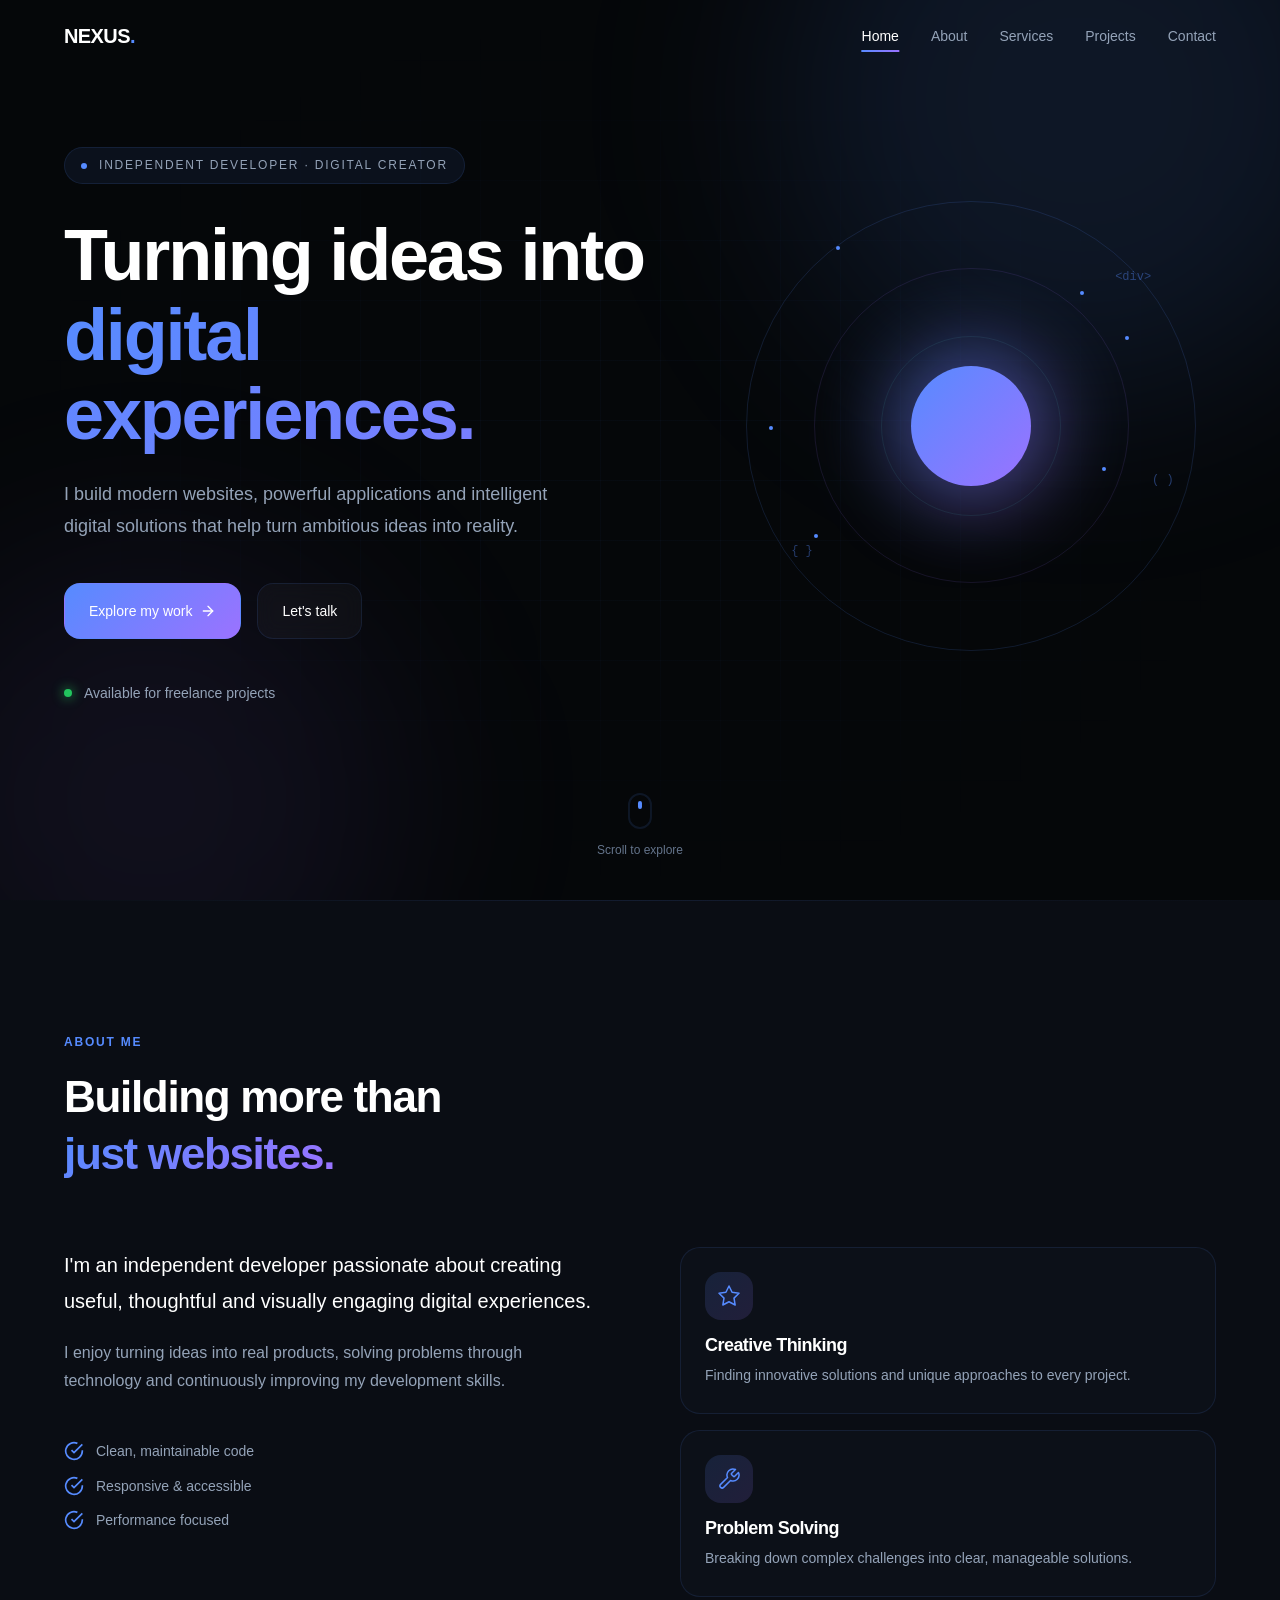
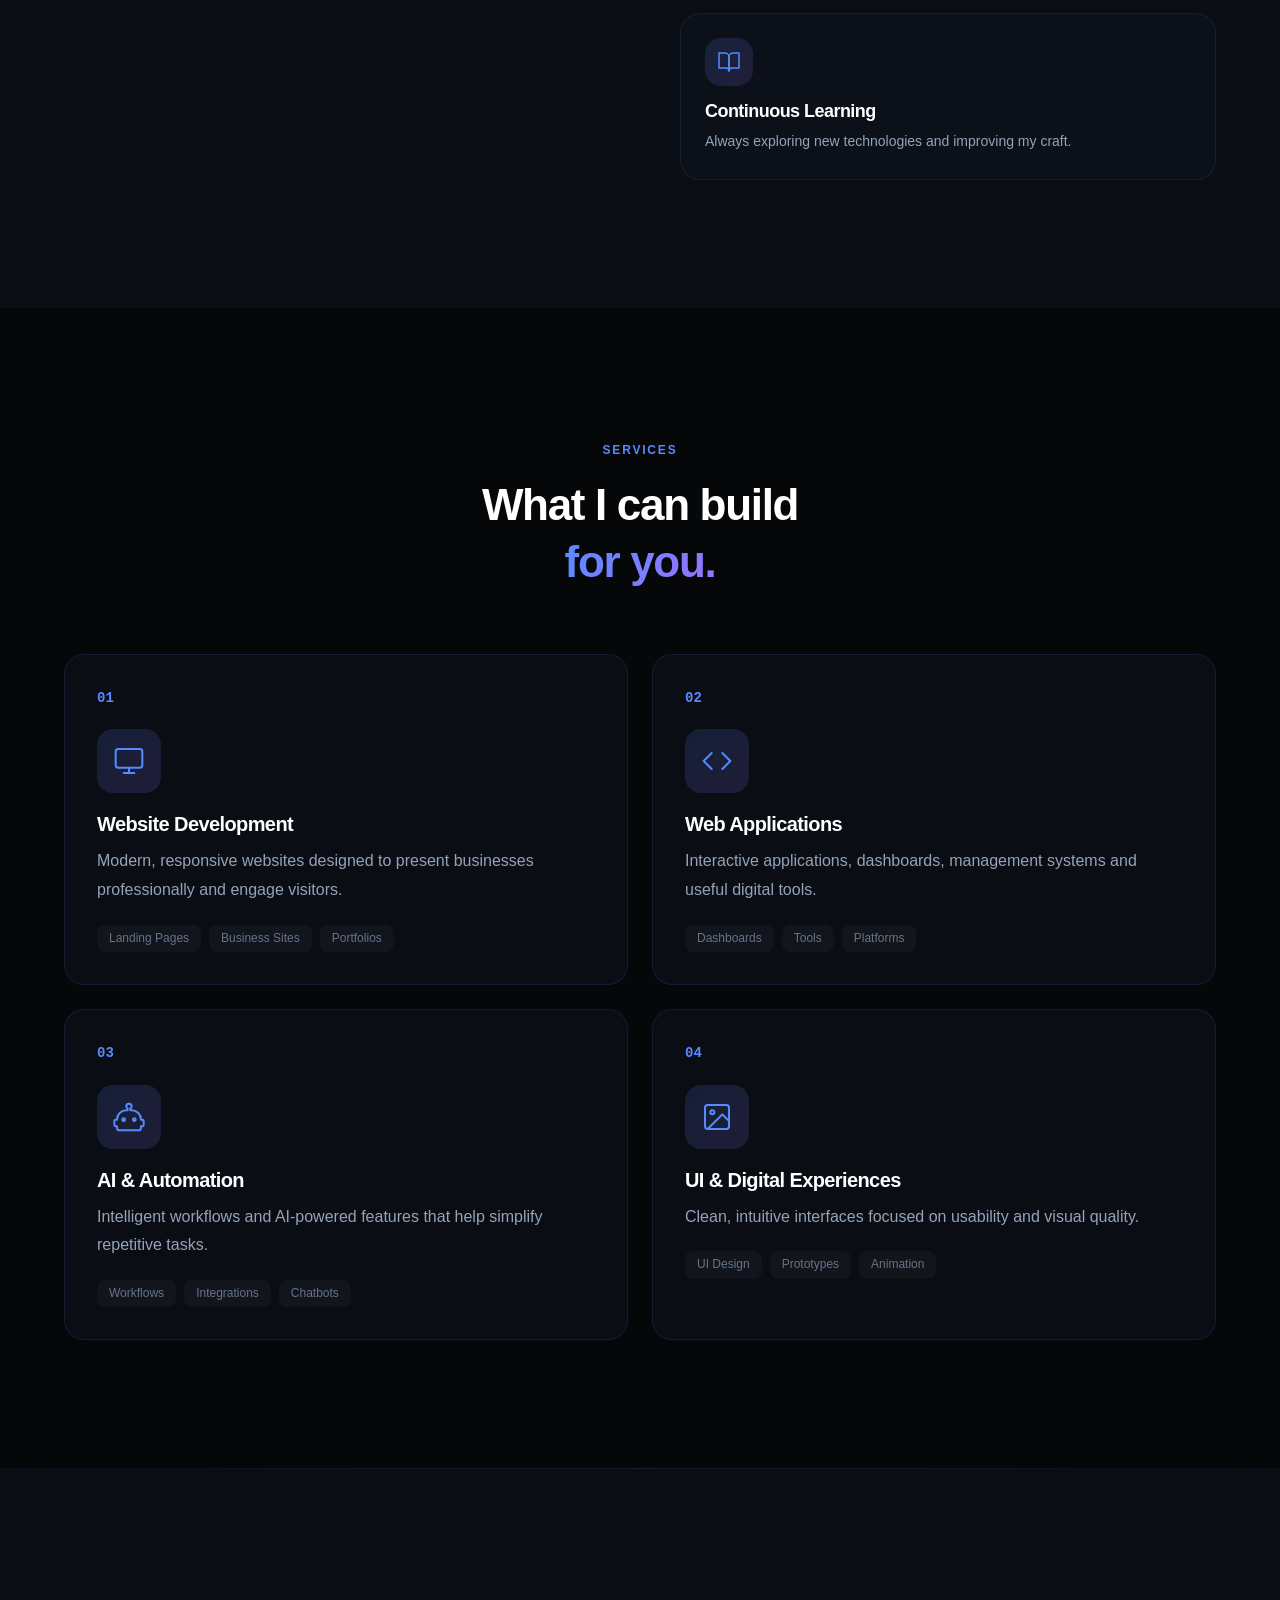
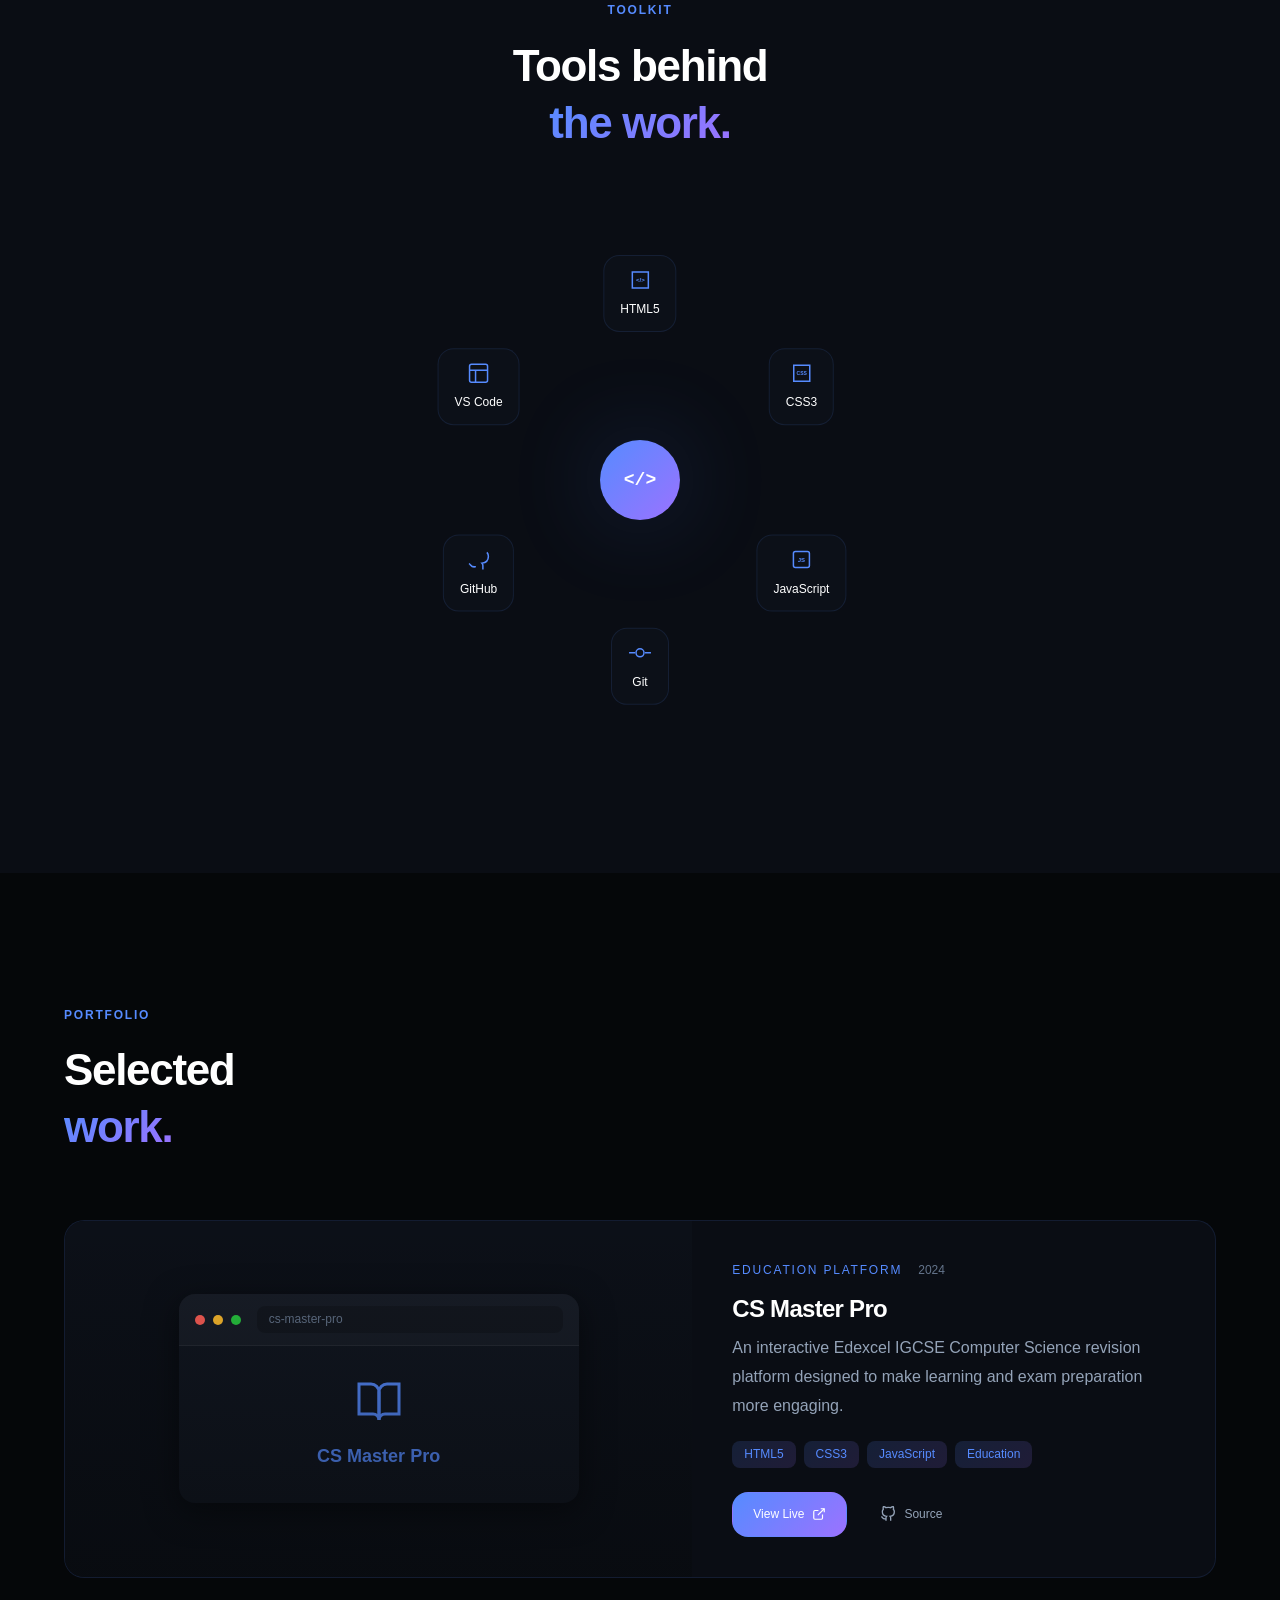
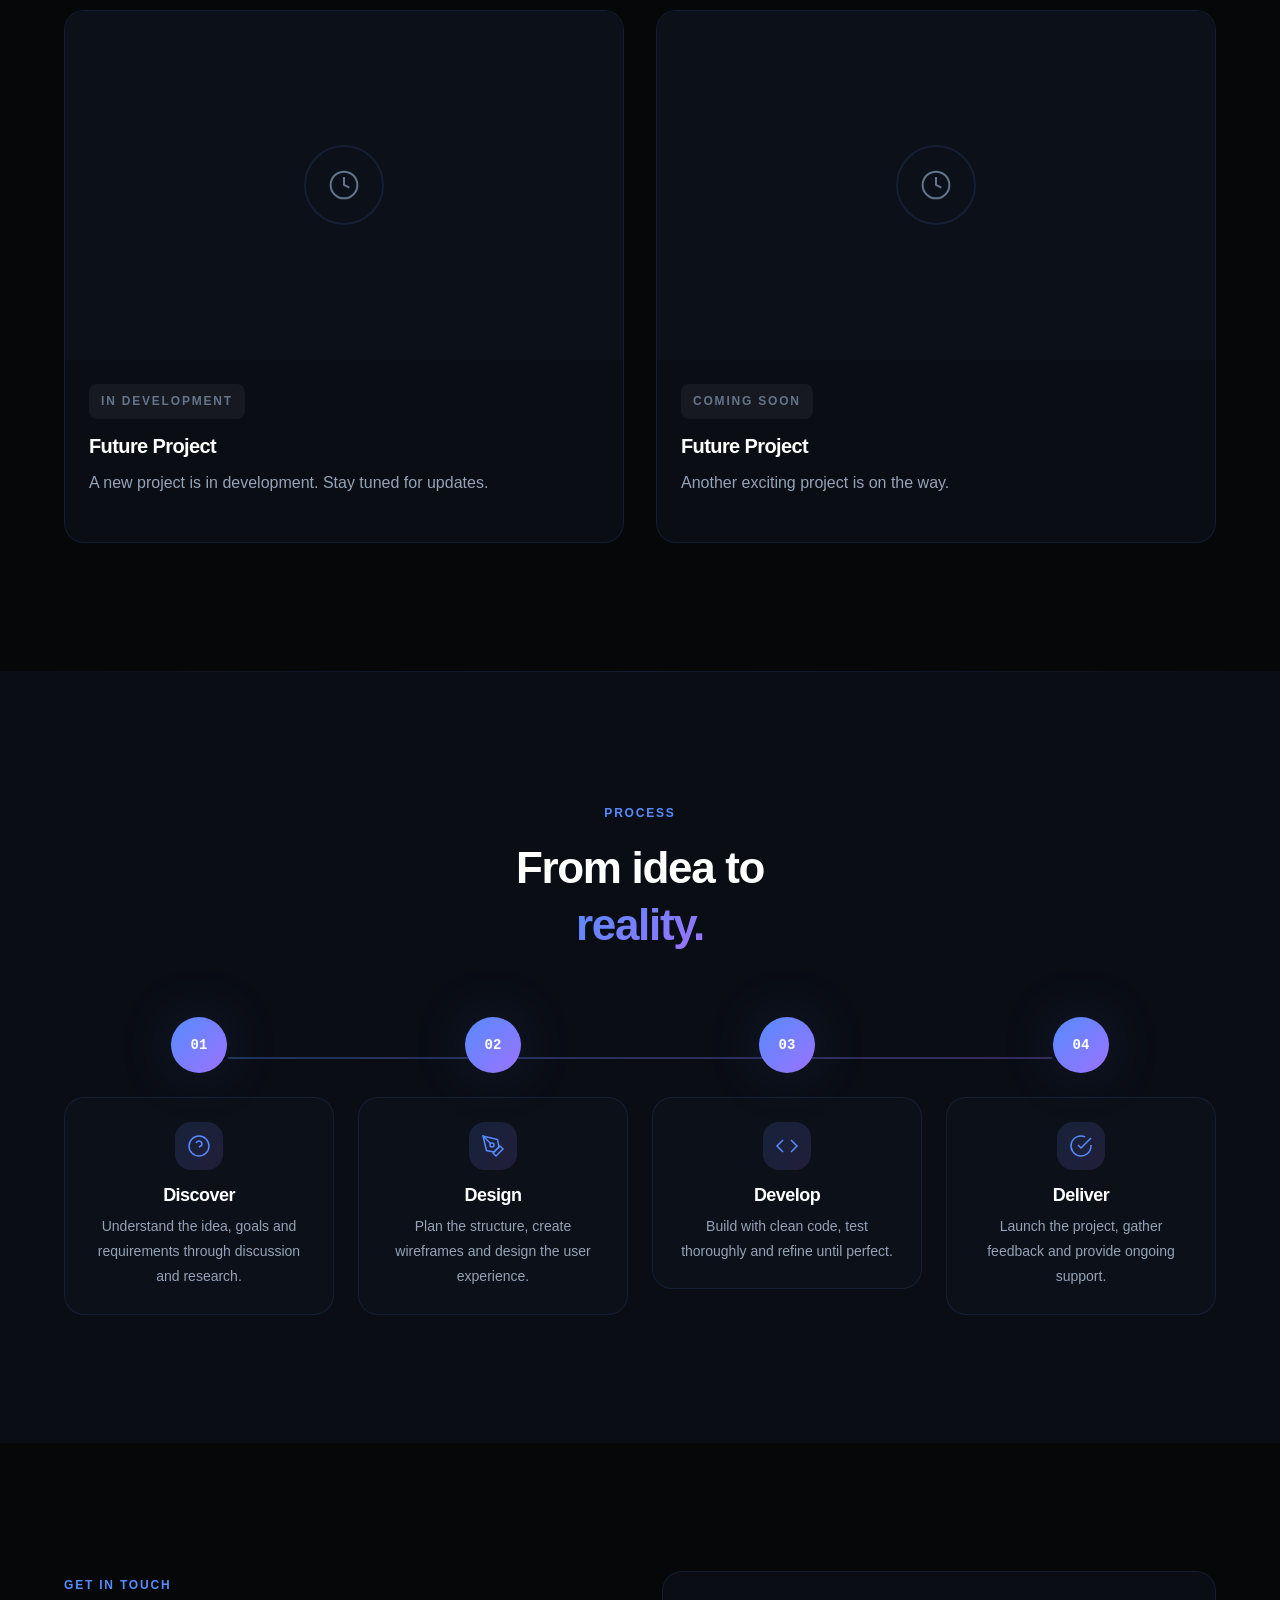
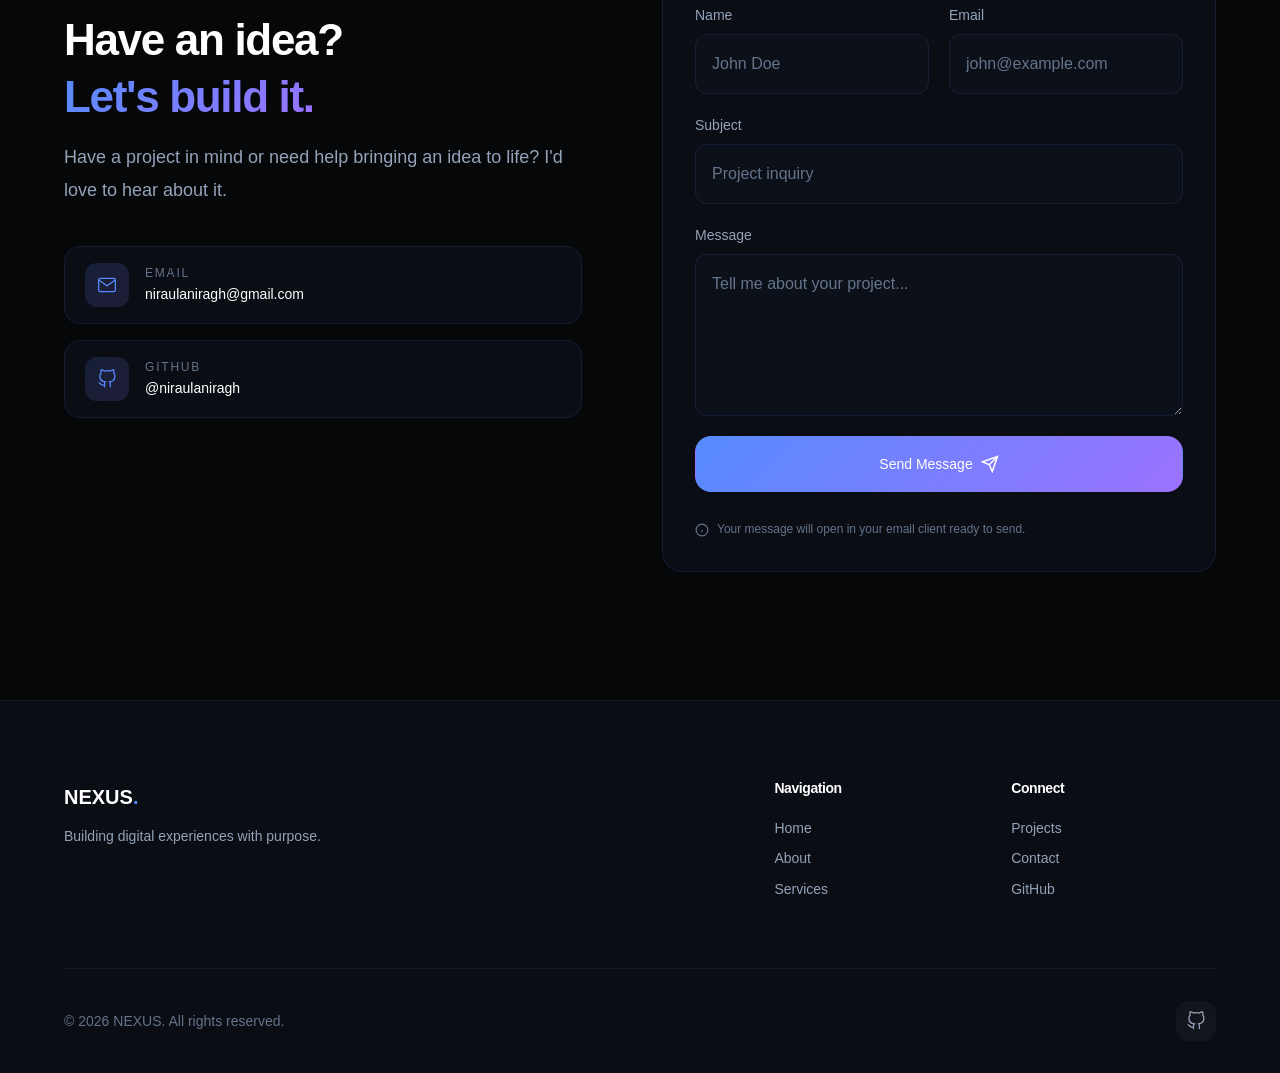
==== portfolio/index.html @ 1e2ca5a1 "Move files to portfolio subfolder for /nexusdev/portfolio/ URL" ====
<!DOCTYPE html>
<html lang="en">
<head>
    <meta charset="UTF-8">
    <meta name="viewport" content="width=device-width, initial-scale=1.0">
    <meta name="description" content="NEXUS — Independent developer creating modern websites, powerful applications, and intelligent digital solutions.">
    
    <!-- Open Graph -->
    <meta property="og:title" content="NEXUS — Digital Developer Portfolio">
    <meta property="og:description" content="Turning ideas into digital experiences. Modern websites, applications, and AI-powered solutions.">
    <meta property="og:type" content="website">
    <meta property="og:url" content="https://niraulaniragh.github.io/nexus-portfolio/">
    <meta property="og:image" content="https://niraulaniragh.github.io/nexus-portfolio/assets/og-image.png">
    
    <!-- Twitter Card -->
    <meta name="twitter:card" content="summary_large_image">
    <meta name="twitter:title" content="NEXUS — Digital Developer Portfolio">
    <meta name="twitter:description" content="Turning ideas into digital experiences.">
    
    <!-- Favicon -->
    <link rel="icon" type="image/svg+xml" href="assets/favicon.svg">
    
    <!-- Preload fonts for performance -->
    <link rel="preconnect" href="https://fonts.googleapis.com">
    <link rel="preconnect" href="https://fonts.gstatic.com" crossorigin>
    
    <!-- Styles -->
    <link rel="stylesheet" href="css/styles.css">
    
    <title>NEXUS — Digital Developer Portfolio</title>
</head>
<body>
    <!-- Cursor glow effect -->
    <div class="cursor-glow" id="cursor-glow"></div>
    
    <!-- Navigation -->
    <header class="nav-header" id="nav-header">
        <nav class="nav-container">
            <a href="#home" class="nav-logo">NEXUS<span class="logo-dot">.</span></a>
            
            <button class="nav-toggle" id="nav-toggle" aria-label="Toggle navigation" aria-expanded="false">
                <span class="hamburger-line"></span>
                <span class="hamburger-line"></span>
                <span class="hamburger-line"></span>
            </button>
            
            <ul class="nav-menu" id="nav-menu">
                <li><a href="#home" class="nav-link active">Home</a></li>
                <li><a href="#about" class="nav-link">About</a></li>
                <li><a href="#services" class="nav-link">Services</a></li>
                <li><a href="#projects" class="nav-link">Projects</a></li>
                <li><a href="#contact" class="nav-link">Contact</a></li>
            </ul>
        </nav>
    </header>

    <main>
        <!-- Hero Section -->
        <section class="hero" id="home">
            <div class="hero-bg-grid"></div>
            <div class="hero-glow hero-glow-1"></div>
            <div class="hero-glow hero-glow-2"></div>
            
            <div class="hero-container">
                <div class="hero-content">
                    <div class="hero-badge">
                        <span class="badge-dot"></span>
                        <span>INDEPENDENT DEVELOPER · DIGITAL CREATOR</span>
                    </div>
                    <h1 class="hero-title">
                        Turning ideas into<br>
                        <span class="gradient-text animated-gradient">digital experiences.</span>
                    </h1>
                    <p class="hero-description">
                        I build modern websites, powerful applications and intelligent digital solutions that help turn ambitious ideas into reality.
                    </p>
                    <div class="hero-buttons">
                        <a href="#projects" class="btn btn-primary">
                            <span>Explore my work</span>
                            <svg width="16" height="16" viewBox="0 0 24 24" fill="none" stroke="currentColor" stroke-width="2" stroke-linecap="round" stroke-linejoin="round">
                                <line x1="5" y1="12" x2="19" y2="12"></line>
                                <polyline points="12 5 19 12 12 19"></polyline>
                            </svg>
                        </a>
                        <a href="#contact" class="btn btn-secondary">Let's talk</a>
                    </div>
                    <div class="availability-indicator">
                        <span class="availability-dot"></span>
                        <span>Available for freelance projects</span>
                    </div>
                </div>
                
                <div class="hero-visual">
                    <div class="visual-container">
                        <!-- Premium 3D-like visual -->
                        <div class="visual-ring ring-outer"></div>
                        <div class="visual-ring ring-middle"></div>
                        <div class="visual-ring ring-inner"></div>
                        <div class="visual-core">
                            <div class="core-glow"></div>
                            <div class="core-center"></div>
                        </div>
                        <!-- Floating particles -->
                        <div class="particle particle-1"></div>
                        <div class="particle particle-2"></div>
                        <div class="particle particle-3"></div>
                        <div class="particle particle-4"></div>
                        <div class="particle particle-5"></div>
                        <div class="particle particle-6"></div>
                        <!-- Code snippets floating -->
                        <div class="code-float code-float-1">&lt;div&gt;</div>
                        <div class="code-float code-float-2">{ }</div>
                        <div class="code-float code-float-3">( )</div>
                    </div>
                </div>
            </div>
            
            <!-- Scroll indicator -->
            <div class="scroll-indicator">
                <div class="scroll-mouse">
                    <div class="scroll-wheel"></div>
                </div>
                <span>Scroll to explore</span>
            </div>
        </section>

        <!-- About Section -->
        <section class="about" id="about">
            <div class="container">
                <div class="section-header">
                    <span class="section-label">ABOUT ME</span>
                    <h2 class="section-title">Building more than<br><span class="gradient-text">just websites.</span></h2>
                </div>
                
                <div class="about-content">
                    <div class="about-text">
                        <p class="about-lead">I'm an independent developer passionate about creating useful, thoughtful and visually engaging digital experiences.</p>
                        <p>I enjoy turning ideas into real products, solving problems through technology and continuously improving my development skills.</p>
                        
                        <div class="about-stats">
                            <div class="stat-item">
                                <span class="stat-icon">
                                    <svg width="20" height="20" viewBox="0 0 24 24" fill="none" stroke="currentColor" stroke-width="2">
                                        <path d="M22 11.08V12a10 10 0 1 1-5.93-9.14"></path>
                                        <polyline points="22 4 12 14.01 9 11.01"></polyline>
                                    </svg>
                                </span>
                                <span>Clean, maintainable code</span>
                            </div>
                            <div class="stat-item">
                                <span class="stat-icon">
                                    <svg width="20" height="20" viewBox="0 0 24 24" fill="none" stroke="currentColor" stroke-width="2">
                                        <path d="M22 11.08V12a10 10 0 1 1-5.93-9.14"></path>
                                        <polyline points="22 4 12 14.01 9 11.01"></polyline>
                                    </svg>
                                </span>
                                <span>Responsive & accessible</span>
                            </div>
                            <div class="stat-item">
                                <span class="stat-icon">
                                    <svg width="20" height="20" viewBox="0 0 24 24" fill="none" stroke="currentColor" stroke-width="2">
                                        <path d="M22 11.08V12a10 10 0 1 1-5.93-9.14"></path>
                                        <polyline points="22 4 12 14.01 9 11.01"></polyline>
                                    </svg>
                                </span>
                                <span>Performance focused</span>
                            </div>
                        </div>
                    </div>
                    
                    <div class="value-cards">
                        <div class="value-card" data-tilt>
                            <div class="card-glow"></div>
                            <div class="value-icon">
                                <svg width="24" height="24" viewBox="0 0 24 24" fill="none" stroke="currentColor" stroke-width="1.5" stroke-linecap="round" stroke-linejoin="round">
                                    <polygon points="12 2 15.09 8.26 22 9.27 17 14.14 18.18 21.02 12 17.77 5.82 21.02 7 14.14 2 9.27 8.91 8.26 12 2"></polygon>
                                </svg>
                            </div>
                            <h3>Creative Thinking</h3>
                            <p>Finding innovative solutions and unique approaches to every project.</p>
                        </div>
                        
                        <div class="value-card" data-tilt>
                            <div class="card-glow"></div>
                            <div class="value-icon">
                                <svg width="24" height="24" viewBox="0 0 24 24" fill="none" stroke="currentColor" stroke-width="1.5" stroke-linecap="round" stroke-linejoin="round">
                                    <path d="M14.7 6.3a1 1 0 0 0 0 1.4l1.6 1.6a1 1 0 0 0 1.4 0l3.77-3.77a6 6 0 0 1-7.94 7.94l-6.91 6.91a2.12 2.12 0 0 1-3-3l6.91-6.91a6 6 0 0 1 7.94-7.94l-3.76 3.76z"></path>
                                </svg>
                            </div>
                            <h3>Problem Solving</h3>
                            <p>Breaking down complex challenges into clear, manageable solutions.</p>
                        </div>
                        
                        <div class="value-card" data-tilt>
                            <div class="card-glow"></div>
                            <div class="value-icon">
                                <svg width="24" height="24" viewBox="0 0 24 24" fill="none" stroke="currentColor" stroke-width="1.5" stroke-linecap="round" stroke-linejoin="round">
                                    <path d="M2 3h6a4 4 0 0 1 4 4v14a3 3 0 0 0-3-3H2z"></path>
                                    <path d="M22 3h-6a4 4 0 0 0-4 4v14a3 3 0 0 1 3-3h7z"></path>
                                </svg>
                            </div>
                            <h3>Continuous Learning</h3>
                            <p>Always exploring new technologies and improving my craft.</p>
                        </div>
                    </div>
                </div>
            </div>
        </section>

        <!-- Services Section -->
        <section class="services" id="services">
            <div class="container">
                <div class="section-header center">
                    <span class="section-label">SERVICES</span>
                    <h2 class="section-title">What I can build<br><span class="gradient-text">for you.</span></h2>
                </div>
                
                <div class="services-grid">
                    <article class="service-card" data-tilt>
                        <div class="service-glow"></div>
                        <span class="service-number">01</span>
                        <div class="service-icon">
                            <svg width="32" height="32" viewBox="0 0 24 24" fill="none" stroke="currentColor" stroke-width="1.5" stroke-linecap="round" stroke-linejoin="round">
                                <rect x="2" y="3" width="20" height="14" rx="2" ry="2"></rect>
                                <line x1="8" y1="21" x2="16" y2="21"></line>
                                <line x1="12" y1="17" x2="12" y2="21"></line>
                            </svg>
                        </div>
                        <h3>Website Development</h3>
                        <p>Modern, responsive websites designed to present businesses professionally and engage visitors.</p>
                        <div class="service-tags">
                            <span>Landing Pages</span>
                            <span>Business Sites</span>
                            <span>Portfolios</span>
                        </div>
                    </article>
                    
                    <article class="service-card" data-tilt>
                        <div class="service-glow"></div>
                        <span class="service-number">02</span>
                        <div class="service-icon">
                            <svg width="32" height="32" viewBox="0 0 24 24" fill="none" stroke="currentColor" stroke-width="1.5" stroke-linecap="round" stroke-linejoin="round">
                                <polyline points="16 18 22 12 16 6"></polyline>
                                <polyline points="8 6 2 12 8 18"></polyline>
                            </svg>
                        </div>
                        <h3>Web Applications</h3>
                        <p>Interactive applications, dashboards, management systems and useful digital tools.</p>
                        <div class="service-tags">
                            <span>Dashboards</span>
                            <span>Tools</span>
                            <span>Platforms</span>
                        </div>
                    </article>
                    
                    <article class="service-card" data-tilt>
                        <div class="service-glow"></div>
                        <span class="service-number">03</span>
                        <div class="service-icon">
                            <svg width="32" height="32" viewBox="0 0 24 24" fill="none" stroke="currentColor" stroke-width="1.5" stroke-linecap="round" stroke-linejoin="round">
                                <path d="M12 2a2 2 0 0 1 2 2c0 .74-.4 1.39-1 1.73V7h1a7 7 0 0 1 7 7h1a1 1 0 0 1 1 1v3a1 1 0 0 1-1 1h-1v1a2 2 0 0 1-2 2H5a2 2 0 0 1-2-2v-1H2a1 1 0 0 1-1-1v-3a1 1 0 0 1 1-1h1a7 7 0 0 1 7-7h1V5.73c-.6-.34-1-.99-1-1.73a2 2 0 0 1 2-2z"></path>
                                <circle cx="8" cy="14" r="1"></circle>
                                <circle cx="16" cy="14" r="1"></circle>
                            </svg>
                        </div>
                        <h3>AI & Automation</h3>
                        <p>Intelligent workflows and AI-powered features that help simplify repetitive tasks.</p>
                        <div class="service-tags">
                            <span>Workflows</span>
                            <span>Integrations</span>
                            <span>Chatbots</span>
                        </div>
                    </article>
                    
                    <article class="service-card" data-tilt>
                        <div class="service-glow"></div>
                        <span class="service-number">04</span>
                        <div class="service-icon">
                            <svg width="32" height="32" viewBox="0 0 24 24" fill="none" stroke="currentColor" stroke-width="1.5" stroke-linecap="round" stroke-linejoin="round">
                                <rect x="3" y="3" width="18" height="18" rx="2" ry="2"></rect>
                                <circle cx="8.5" cy="8.5" r="1.5"></circle>
                                <polyline points="21 15 16 10 5 21"></polyline>
                            </svg>
                        </div>
                        <h3>UI & Digital Experiences</h3>
                        <p>Clean, intuitive interfaces focused on usability and visual quality.</p>
                        <div class="service-tags">
                            <span>UI Design</span>
                            <span>Prototypes</span>
                            <span>Animation</span>
                        </div>
                    </article>
                </div>
            </div>
        </section>

        <!-- Tech Stack Section -->
        <section class="tech-stack" id="tech-stack">
            <div class="container">
                <div class="section-header center">
                    <span class="section-label">TOOLKIT</span>
                    <h2 class="section-title">Tools behind<br><span class="gradient-text">the work.</span></h2>
                </div>
                
                <div class="tech-showcase">
                    <div class="tech-orbit">
                        <div class="tech-center">
                            <span>&lt;/&gt;</span>
                        </div>
                        
                        <div class="tech-item-orbit" style="--angle: 0deg; --delay: 0s">
                            <div class="tech-badge">
                                <svg width="24" height="24" viewBox="0 0 24 24" fill="none">
                                    <path d="M4 4h16v16H4V4z" stroke="currentColor" stroke-width="1.5"/>
                                    <text x="12" y="14" text-anchor="middle" font-size="6" fill="currentColor" font-weight="600">&lt;/&gt;</text>
                                </svg>
                                <span>HTML5</span>
                            </div>
                        </div>
                        
                        <div class="tech-item-orbit" style="--angle: 60deg; --delay: 0.1s">
                            <div class="tech-badge">
                                <svg width="24" height="24" viewBox="0 0 24 24" fill="none">
                                    <path d="M4 4h16v16H4V4z" stroke="currentColor" stroke-width="1.5"/>
                                    <text x="12" y="14" text-anchor="middle" font-size="5" fill="currentColor" font-weight="600">CSS</text>
                                </svg>
                                <span>CSS3</span>
                            </div>
                        </div>
                        
                        <div class="tech-item-orbit" style="--angle: 120deg; --delay: 0.2s">
                            <div class="tech-badge">
                                <svg width="24" height="24" viewBox="0 0 24 24" fill="none">
                                    <rect x="4" y="4" width="16" height="16" rx="2" stroke="currentColor" stroke-width="1.5"/>
                                    <text x="12" y="14" text-anchor="middle" font-size="6" fill="currentColor" font-weight="700">JS</text>
                                </svg>
                                <span>JavaScript</span>
                            </div>
                        </div>
                        
                        <div class="tech-item-orbit" style="--angle: 180deg; --delay: 0.3s">
                            <div class="tech-badge">
                                <svg width="24" height="24" viewBox="0 0 24 24" fill="none" stroke="currentColor" stroke-width="1.5">
                                    <circle cx="12" cy="12" r="4"/>
                                    <line x1="1.05" y1="12" x2="7" y2="12"/>
                                    <line x1="17.01" y1="12" x2="22.96" y2="12"/>
                                </svg>
                                <span>Git</span>
                            </div>
                        </div>
                        
                        <div class="tech-item-orbit" style="--angle: 240deg; --delay: 0.4s">
                            <div class="tech-badge">
                                <svg width="24" height="24" viewBox="0 0 24 24" fill="none" stroke="currentColor" stroke-width="1.5">
                                    <path d="M9 19c-5 1.5-5-2.5-7-3m14 6v-3.87a3.37 3.37 0 0 0-.94-2.61c3.14-.35 6.44-1.54 6.44-7A5.44 5.44 0 0 0 20 4.77"/>
                                </svg>
                                <span>GitHub</span>
                            </div>
                        </div>
                        
                        <div class="tech-item-orbit" style="--angle: 300deg; --delay: 0.5s">
                            <div class="tech-badge">
                                <svg width="24" height="24" viewBox="0 0 24 24" fill="none" stroke="currentColor" stroke-width="1.5">
                                    <rect x="3" y="3" width="18" height="18" rx="2" ry="2"/>
                                    <line x1="3" y1="9" x2="21" y2="9"/>
                                    <line x1="9" y1="21" x2="9" y2="9"/>
                                </svg>
                                <span>VS Code</span>
                            </div>
                        </div>
                    </div>
                </div>
            </div>
        </section>

        <!-- Projects Section -->
        <section class="projects" id="projects">
            <div class="container">
                <div class="section-header">
                    <span class="section-label">PORTFOLIO</span>
                    <h2 class="section-title">Selected<br><span class="gradient-text">work.</span></h2>
                </div>
                
                <div class="projects-grid">
                    <!-- Featured Project: CS Master Pro -->
                    <article class="project-card featured">
                        <div class="project-image">
                            <div class="project-preview">
                                <div class="browser-mockup">
                                    <div class="browser-header">
                                        <div class="browser-dots">
                                            <span></span><span></span><span></span>
                                        </div>
                                        <div class="browser-url">cs-master-pro</div>
                                    </div>
                                    <div class="browser-content">
                                        <div class="preview-placeholder">
                                            <svg width="48" height="48" viewBox="0 0 24 24" fill="none" stroke="currentColor" stroke-width="1.5">
                                                <path d="M2 3h6a4 4 0 0 1 4 4v14a3 3 0 0 0-3-3H2z"></path>
                                                <path d="M22 3h-6a4 4 0 0 0-4 4v14a3 3 0 0 1 3-3h7z"></path>
                                            </svg>
                                            <span>CS Master Pro</span>
                                        </div>
                                    </div>
                                </div>
                            </div>
                            <div class="project-overlay"></div>
                        </div>
                        <div class="project-content">
                            <div class="project-meta">
                                <span class="project-type">Education Platform</span>
                                <span class="project-year">2024</span>
                            </div>
                            <h3 class="project-title">CS Master Pro</h3>
                            <p class="project-description">An interactive Edexcel IGCSE Computer Science revision platform designed to make learning and exam preparation more engaging.</p>
                            <div class="project-tags">
                                <span class="tag">HTML5</span>
                                <span class="tag">CSS3</span>
                                <span class="tag">JavaScript</span>
                                <span class="tag">Education</span>
                            </div>
                            <div class="project-links">
                                <a href="https://niraulaniragh.github.io/cs-master-pro/" target="_blank" rel="noopener noreferrer" class="btn btn-primary btn-small">
                                    <span>View Live</span>
                                    <svg width="14" height="14" viewBox="0 0 24 24" fill="none" stroke="currentColor" stroke-width="2">
                                        <path d="M18 13v6a2 2 0 0 1-2 2H5a2 2 0 0 1-2-2V8a2 2 0 0 1 2-2h6"></path>
                                        <polyline points="15 3 21 3 21 9"></polyline>
                                        <line x1="10" y1="14" x2="21" y2="3"></line>
                                    </svg>
                                </a>
                                <a href="https://github.com/niraulaniragh/cs-master-pro" target="_blank" rel="noopener noreferrer" class="btn btn-ghost btn-small">
                                    <svg width="16" height="16" viewBox="0 0 24 24" fill="none" stroke="currentColor" stroke-width="2">
                                        <path d="M9 19c-5 1.5-5-2.5-7-3m14 6v-3.87a3.37 3.37 0 0 0-.94-2.61c3.14-.35 6.44-1.54 6.44-7A5.44 5.44 0 0 0 20 4.77 5.07 5.07 0 0 0 19.91 1S18.73.65 16 2.48a13.38 13.38 0 0 0-7 0C6.27.65 5.09 1 5.09 1A5.07 5.07 0 0 0 5 4.77a5.44 5.44 0 0 0-1.5 3.78c0 5.42 3.3 6.61 6.44 7A3.37 3.37 0 0 0 9 18.13V22"/>
                                    </svg>
                                    <span>Source</span>
                                </a>
                            </div>
                        </div>
                    </article>
                    
                    <!-- Future Projects -->
                    <article class="project-card coming-soon">
                        <div class="project-image">
                            <div class="coming-soon-content">
                                <div class="pulse-ring"></div>
                                <svg width="32" height="32" viewBox="0 0 24 24" fill="none" stroke="currentColor" stroke-width="1.5">
                                    <circle cx="12" cy="12" r="10"></circle>
                                    <polyline points="12 6 12 12 16 14"></polyline>
                                </svg>
                            </div>
                        </div>
                        <div class="project-content">
                            <span class="coming-soon-badge">In Development</span>
                            <h3 class="project-title">Future Project</h3>
                            <p class="project-description">A new project is in development. Stay tuned for updates.</p>
                        </div>
                    </article>
                    
                    <article class="project-card coming-soon">
                        <div class="project-image">
                            <div class="coming-soon-content">
                                <div class="pulse-ring"></div>
                                <svg width="32" height="32" viewBox="0 0 24 24" fill="none" stroke="currentColor" stroke-width="1.5">
                                    <circle cx="12" cy="12" r="10"></circle>
                                    <polyline points="12 6 12 12 16 14"></polyline>
                                </svg>
                            </div>
                        </div>
                        <div class="project-content">
                            <span class="coming-soon-badge">Coming Soon</span>
                            <h3 class="project-title">Future Project</h3>
                            <p class="project-description">Another exciting project is on the way.</p>
                        </div>
                    </article>
                </div>
            </div>
        </section>

        <!-- Process Section -->
        <section class="process" id="process">
            <div class="container">
                <div class="section-header center">
                    <span class="section-label">PROCESS</span>
                    <h2 class="section-title">From idea to<br><span class="gradient-text">reality.</span></h2>
                </div>
                
                <div class="process-timeline">
                    <div class="timeline-line"></div>
                    
                    <div class="process-step">
                        <div class="step-marker">
                            <span class="step-number">01</span>
                        </div>
                        <div class="step-card">
                            <div class="step-icon">
                                <svg width="24" height="24" viewBox="0 0 24 24" fill="none" stroke="currentColor" stroke-width="1.5">
                                    <circle cx="12" cy="12" r="10"></circle>
                                    <path d="M9.09 9a3 3 0 0 1 5.83 1c0 2-3 3-3 3"></path>
                                    <line x1="12" y1="17" x2="12.01" y2="17"></line>
                                </svg>
                            </div>
                            <h3>Discover</h3>
                            <p>Understand the idea, goals and requirements through discussion and research.</p>
                        </div>
                    </div>
                    
                    <div class="process-step">
                        <div class="step-marker">
                            <span class="step-number">02</span>
                        </div>
                        <div class="step-card">
                            <div class="step-icon">
                                <svg width="24" height="24" viewBox="0 0 24 24" fill="none" stroke="currentColor" stroke-width="1.5">
                                    <path d="M12 19l7-7 3 3-7 7-3-3z"></path>
                                    <path d="M18 13l-1.5-7.5L2 2l3.5 14.5L13 18l5-5z"></path>
                                    <path d="M2 2l7.586 7.586"></path>
                                    <circle cx="11" cy="11" r="2"></circle>
                                </svg>
                            </div>
                            <h3>Design</h3>
                            <p>Plan the structure, create wireframes and design the user experience.</p>
                        </div>
                    </div>
                    
                    <div class="process-step">
                        <div class="step-marker">
                            <span class="step-number">03</span>
                        </div>
                        <div class="step-card">
                            <div class="step-icon">
                                <svg width="24" height="24" viewBox="0 0 24 24" fill="none" stroke="currentColor" stroke-width="1.5">
                                    <polyline points="16 18 22 12 16 6"></polyline>
                                    <polyline points="8 6 2 12 8 18"></polyline>
                                </svg>
                            </div>
                            <h3>Develop</h3>
                            <p>Build with clean code, test thoroughly and refine until perfect.</p>
                        </div>
                    </div>
                    
                    <div class="process-step">
                        <div class="step-marker">
                            <span class="step-number">04</span>
                        </div>
                        <div class="step-card">
                            <div class="step-icon">
                                <svg width="24" height="24" viewBox="0 0 24 24" fill="none" stroke="currentColor" stroke-width="1.5">
                                    <path d="M22 11.08V12a10 10 0 1 1-5.93-9.14"></path>
                                    <polyline points="22 4 12 14.01 9 11.01"></polyline>
                                </svg>
                            </div>
                            <h3>Deliver</h3>
                            <p>Launch the project, gather feedback and provide ongoing support.</p>
                        </div>
                    </div>
                </div>
            </div>
        </section>

        <!-- Contact Section -->
        <section class="contact" id="contact">
            <div class="container">
                <div class="contact-wrapper">
                    <div class="contact-header">
                        <span class="section-label">GET IN TOUCH</span>
                        <h2 class="section-title">
                            Have an idea?<br>
                            <span class="gradient-text">Let's build it.</span>
                        </h2>
                        <p class="contact-description">Have a project in mind or need help bringing an idea to life? I'd love to hear about it.</p>
                        
                        <div class="contact-links">
                            <a href="mailto:niraulaniragh@gmail.com" class="contact-link">
                                <div class="link-icon">
                                    <svg width="20" height="20" viewBox="0 0 24 24" fill="none" stroke="currentColor" stroke-width="1.5">
                                        <path d="M4 4h16c1.1 0 2 .9 2 2v12c0 1.1-.9 2-2 2H4c-1.1 0-2-.9-2-2V6c0-1.1.9-2 2-2z"></path>
                                        <polyline points="22,6 12,13 2,6"></polyline>
                                    </svg>
                                </div>
                                <div class="link-content">
                                    <span class="link-label">Email</span>
                                    <span class="link-value">niraulaniragh@gmail.com</span>
                                </div>
                            </a>
                            <a href="https://github.com/niraulaniragh" target="_blank" rel="noopener noreferrer" class="contact-link">
                                <div class="link-icon">
                                    <svg width="20" height="20" viewBox="0 0 24 24" fill="none" stroke="currentColor" stroke-width="1.5">
                                        <path d="M9 19c-5 1.5-5-2.5-7-3m14 6v-3.87a3.37 3.37 0 0 0-.94-2.61c3.14-.35 6.44-1.54 6.44-7A5.44 5.44 0 0 0 20 4.77 5.07 5.07 0 0 0 19.91 1S18.73.65 16 2.48a13.38 13.38 0 0 0-7 0C6.27.65 5.09 1 5.09 1A5.07 5.07 0 0 0 5 4.77a5.44 5.44 0 0 0-1.5 3.78c0 5.42 3.3 6.61 6.44 7A3.37 3.37 0 0 0 9 18.13V22"/>
                                    </svg>
                                </div>
                                <div class="link-content">
                                    <span class="link-label">GitHub</span>
                                    <span class="link-value">@niraulaniragh</span>
                                </div>
                            </a>
                        </div>
                    </div>
                    
                    <form class="contact-form" id="contact-form" action="https://formspree.io/f/YOUR_FORM_ID" method="POST" data-email="niraulaniragh@gmail.com">
                        <div class="form-row">
                            <div class="form-group">
                                <label for="name">Name</label>
                                <input type="text" id="name" name="name" required placeholder="John Doe">
                            </div>
                            <div class="form-group">
                                <label for="email">Email</label>
                                <input type="email" id="email" name="email" required placeholder="john@example.com">
                            </div>
                        </div>
                        <div class="form-group">
                            <label for="subject">Subject</label>
                            <input type="text" id="subject" name="subject" required placeholder="Project inquiry">
                        </div>
                        <div class="form-group">
                            <label for="message">Message</label>
                            <textarea id="message" name="message" required placeholder="Tell me about your project..." rows="5"></textarea>
                        </div>
                        <button type="submit" class="btn btn-primary btn-full">
                            <span>Send Message</span>
                            <svg width="18" height="18" viewBox="0 0 24 24" fill="none" stroke="currentColor" stroke-width="2">
                                <line x1="22" y1="2" x2="11" y2="13"></line>
                                <polygon points="22 2 15 22 11 13 2 9 22 2"></polygon>
                            </svg>
                        </button>
                        <p class="form-note">
                            <svg width="14" height="14" viewBox="0 0 24 24" fill="none" stroke="currentColor" stroke-width="2">
                                <circle cx="12" cy="12" r="10"></circle>
                                <line x1="12" y1="16" x2="12" y2="12"></line>
                                <line x1="12" y1="8" x2="12.01" y2="8"></line>
                            </svg>
                            <span>Your message will open in your email client ready to send.</span>
                        </p>
                    </form>
                </div>
            </div>
        </section>
    </main>

    <!-- Footer -->
    <footer class="footer">
        <div class="container">
            <div class="footer-content">
                <div class="footer-brand">
                    <a href="#home" class="footer-logo">NEXUS<span class="logo-dot">.</span></a>
                    <p>Building digital experiences with purpose.</p>
                </div>
                
                <nav class="footer-nav">
                    <div class="footer-col">
                        <h4>Navigation</h4>
                        <a href="#home">Home</a>
                        <a href="#about">About</a>
                        <a href="#services">Services</a>
                    </div>
                    <div class="footer-col">
                        <h4>Connect</h4>
                        <a href="#projects">Projects</a>
                        <a href="#contact">Contact</a>
                        <a href="https://github.com/niraulaniragh" target="_blank" rel="noopener noreferrer">GitHub</a>
                    </div>
                </nav>
            </div>
            
            <div class="footer-bottom">
                <p>&copy; <span id="current-year">2026</span> NEXUS. All rights reserved.</p>
                <div class="footer-social">
                    <a href="https://github.com/niraulaniragh" target="_blank" rel="noopener noreferrer" aria-label="GitHub">
                        <svg width="20" height="20" viewBox="0 0 24 24" fill="none" stroke="currentColor" stroke-width="1.5">
                            <path d="M9 19c-5 1.5-5-2.5-7-3m14 6v-3.87a3.37 3.37 0 0 0-.94-2.61c3.14-.35 6.44-1.54 6.44-7A5.44 5.44 0 0 0 20 4.77 5.07 5.07 0 0 0 19.91 1S18.73.65 16 2.48a13.38 13.38 0 0 0-7 0C6.27.65 5.09 1 5.09 1A5.07 5.07 0 0 0 5 4.77a5.44 5.44 0 0 0-1.5 3.78c0 5.42 3.3 6.61 6.44 7A3.37 3.37 0 0 0 9 18.13V22"/>
                        </svg>
                    </a>
                </div>
            </div>
        </div>
    </footer>

    <!-- Scripts -->
    <script src="js/main.js"></script>
</body>
</html>
---- portfolio/css/styles.css ----
/* ============================================
   NEXUS Portfolio — Premium Design System
   ============================================ */

/* ----------------------
   CSS Variables
---------------------- */
:root {
    /* Colors */
    --color-bg-primary: #050709;
    --color-bg-secondary: #0a0d14;
    --color-bg-tertiary: #0f131c;
    --color-bg-card: #0c1018;
    --color-bg-elevated: #111620;
    
    --color-electric-blue: #568BFF;
    --color-purple: #9B72FF;
    --color-cyan: #4ECDC4;
    --color-pink: #FF6B9D;
    
    --color-text-primary: #FFFFFF;
    --color-text-secondary: #94A3B8;
    --color-text-muted: #64748B;
    
    --color-border: rgba(86, 139, 255, 0.12);
    --color-border-light: rgba(255, 255, 255, 0.06);
    --color-border-hover: rgba(86, 139, 255, 0.3);
    
    /* Gradients */
    --gradient-primary: linear-gradient(135deg, var(--color-electric-blue) 0%, var(--color-purple) 100%);
    --gradient-secondary: linear-gradient(135deg, var(--color-purple) 0%, var(--color-pink) 100%);
    --gradient-glow: linear-gradient(135deg, rgba(86, 139, 255, 0.15) 0%, rgba(155, 114, 255, 0.15) 100%);
    --gradient-radial: radial-gradient(ellipse at center, rgba(86, 139, 255, 0.08) 0%, transparent 70%);
    --gradient-mesh: radial-gradient(at 40% 20%, rgba(86, 139, 255, 0.1) 0px, transparent 50%),
                     radial-gradient(at 80% 0%, rgba(155, 114, 255, 0.08) 0px, transparent 50%),
                     radial-gradient(at 0% 50%, rgba(78, 205, 196, 0.05) 0px, transparent 50%);
    
    /* Typography */
    --font-family: 'Inter', -apple-system, BlinkMacSystemFont, 'Segoe UI', Roboto, sans-serif;
    --font-mono: 'JetBrains Mono', 'Fira Code', 'SF Mono', monospace;
    
    --font-size-xs: 0.75rem;
    --font-size-sm: 0.875rem;
    --font-size-base: 1rem;
    --font-size-lg: 1.125rem;
    --font-size-xl: 1.25rem;
    --font-size-2xl: 1.5rem;
    --font-size-3xl: 2rem;
    --font-size-4xl: 2.75rem;
    --font-size-5xl: 3.5rem;
    --font-size-6xl: 4.5rem;
    
    --font-weight-normal: 400;
    --font-weight-medium: 500;
    --font-weight-semibold: 600;
    --font-weight-bold: 700;
    
    --line-height-tight: 1.1;
    --line-height-snug: 1.3;
    --line-height-normal: 1.6;
    --line-height-relaxed: 1.8;
    
    --letter-spacing-tight: -0.03em;
    --letter-spacing-normal: 0;
    --letter-spacing-wide: 0.15em;
    
    /* Spacing */
    --space-1: 0.25rem;
    --space-2: 0.5rem;
    --space-3: 0.75rem;
    --space-4: 1rem;
    --space-5: 1.25rem;
    --space-6: 1.5rem;
    --space-8: 2rem;
    --space-10: 2.5rem;
    --space-12: 3rem;
    --space-16: 4rem;
    --space-20: 5rem;
    --space-24: 6rem;
    --space-32: 8rem;
    
    /* Layout */
    --container-max: 1200px;
    --container-padding: var(--space-6);
    --section-padding: var(--space-32);
    
    /* Borders & Shadows */
    --border-radius-sm: 0.5rem;
    --border-radius-md: 0.75rem;
    --border-radius-lg: 1rem;
    --border-radius-xl: 1.25rem;
    --border-radius-2xl: 1.5rem;
    --border-radius-full: 9999px;
    
    --shadow-sm: 0 2px 8px rgba(0, 0, 0, 0.3);
    --shadow-md: 0 4px 16px rgba(0, 0, 0, 0.4);
    --shadow-lg: 0 8px 32px rgba(0, 0, 0, 0.5);
    --shadow-glow: 0 0 60px rgba(86, 139, 255, 0.15);
    --shadow-glow-lg: 0 0 100px rgba(86, 139, 255, 0.2);
    
    /* Transitions */
    --transition-fast: 150ms ease;
    --transition-base: 300ms cubic-bezier(0.4, 0, 0.2, 1);
    --transition-slow: 500ms cubic-bezier(0.4, 0, 0.2, 1);
    --transition-bounce: 500ms cubic-bezier(0.34, 1.56, 0.64, 1);
    
    /* Z-index */
    --z-dropdown: 100;
    --z-sticky: 200;
    --z-fixed: 300;
    --z-modal: 400;
    --z-tooltip: 500;
}

/* ----------------------
   Reset & Base
---------------------- */
*,
*::before,
*::after {
    box-sizing: border-box;
    margin: 0;
    padding: 0;
}

html {
    scroll-behavior: smooth;
    -webkit-text-size-adjust: 100%;
}

@media (prefers-reduced-motion: reduce) {
    html { scroll-behavior: auto; }
    *, *::before, *::after {
        animation-duration: 0.01ms !important;
        animation-iteration-count: 1 !important;
        transition-duration: 0.01ms !important;
    }
}

body {
    font-family: var(--font-family);
    font-size: var(--font-size-base);
    font-weight: var(--font-weight-normal);
    line-height: var(--line-height-normal);
    color: var(--color-text-primary);
    background-color: var(--color-bg-primary);
    -webkit-font-smoothing: antialiased;
    -moz-osx-font-smoothing: grayscale;
    overflow-x: hidden;
}

img, picture, video, canvas, svg {
    display: block;
    max-width: 100%;
}

input, button, textarea, select {
    font: inherit;
    color: inherit;
}

a {
    color: inherit;
    text-decoration: none;
}

ul, ol {
    list-style: none;
}

/* ----------------------
   Cursor Glow
---------------------- */
.cursor-glow {
    position: fixed;
    width: 500px;
    height: 500px;
    background: radial-gradient(circle, rgba(86, 139, 255, 0.06) 0%, transparent 70%);
    pointer-events: none;
    transform: translate(-50%, -50%);
    z-index: 0;
    opacity: 0;
    transition: opacity 0.5s ease;
}

.cursor-glow.active {
    opacity: 1;
}

@media (max-width: 768px) {
    .cursor-glow { display: none; }
}

/* ----------------------
   Typography
---------------------- */
h1, h2, h3, h4, h5, h6 {
    font-weight: var(--font-weight-bold);
    line-height: var(--line-height-tight);
    letter-spacing: var(--letter-spacing-tight);
}

.gradient-text {
    background: var(--gradient-primary);
    -webkit-background-clip: text;
    background-clip: text;
    -webkit-text-fill-color: transparent;
}

.animated-gradient {
    background-size: 200% 200%;
    animation: gradient-shift 8s ease infinite;
}

@keyframes gradient-shift {
    0%, 100% { background-position: 0% 50%; }
    50% { background-position: 100% 50%; }
}

.section-label {
    display: inline-flex;
    align-items: center;
    gap: var(--space-2);
    font-size: var(--font-size-xs);
    font-weight: var(--font-weight-semibold);
    letter-spacing: var(--letter-spacing-wide);
    color: var(--color-electric-blue);
    text-transform: uppercase;
    margin-bottom: var(--space-4);
}

.section-title {
    font-size: var(--font-size-3xl);
    line-height: var(--line-height-snug);
    margin-bottom: var(--space-6);
}

.section-header {
    margin-bottom: var(--space-16);
}

.section-header.center {
    text-align: center;
}

@media (min-width: 768px) {
    .section-title {
        font-size: var(--font-size-4xl);
    }
}

/* ----------------------
   Layout
---------------------- */
.container {
    width: 100%;
    max-width: var(--container-max);
    margin: 0 auto;
    padding: 0 var(--container-padding);
}

section {
    padding: var(--section-padding) 0;
    position: relative;
}

/* ----------------------
   Buttons
---------------------- */
.btn {
    display: inline-flex;
    align-items: center;
    justify-content: center;
    gap: var(--space-2);
    padding: var(--space-4) var(--space-6);
    font-size: var(--font-size-sm);
    font-weight: var(--font-weight-medium);
    border-radius: var(--border-radius-lg);
    border: 1px solid transparent;
    cursor: pointer;
    transition: all var(--transition-base);
    white-space: nowrap;
    position: relative;
    overflow: hidden;
}

.btn:focus-visible {
    outline: 2px solid var(--color-electric-blue);
    outline-offset: 2px;
}

.btn-primary {
    background: var(--gradient-primary);
    color: var(--color-text-primary);
}

.btn-primary::before {
    content: '';
    position: absolute;
    inset: 0;
    background: linear-gradient(135deg, rgba(255,255,255,0.2) 0%, transparent 50%);
    opacity: 0;
    transition: opacity var(--transition-base);
}

.btn-primary:hover {
    transform: translateY(-2px);
    box-shadow: 0 8px 30px rgba(86, 139, 255, 0.4);
}

.btn-primary:hover::before {
    opacity: 1;
}

.btn-secondary {
    background: rgba(255, 255, 255, 0.03);
    color: var(--color-text-primary);
    border-color: var(--color-border);
    backdrop-filter: blur(10px);
}

.btn-secondary:hover {
    background: rgba(255, 255, 255, 0.06);
    border-color: var(--color-border-hover);
    transform: translateY(-2px);
}

.btn-ghost {
    background: transparent;
    color: var(--color-text-secondary);
    padding: var(--space-3) var(--space-4);
}

.btn-ghost:hover {
    color: var(--color-text-primary);
    background: rgba(255, 255, 255, 0.05);
}

.btn-small {
    padding: var(--space-3) var(--space-5);
    font-size: var(--font-size-xs);
}

.btn-full {
    width: 100%;
}

/* ----------------------
   Navigation
---------------------- */
.nav-header {
    position: fixed;
    top: 0;
    left: 0;
    right: 0;
    z-index: var(--z-fixed);
    padding: var(--space-5) 0;
    background: transparent;
    transition: all var(--transition-base);
}

.nav-header.scrolled {
    padding: var(--space-4) 0;
    background: rgba(5, 7, 9, 0.85);
    backdrop-filter: blur(20px);
    -webkit-backdrop-filter: blur(20px);
    border-bottom: 1px solid var(--color-border-light);
}

.nav-container {
    display: flex;
    align-items: center;
    justify-content: space-between;
    max-width: var(--container-max);
    margin: 0 auto;
    padding: 0 var(--container-padding);
}

.nav-logo {
    font-size: var(--font-size-xl);
    font-weight: var(--font-weight-bold);
    letter-spacing: var(--letter-spacing-tight);
    transition: opacity var(--transition-fast);
}

.nav-logo:hover {
    opacity: 0.8;
}

.logo-dot {
    color: var(--color-electric-blue);
}

.nav-toggle {
    display: flex;
    flex-direction: column;
    gap: 6px;
    padding: var(--space-2);
    background: transparent;
    border: none;
    cursor: pointer;
    z-index: var(--z-modal);
}

.hamburger-line {
    width: 24px;
    height: 2px;
    background: var(--color-text-primary);
    border-radius: var(--border-radius-full);
    transition: all var(--transition-base);
    transform-origin: center;
}

.nav-toggle[aria-expanded="true"] .hamburger-line:nth-child(1) {
    transform: translateY(8px) rotate(45deg);
}

.nav-toggle[aria-expanded="true"] .hamburger-line:nth-child(2) {
    opacity: 0;
    transform: scaleX(0);
}

.nav-toggle[aria-expanded="true"] .hamburger-line:nth-child(3) {
    transform: translateY(-8px) rotate(-45deg);
}

.nav-menu {
    position: fixed;
    top: 0;
    left: 0;
    right: 0;
    bottom: 0;
    display: flex;
    flex-direction: column;
    align-items: center;
    justify-content: center;
    gap: var(--space-8);
    background: var(--color-bg-primary);
    opacity: 0;
    visibility: hidden;
    transition: all var(--transition-base);
}

.nav-menu.active {
    opacity: 1;
    visibility: visible;
}

.nav-link {
    font-size: var(--font-size-2xl);
    font-weight: var(--font-weight-medium);
    color: var(--color-text-secondary);
    transition: all var(--transition-fast);
}

.nav-link:hover,
.nav-link.active {
    color: var(--color-text-primary);
}

@media (min-width: 768px) {
    .nav-toggle { display: none; }
    
    .nav-menu {
        position: static;
        flex-direction: row;
        gap: var(--space-8);
        background: transparent;
        opacity: 1;
        visibility: visible;
    }
    
    .nav-link {
        font-size: var(--font-size-sm);
        position: relative;
        padding: var(--space-2) 0;
    }
    
    .nav-link::after {
        content: '';
        position: absolute;
        bottom: 0;
        left: 50%;
        width: 0;
        height: 2px;
        background: var(--gradient-primary);
        transition: all var(--transition-base);
        transform: translateX(-50%);
    }
    
    .nav-link:hover::after,
    .nav-link.active::after {
        width: 100%;
    }
}

/* ----------------------
   Hero Section
---------------------- */
.hero {
    min-height: 100vh;
    display: flex;
    align-items: center;
    padding-top: 80px;
    position: relative;
    overflow: hidden;
}

.hero-bg-grid {
    position: absolute;
    inset: 0;
    background-image: 
        linear-gradient(rgba(86, 139, 255, 0.03) 1px, transparent 1px),
        linear-gradient(90deg, rgba(86, 139, 255, 0.03) 1px, transparent 1px);
    background-size: 60px 60px;
    mask-image: radial-gradient(ellipse at center, black 20%, transparent 70%);
    -webkit-mask-image: radial-gradient(ellipse at center, black 20%, transparent 70%);
}

.hero-glow {
    position: absolute;
    border-radius: 50%;
    filter: blur(100px);
    pointer-events: none;
}

.hero-glow-1 {
    width: 600px;
    height: 600px;
    background: rgba(86, 139, 255, 0.12);
    top: -200px;
    right: -100px;
}

.hero-glow-2 {
    width: 500px;
    height: 500px;
    background: rgba(155, 114, 255, 0.08);
    bottom: -150px;
    left: -100px;
}

.hero-container {
    display: grid;
    gap: var(--space-16);
    align-items: center;
    max-width: var(--container-max);
    margin: 0 auto;
    padding: 0 var(--container-padding);
    position: relative;
    z-index: 1;
}

@media (min-width: 1024px) {
    .hero-container {
        grid-template-columns: 1.1fr 0.9fr;
    }
}

.hero-content {
    position: relative;
}

.hero-badge {
    display: inline-flex;
    align-items: center;
    gap: var(--space-3);
    padding: var(--space-2) var(--space-4);
    background: rgba(86, 139, 255, 0.08);
    border: 1px solid var(--color-border);
    border-radius: var(--border-radius-full);
    font-size: var(--font-size-xs);
    font-weight: var(--font-weight-medium);
    letter-spacing: var(--letter-spacing-wide);
    color: var(--color-text-secondary);
    margin-bottom: var(--space-8);
}

.badge-dot {
    width: 6px;
    height: 6px;
    background: var(--color-electric-blue);
    border-radius: 50%;
}

.hero-title {
    font-size: var(--font-size-4xl);
    margin-bottom: var(--space-6);
    line-height: var(--line-height-tight);
}

@media (min-width: 768px) {
    .hero-title { font-size: var(--font-size-5xl); }
}

@media (min-width: 1024px) {
    .hero-title { font-size: var(--font-size-6xl); }
}

.hero-description {
    font-size: var(--font-size-lg);
    color: var(--color-text-secondary);
    line-height: var(--line-height-relaxed);
    max-width: 520px;
    margin-bottom: var(--space-10);
}

.hero-buttons {
    display: flex;
    flex-wrap: wrap;
    gap: var(--space-4);
    margin-bottom: var(--space-10);
}

.availability-indicator {
    display: inline-flex;
    align-items: center;
    gap: var(--space-3);
    font-size: var(--font-size-sm);
    color: var(--color-text-secondary);
}

.availability-dot {
    width: 8px;
    height: 8px;
    background: #22C55E;
    border-radius: 50%;
    box-shadow: 0 0 12px #22C55E;
    animation: pulse 2s ease-in-out infinite;
}

@keyframes pulse {
    0%, 100% { opacity: 1; transform: scale(1); }
    50% { opacity: 0.6; transform: scale(0.9); }
}

/* Hero Visual */
.hero-visual {
    display: flex;
    align-items: center;
    justify-content: center;
    min-height: 400px;
    position: relative;
}

@media (max-width: 1023px) {
    .hero-visual { min-height: 320px; }
}

.visual-container {
    position: relative;
    width: 100%;
    max-width: 450px;
    aspect-ratio: 1;
}

/* Visual Rings */
.visual-ring {
    position: absolute;
    border-radius: 50%;
    border: 1px solid;
    animation: ring-rotate 30s linear infinite;
}

.ring-outer {
    inset: 0;
    border-color: rgba(86, 139, 255, 0.15);
}

.ring-middle {
    inset: 15%;
    border-color: rgba(155, 114, 255, 0.12);
    animation-direction: reverse;
    animation-duration: 25s;
}

.ring-inner {
    inset: 30%;
    border-color: rgba(78, 205, 196, 0.1);
    animation-duration: 20s;
}

@keyframes ring-rotate {
    from { transform: rotate(0deg); }
    to { transform: rotate(360deg); }
}

/* Visual Core */
.visual-core {
    position: absolute;
    top: 50%;
    left: 50%;
    transform: translate(-50%, -50%);
    width: 120px;
    height: 120px;
}

.core-glow {
    position: absolute;
    inset: -20px;
    background: var(--gradient-primary);
    border-radius: 50%;
    filter: blur(40px);
    opacity: 0.5;
    animation: core-pulse 4s ease-in-out infinite;
}

.core-center {
    position: absolute;
    inset: 0;
    background: var(--gradient-primary);
    border-radius: 50%;
    display: flex;
    align-items: center;
    justify-content: center;
}

@keyframes core-pulse {
    0%, 100% { transform: scale(1); opacity: 0.5; }
    50% { transform: scale(1.15); opacity: 0.7; }
}

/* Particles */
.particle {
    position: absolute;
    width: 4px;
    height: 4px;
    background: var(--color-electric-blue);
    border-radius: 50%;
    animation: particle-float 8s ease-in-out infinite;
}

.particle-1 { top: 10%; left: 20%; animation-delay: 0s; }
.particle-2 { top: 30%; right: 15%; animation-delay: -1s; }
.particle-3 { bottom: 25%; left: 15%; animation-delay: -2s; }
.particle-4 { bottom: 40%; right: 20%; animation-delay: -3s; }
.particle-5 { top: 50%; left: 5%; animation-delay: -4s; }
.particle-6 { top: 20%; right: 25%; animation-delay: -5s; }

@keyframes particle-float {
    0%, 100% { transform: translateY(0) scale(1); opacity: 0.6; }
    50% { transform: translateY(-20px) scale(1.2); opacity: 1; }
}

/* Code Floats */
.code-float {
    position: absolute;
    font-family: var(--font-mono);
    font-size: var(--font-size-xs);
    color: var(--color-electric-blue);
    opacity: 0.4;
    animation: code-drift 10s ease-in-out infinite;
}

.code-float-1 { top: 15%; right: 10%; animation-delay: 0s; }
.code-float-2 { bottom: 20%; left: 10%; animation-delay: -3s; }
.code-float-3 { top: 60%; right: 5%; animation-delay: -6s; }

@keyframes code-drift {
    0%, 100% { transform: translateY(0); opacity: 0.4; }
    50% { transform: translateY(-15px); opacity: 0.7; }
}

/* Scroll Indicator */
.scroll-indicator {
    position: absolute;
    bottom: var(--space-10);
    left: 50%;
    transform: translateX(-50%);
    display: flex;
    flex-direction: column;
    align-items: center;
    gap: var(--space-3);
    color: var(--color-text-muted);
    font-size: var(--font-size-xs);
    animation: scroll-bounce 2s ease-in-out infinite;
}

.scroll-mouse {
    width: 24px;
    height: 36px;
    border: 2px solid var(--color-border);
    border-radius: 12px;
    position: relative;
}

.scroll-wheel {
    width: 4px;
    height: 8px;
    background: var(--color-electric-blue);
    border-radius: 2px;
    position: absolute;
    top: 6px;
    left: 50%;
    transform: translateX(-50%);
    animation: scroll-wheel 2s ease-in-out infinite;
}

@keyframes scroll-bounce {
    0%, 100% { transform: translateX(-50%) translateY(0); }
    50% { transform: translateX(-50%) translateY(5px); }
}

@keyframes scroll-wheel {
    0%, 100% { opacity: 1; transform: translateX(-50%) translateY(0); }
    50% { opacity: 0.3; transform: translateX(-50%) translateY(6px); }
}

@media (max-width: 768px) {
    .scroll-indicator { display: none; }
}

/* ----------------------
   About Section
---------------------- */
.about {
    background: var(--color-bg-secondary);
    position: relative;
}

.about::before {
    content: '';
    position: absolute;
    top: 0;
    left: 0;
    right: 0;
    height: 1px;
    background: linear-gradient(90deg, transparent, var(--color-border), transparent);
}

.about-content {
    display: grid;
    gap: var(--space-16);
}

@media (min-width: 1024px) {
    .about-content {
        grid-template-columns: 1fr 1fr;
        gap: var(--space-20);
    }
}

.about-text {
    display: flex;
    flex-direction: column;
    gap: var(--space-5);
}

.about-lead {
    font-size: var(--font-size-xl);
    color: var(--color-text-primary);
    line-height: var(--line-height-relaxed);
}

.about-text p:not(.about-lead) {
    color: var(--color-text-secondary);
    line-height: var(--line-height-relaxed);
}

.about-stats {
    display: flex;
    flex-direction: column;
    gap: var(--space-3);
    margin-top: var(--space-6);
}

.stat-item {
    display: flex;
    align-items: center;
    gap: var(--space-3);
    font-size: var(--font-size-sm);
    color: var(--color-text-secondary);
}

.stat-icon {
    color: var(--color-electric-blue);
}

.value-cards {
    display: flex;
    flex-direction: column;
    gap: var(--space-4);
}

.value-card {
    position: relative;
    padding: var(--space-6);
    background: var(--color-bg-card);
    border: 1px solid var(--color-border);
    border-radius: var(--border-radius-xl);
    transition: all var(--transition-base);
    overflow: hidden;
}

.card-glow {
    position: absolute;
    top: 0;
    left: 0;
    width: 100%;
    height: 100%;
    background: radial-gradient(circle at top left, rgba(86, 139, 255, 0.1), transparent 50%);
    opacity: 0;
    transition: opacity var(--transition-base);
}

.value-card:hover {
    border-color: var(--color-border-hover);
    transform: translateY(-4px);
}

.value-card:hover .card-glow {
    opacity: 1;
}

.value-icon {
    display: flex;
    align-items: center;
    justify-content: center;
    width: 48px;
    height: 48px;
    background: var(--gradient-glow);
    border-radius: var(--border-radius-lg);
    color: var(--color-electric-blue);
    margin-bottom: var(--space-4);
}

.value-card h3 {
    font-size: var(--font-size-lg);
    margin-bottom: var(--space-2);
}

.value-card p {
    font-size: var(--font-size-sm);
    color: var(--color-text-secondary);
    line-height: var(--line-height-relaxed);
}

/* ----------------------
   Services Section
---------------------- */
.services {
    position: relative;
}

.services-grid {
    display: grid;
    gap: var(--space-6);
}

@media (min-width: 768px) {
    .services-grid {
        grid-template-columns: repeat(2, 1fr);
    }
}

.service-card {
    position: relative;
    padding: var(--space-8);
    background: var(--color-bg-secondary);
    border: 1px solid var(--color-border);
    border-radius: var(--border-radius-xl);
    overflow: hidden;
    transition: all var(--transition-base);
}

.service-glow {
    position: absolute;
    top: 0;
    right: 0;
    width: 200px;
    height: 200px;
    background: radial-gradient(circle, rgba(86, 139, 255, 0.1), transparent 70%);
    opacity: 0;
    transition: opacity var(--transition-base);
}

.service-card:hover {
    border-color: var(--color-border-hover);
    transform: translateY(-6px);
}

.service-card:hover .service-glow {
    opacity: 1;
}

.service-number {
    display: block;
    font-family: var(--font-mono);
    font-size: var(--font-size-sm);
    font-weight: var(--font-weight-semibold);
    background: var(--gradient-primary);
    -webkit-background-clip: text;
    background-clip: text;
    -webkit-text-fill-color: transparent;
    margin-bottom: var(--space-5);
}

.service-icon {
    display: flex;
    align-items: center;
    justify-content: center;
    width: 64px;
    height: 64px;
    background: var(--gradient-glow);
    border-radius: var(--border-radius-lg);
    color: var(--color-electric-blue);
    margin-bottom: var(--space-5);
}

.service-card h3 {
    font-size: var(--font-size-xl);
    margin-bottom: var(--space-3);
}

.service-card > p {
    color: var(--color-text-secondary);
    line-height: var(--line-height-relaxed);
    margin-bottom: var(--space-5);
}

.service-tags {
    display: flex;
    flex-wrap: wrap;
    gap: var(--space-2);
}

.service-tags span {
    font-size: var(--font-size-xs);
    color: var(--color-text-muted);
    padding: var(--space-1) var(--space-3);
    background: rgba(255, 255, 255, 0.03);
    border-radius: var(--border-radius-sm);
}

/* ----------------------
   Tech Stack Section
---------------------- */
.tech-stack {
    background: var(--color-bg-secondary);
    position: relative;
    overflow: hidden;
}

.tech-stack::before {
    content: '';
    position: absolute;
    top: 0;
    left: 0;
    right: 0;
    height: 1px;
    background: linear-gradient(90deg, transparent, var(--color-border), transparent);
}

.tech-showcase {
    display: flex;
    justify-content: center;
    padding: var(--space-10) 0;
}

.tech-orbit {
    position: relative;
    width: 350px;
    height: 350px;
}

@media (min-width: 768px) {
    .tech-orbit {
        width: 450px;
        height: 450px;
    }
}

.tech-center {
    position: absolute;
    top: 50%;
    left: 50%;
    transform: translate(-50%, -50%);
    width: 80px;
    height: 80px;
    background: var(--gradient-primary);
    border-radius: 50%;
    display: flex;
    align-items: center;
    justify-content: center;
    font-family: var(--font-mono);
    font-size: var(--font-size-lg);
    font-weight: var(--font-weight-bold);
    box-shadow: var(--shadow-glow-lg);
}

.tech-item-orbit {
    position: absolute;
    top: 50%;
    left: 50%;
    width: 100%;
    height: 100%;
    transform: translate(-50%, -50%) rotate(var(--angle));
    animation: tech-orbit-rotate 40s linear infinite;
    animation-delay: var(--delay);
}

@keyframes tech-orbit-rotate {
    from { transform: translate(-50%, -50%) rotate(var(--angle)); }
    to { transform: translate(-50%, -50%) rotate(calc(var(--angle) + 360deg)); }
}

.tech-badge {
    position: absolute;
    top: 0;
    left: 50%;
    transform: translateX(-50%) rotate(calc(-1 * var(--angle)));
    display: flex;
    flex-direction: column;
    align-items: center;
    gap: var(--space-2);
    padding: var(--space-3) var(--space-4);
    background: var(--color-bg-card);
    border: 1px solid var(--color-border);
    border-radius: var(--border-radius-lg);
    animation: tech-badge-counter 40s linear infinite;
    animation-delay: var(--delay);
    transition: all var(--transition-base);
}

.tech-badge:hover {
    border-color: var(--color-border-hover);
    transform: translateX(-50%) rotate(calc(-1 * var(--angle))) scale(1.1);
}

@keyframes tech-badge-counter {
    from { transform: translateX(-50%) rotate(calc(-1 * var(--angle))); }
    to { transform: translateX(-50%) rotate(calc(-1 * var(--angle) - 360deg)); }
}

.tech-badge svg {
    color: var(--color-electric-blue);
}

.tech-badge span {
    font-size: var(--font-size-xs);
    font-weight: var(--font-weight-medium);
    white-space: nowrap;
}

/* ----------------------
   Projects Section
---------------------- */
.projects {
    position: relative;
}

.projects-grid {
    display: grid;
    gap: var(--space-8);
}

@media (min-width: 768px) {
    .projects-grid {
        grid-template-columns: repeat(2, 1fr);
    }
}

.project-card {
    background: var(--color-bg-secondary);
    border: 1px solid var(--color-border);
    border-radius: var(--border-radius-xl);
    overflow: hidden;
    transition: all var(--transition-base);
}

.project-card:hover {
    border-color: var(--color-border-hover);
    transform: translateY(-6px);
}

.project-card.featured {
    grid-column: 1 / -1;
}

@media (min-width: 768px) {
    .project-card.featured {
        display: grid;
        grid-template-columns: 1.2fr 1fr;
    }
}

.project-image {
    position: relative;
    aspect-ratio: 16 / 10;
    background: var(--color-bg-card);
    overflow: hidden;
}

@media (min-width: 768px) {
    .project-card.featured .project-image {
        aspect-ratio: auto;
        min-height: 350px;
    }
}

.project-preview {
    width: 100%;
    height: 100%;
    padding: var(--space-6);
    display: flex;
    align-items: center;
    justify-content: center;
}

.browser-mockup {
    width: 100%;
    max-width: 400px;
    background: var(--color-bg-elevated);
    border-radius: var(--border-radius-lg);
    overflow: hidden;
    box-shadow: var(--shadow-lg);
}

.browser-header {
    display: flex;
    align-items: center;
    gap: var(--space-4);
    padding: var(--space-3) var(--space-4);
    background: rgba(255, 255, 255, 0.03);
    border-bottom: 1px solid var(--color-border-light);
}

.browser-dots {
    display: flex;
    gap: var(--space-2);
}

.browser-dots span {
    width: 10px;
    height: 10px;
    border-radius: 50%;
    background: var(--color-text-muted);
    opacity: 0.5;
}

.browser-dots span:first-child { background: #FF5F57; opacity: 1; }
.browser-dots span:nth-child(2) { background: #FFBD2E; opacity: 1; }
.browser-dots span:nth-child(3) { background: #28C840; opacity: 1; }

.browser-url {
    flex: 1;
    font-size: var(--font-size-xs);
    color: var(--color-text-muted);
    background: rgba(0, 0, 0, 0.2);
    padding: var(--space-1) var(--space-3);
    border-radius: var(--border-radius-sm);
}

.browser-content {
    padding: var(--space-8);
}

.preview-placeholder {
    display: flex;
    flex-direction: column;
    align-items: center;
    gap: var(--space-4);
    color: var(--color-electric-blue);
}

.preview-placeholder span {
    font-size: var(--font-size-lg);
    font-weight: var(--font-weight-semibold);
}

.project-overlay {
    position: absolute;
    inset: 0;
    background: linear-gradient(to top, rgba(5, 7, 9, 0.5), transparent);
    pointer-events: none;
}

.project-content {
    padding: var(--space-6);
}

@media (min-width: 768px) {
    .project-card.featured .project-content {
        padding: var(--space-10);
        display: flex;
        flex-direction: column;
        justify-content: center;
    }
}

.project-meta {
    display: flex;
    align-items: center;
    gap: var(--space-4);
    margin-bottom: var(--space-4);
}

.project-type {
    font-size: var(--font-size-xs);
    font-weight: var(--font-weight-medium);
    color: var(--color-electric-blue);
    text-transform: uppercase;
    letter-spacing: var(--letter-spacing-wide);
}

.project-year {
    font-size: var(--font-size-xs);
    color: var(--color-text-muted);
}

.coming-soon-badge {
    display: inline-block;
    font-size: var(--font-size-xs);
    font-weight: var(--font-weight-semibold);
    letter-spacing: var(--letter-spacing-wide);
    text-transform: uppercase;
    color: var(--color-text-muted);
    background: rgba(255, 255, 255, 0.05);
    padding: var(--space-2) var(--space-3);
    border-radius: var(--border-radius-sm);
    margin-bottom: var(--space-4);
}

.project-title {
    font-size: var(--font-size-xl);
    margin-bottom: var(--space-3);
}

@media (min-width: 768px) {
    .project-card.featured .project-title {
        font-size: var(--font-size-2xl);
    }
}

.project-description {
    color: var(--color-text-secondary);
    line-height: var(--line-height-relaxed);
    margin-bottom: var(--space-5);
}

.project-tags {
    display: flex;
    flex-wrap: wrap;
    gap: var(--space-2);
    margin-bottom: var(--space-6);
}

.tag {
    font-size: var(--font-size-xs);
    font-weight: var(--font-weight-medium);
    padding: var(--space-1) var(--space-3);
    background: var(--gradient-glow);
    color: var(--color-electric-blue);
    border-radius: var(--border-radius-sm);
}

.project-links {
    display: flex;
    flex-wrap: wrap;
    gap: var(--space-3);
}

/* Coming Soon Cards */
.project-card.coming-soon {
    opacity: 0.7;
}

.project-card.coming-soon:hover {
    transform: none;
    border-color: var(--color-border);
}

.coming-soon-content {
    display: flex;
    flex-direction: column;
    align-items: center;
    justify-content: center;
    height: 100%;
    min-height: 200px;
    position: relative;
    color: var(--color-text-muted);
}

.pulse-ring {
    position: absolute;
    width: 80px;
    height: 80px;
    border: 2px solid var(--color-border);
    border-radius: 50%;
    animation: pulse-ring 2s ease-out infinite;
}

@keyframes pulse-ring {
    0% { transform: scale(0.8); opacity: 1; }
    100% { transform: scale(1.5); opacity: 0; }
}

/* ----------------------
   Process Section
---------------------- */
.process {
    background: var(--color-bg-secondary);
    position: relative;
}

.process::before {
    content: '';
    position: absolute;
    top: 0;
    left: 0;
    right: 0;
    height: 1px;
    background: linear-gradient(90deg, transparent, var(--color-border), transparent);
}

.process-timeline {
    display: grid;
    gap: var(--space-8);
    position: relative;
}

@media (min-width: 768px) {
    .process-timeline {
        grid-template-columns: repeat(4, 1fr);
        gap: var(--space-6);
    }
}

.timeline-line {
    display: none;
}

@media (min-width: 768px) {
    .timeline-line {
        display: block;
        position: absolute;
        top: 40px;
        left: calc(12.5% + 20px);
        right: calc(12.5% + 20px);
        height: 2px;
        background: linear-gradient(90deg, var(--color-electric-blue), var(--color-purple));
        opacity: 0.3;
    }
}

.process-step {
    text-align: center;
}

.step-marker {
    position: relative;
    z-index: 1;
    margin-bottom: var(--space-6);
}

.step-number {
    display: inline-flex;
    align-items: center;
    justify-content: center;
    width: 56px;
    height: 56px;
    background: var(--gradient-primary);
    border-radius: 50%;
    font-family: var(--font-mono);
    font-size: var(--font-size-sm);
    font-weight: var(--font-weight-bold);
    box-shadow: var(--shadow-glow);
}

.step-card {
    padding: var(--space-6);
    background: var(--color-bg-card);
    border: 1px solid var(--color-border);
    border-radius: var(--border-radius-xl);
    transition: all var(--transition-base);
}

.step-card:hover {
    border-color: var(--color-border-hover);
    transform: translateY(-4px);
}

.step-icon {
    display: flex;
    align-items: center;
    justify-content: center;
    width: 48px;
    height: 48px;
    background: var(--gradient-glow);
    border-radius: var(--border-radius-lg);
    color: var(--color-electric-blue);
    margin: 0 auto var(--space-4);
}

.step-card h3 {
    font-size: var(--font-size-lg);
    margin-bottom: var(--space-2);
}

.step-card p {
    font-size: var(--font-size-sm);
    color: var(--color-text-secondary);
    line-height: var(--line-height-relaxed);
}

/* ----------------------
   Contact Section
---------------------- */
.contact {
    position: relative;
}

.contact-wrapper {
    display: grid;
    gap: var(--space-16);
}

@media (min-width: 1024px) {
    .contact-wrapper {
        grid-template-columns: 1fr 1fr;
        gap: var(--space-20);
        align-items: start;
    }
}

.contact-header .section-title {
    margin-bottom: var(--space-4);
}

.contact-description {
    font-size: var(--font-size-lg);
    color: var(--color-text-secondary);
    line-height: var(--line-height-relaxed);
    margin-bottom: var(--space-10);
}

.contact-links {
    display: flex;
    flex-direction: column;
    gap: var(--space-4);
}

.contact-link {
    display: flex;
    align-items: center;
    gap: var(--space-4);
    padding: var(--space-4) var(--space-5);
    background: var(--color-bg-secondary);
    border: 1px solid var(--color-border);
    border-radius: var(--border-radius-lg);
    transition: all var(--transition-base);
}

.contact-link:hover {
    border-color: var(--color-border-hover);
    transform: translateX(4px);
}

.link-icon {
    display: flex;
    align-items: center;
    justify-content: center;
    width: 44px;
    height: 44px;
    background: var(--gradient-glow);
    border-radius: var(--border-radius-md);
    color: var(--color-electric-blue);
}

.link-content {
    display: flex;
    flex-direction: column;
}

.link-label {
    font-size: var(--font-size-xs);
    color: var(--color-text-muted);
    text-transform: uppercase;
    letter-spacing: var(--letter-spacing-wide);
}

.link-value {
    font-size: var(--font-size-sm);
    color: var(--color-text-primary);
    font-weight: var(--font-weight-medium);
}

/* Contact Form */
.contact-form {
    display: flex;
    flex-direction: column;
    gap: var(--space-5);
    padding: var(--space-8);
    background: var(--color-bg-secondary);
    border: 1px solid var(--color-border);
    border-radius: var(--border-radius-xl);
}

.form-row {
    display: grid;
    gap: var(--space-5);
}

@media (min-width: 480px) {
    .form-row {
        grid-template-columns: 1fr 1fr;
    }
}

.form-group {
    display: flex;
    flex-direction: column;
    gap: var(--space-2);
}

.form-group label {
    font-size: var(--font-size-sm);
    font-weight: var(--font-weight-medium);
    color: var(--color-text-secondary);
}

.form-group input,
.form-group textarea {
    padding: var(--space-4);
    background: var(--color-bg-card);
    border: 1px solid var(--color-border);
    border-radius: var(--border-radius-md);
    color: var(--color-text-primary);
    transition: all var(--transition-base);
}

.form-group input::placeholder,
.form-group textarea::placeholder {
    color: var(--color-text-muted);
}

.form-group input:focus,
.form-group textarea:focus {
    outline: none;
    border-color: var(--color-electric-blue);
    box-shadow: 0 0 0 3px rgba(86, 139, 255, 0.1);
}

.form-group textarea {
    resize: vertical;
    min-height: 140px;
}

.form-note {
    display: flex;
    align-items: center;
    gap: var(--space-2);
    font-size: var(--font-size-xs);
    color: var(--color-text-muted);
    margin-top: var(--space-2);
}

/* ----------------------
   Footer
---------------------- */
.footer {
    background: var(--color-bg-secondary);
    padding: var(--space-20) 0 var(--space-8);
    border-top: 1px solid var(--color-border-light);
}

.footer-content {
    display: grid;
    gap: var(--space-12);
    margin-bottom: var(--space-16);
}

@media (min-width: 768px) {
    .footer-content {
        grid-template-columns: 1.5fr 1fr;
    }
}

.footer-logo {
    font-size: var(--font-size-xl);
    font-weight: var(--font-weight-bold);
    margin-bottom: var(--space-3);
    display: inline-block;
}

.footer-brand p {
    font-size: var(--font-size-sm);
    color: var(--color-text-secondary);
    max-width: 300px;
}

.footer-nav {
    display: grid;
    grid-template-columns: repeat(2, 1fr);
    gap: var(--space-8);
}

.footer-col h4 {
    font-size: var(--font-size-sm);
    font-weight: var(--font-weight-semibold);
    color: var(--color-text-primary);
    margin-bottom: var(--space-4);
}

.footer-col a {
    display: block;
    font-size: var(--font-size-sm);
    color: var(--color-text-secondary);
    padding: var(--space-1) 0;
    transition: color var(--transition-fast);
}

.footer-col a:hover {
    color: var(--color-electric-blue);
}

.footer-bottom {
    display: flex;
    flex-direction: column;
    align-items: center;
    gap: var(--space-4);
    padding-top: var(--space-8);
    border-top: 1px solid var(--color-border-light);
}

@media (min-width: 768px) {
    .footer-bottom {
        flex-direction: row;
        justify-content: space-between;
    }
}

.footer-bottom p {
    font-size: var(--font-size-sm);
    color: var(--color-text-muted);
}

.footer-social {
    display: flex;
    gap: var(--space-4);
}

.footer-social a {
    display: flex;
    align-items: center;
    justify-content: center;
    width: 40px;
    height: 40px;
    color: var(--color-text-secondary);
    background: rgba(255, 255, 255, 0.03);
    border-radius: var(--border-radius-md);
    transition: all var(--transition-base);
}

.footer-social a:hover {
    color: var(--color-electric-blue);
    background: var(--gradient-glow);
    transform: translateY(-2px);
}

/* ----------------------
   Scroll Animations
---------------------- */
.animate-on-scroll {
    opacity: 0;
    transform: translateY(30px);
    transition: opacity 0.6s ease, transform 0.6s ease;
}

.animate-on-scroll.visible {
    opacity: 1;
    transform: translateY(0);
}

/* ----------------------
   Utility Classes
---------------------- */
.visually-hidden {
    position: absolute;
    width: 1px;
    height: 1px;
    padding: 0;
    margin: -1px;
    overflow: hidden;
    clip: rect(0, 0, 0, 0);
    white-space: nowrap;
    border: 0;
}

/* ----------------------
   Font Loading
---------------------- */
@import url('https://fonts.googleapis.com/css2?family=Inter:wght@400;500;600;700&family=JetBrains+Mono:wght@500&display=swap');
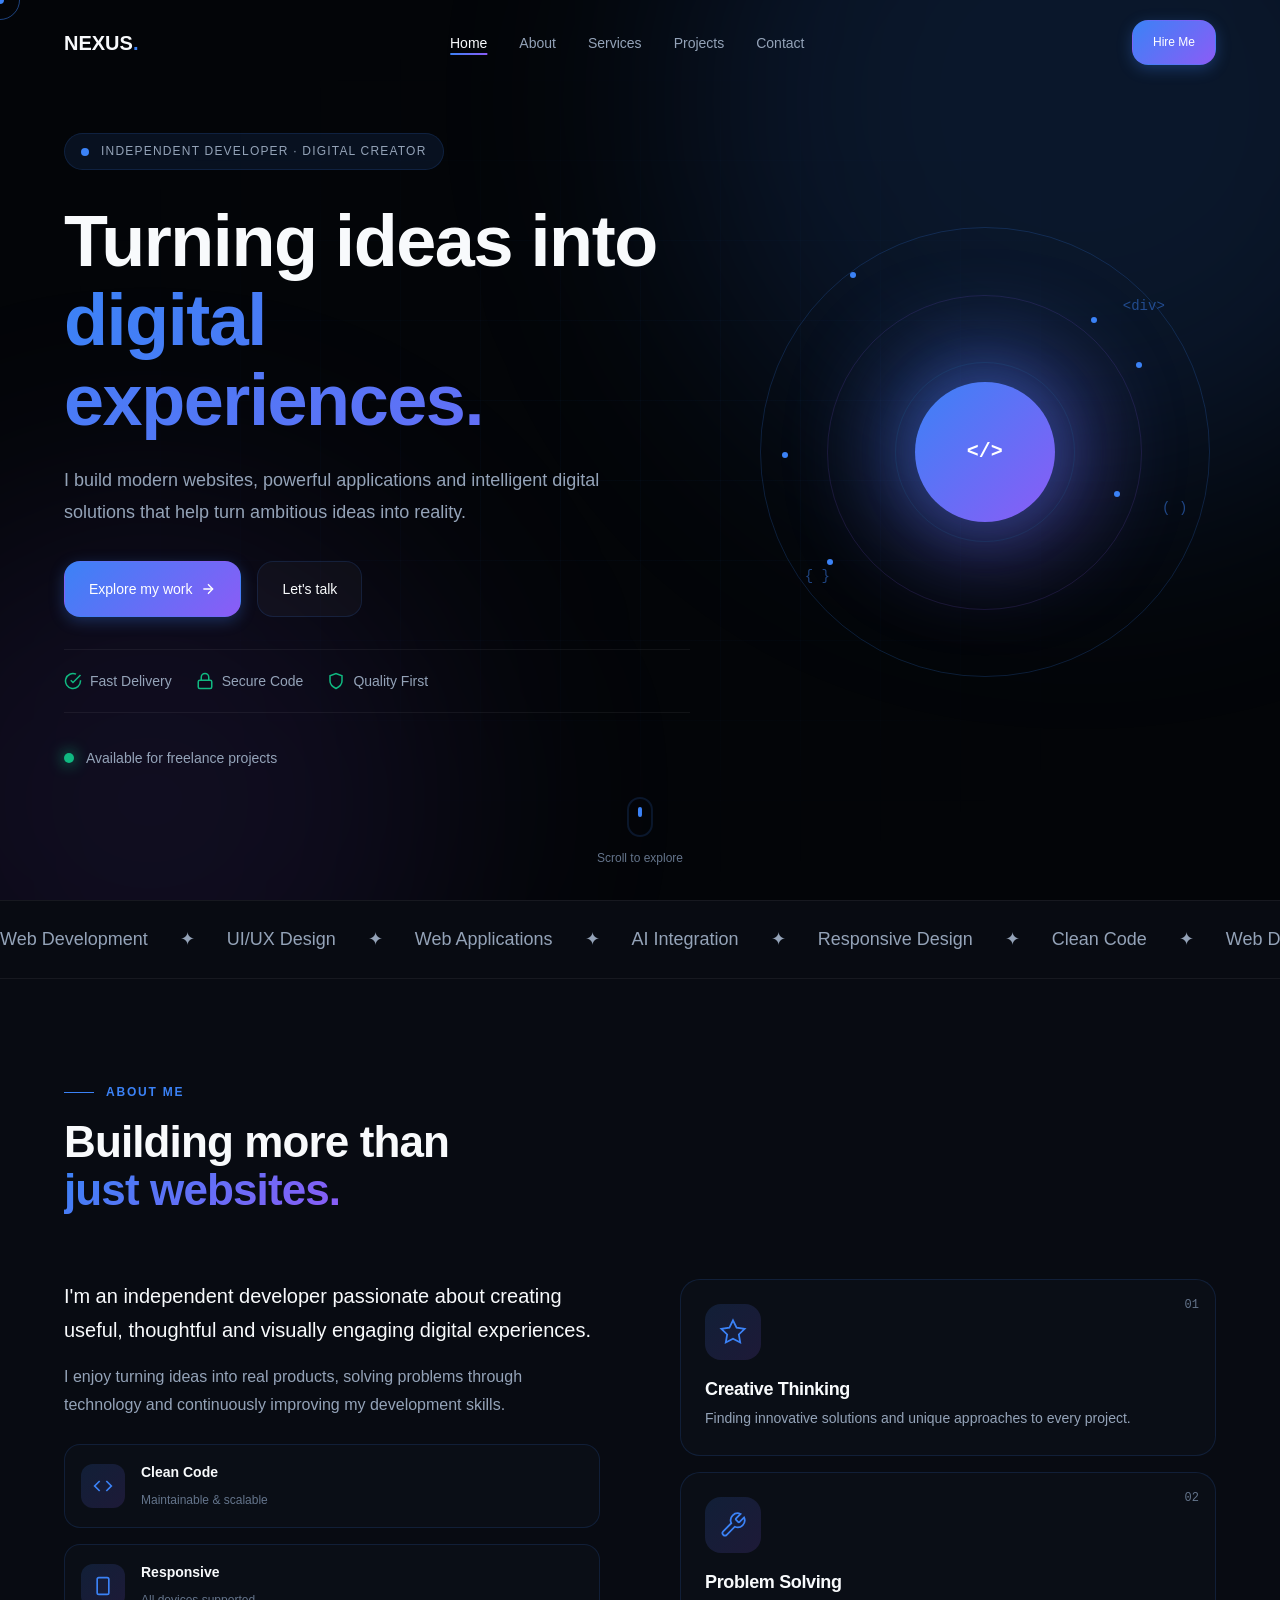
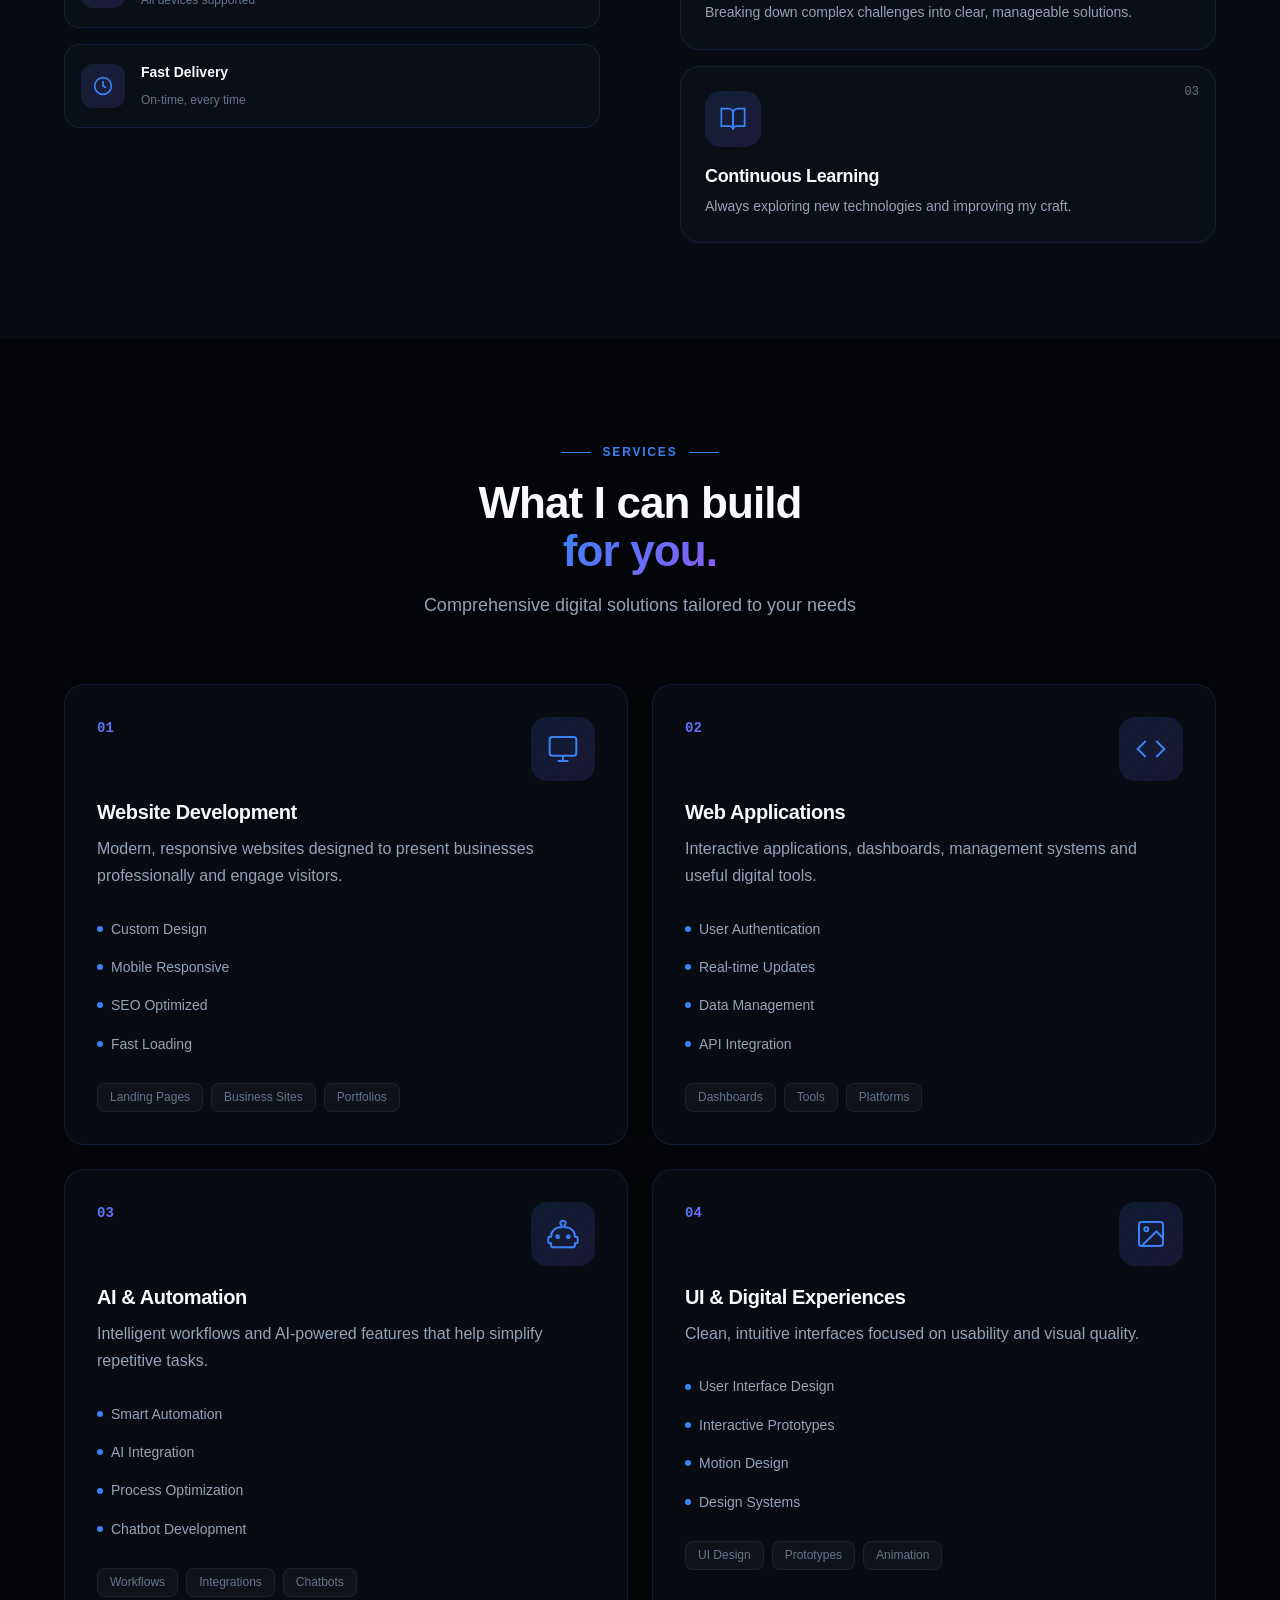
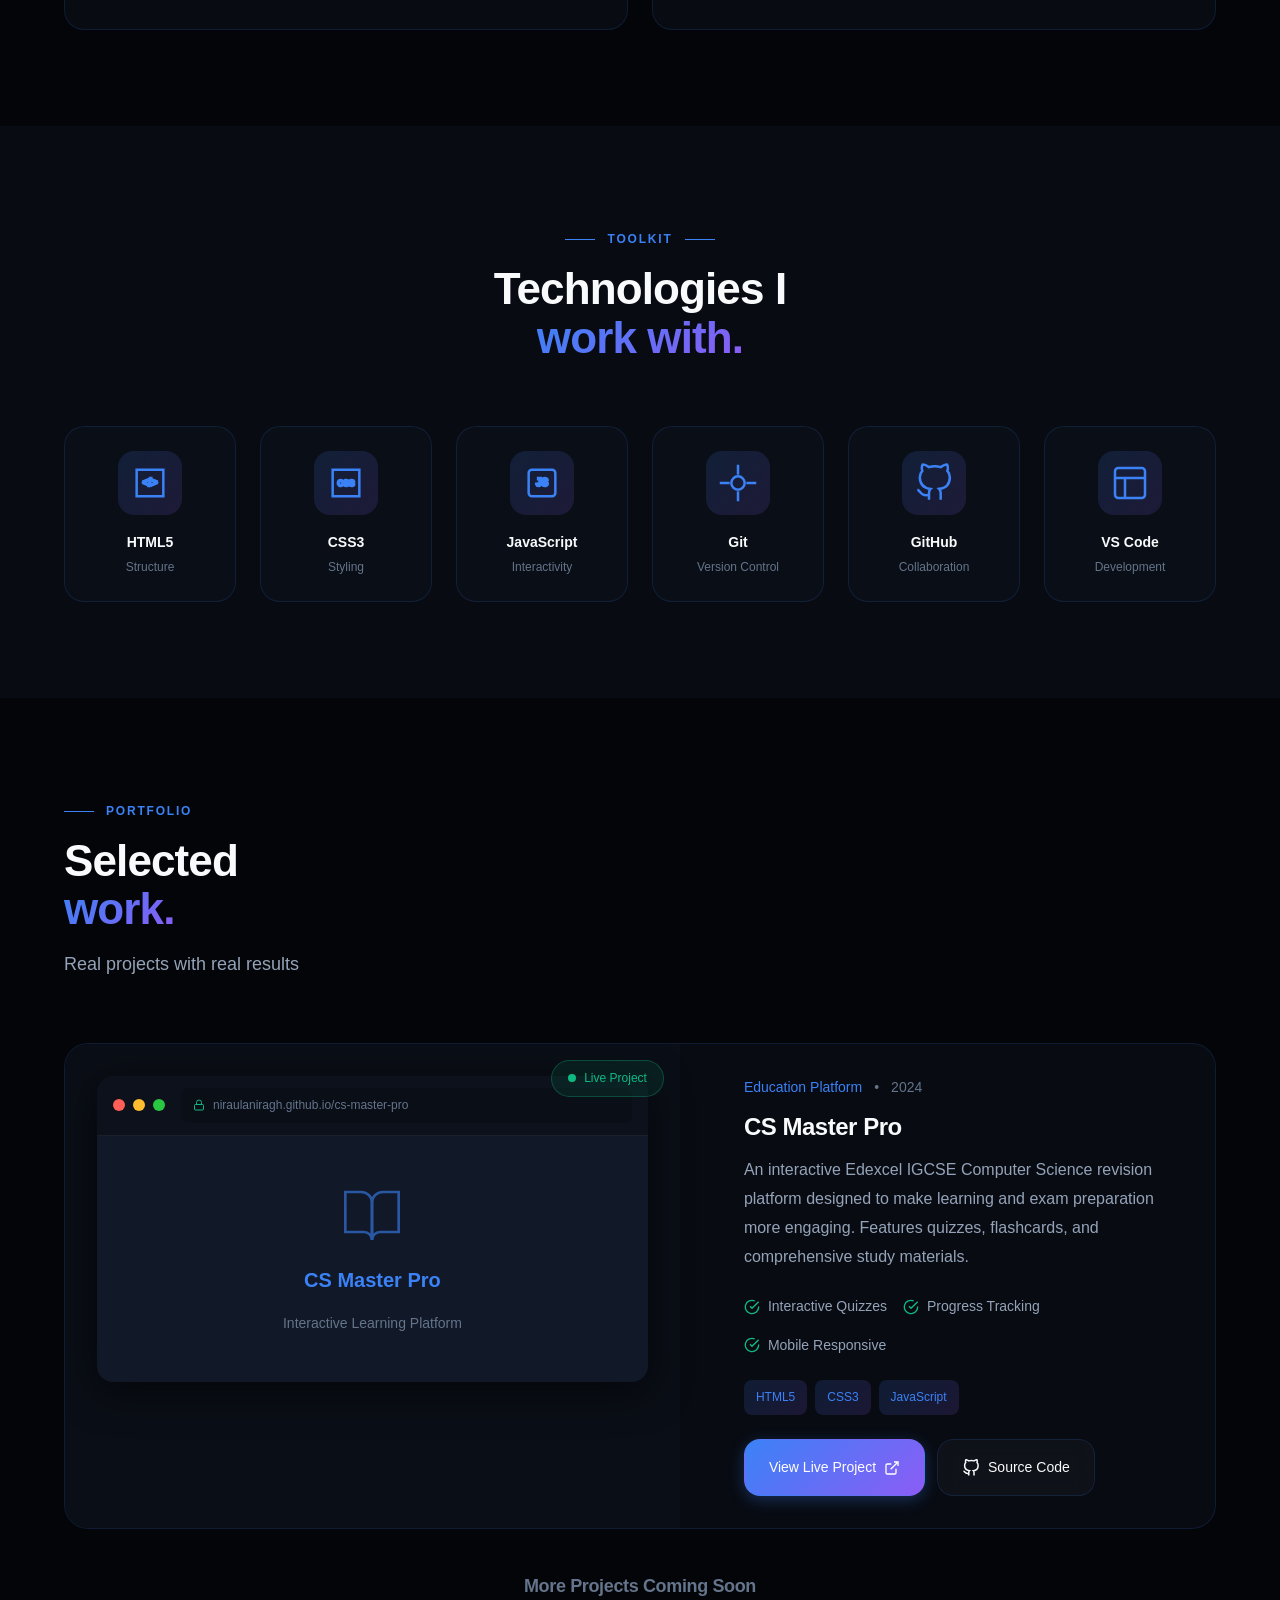
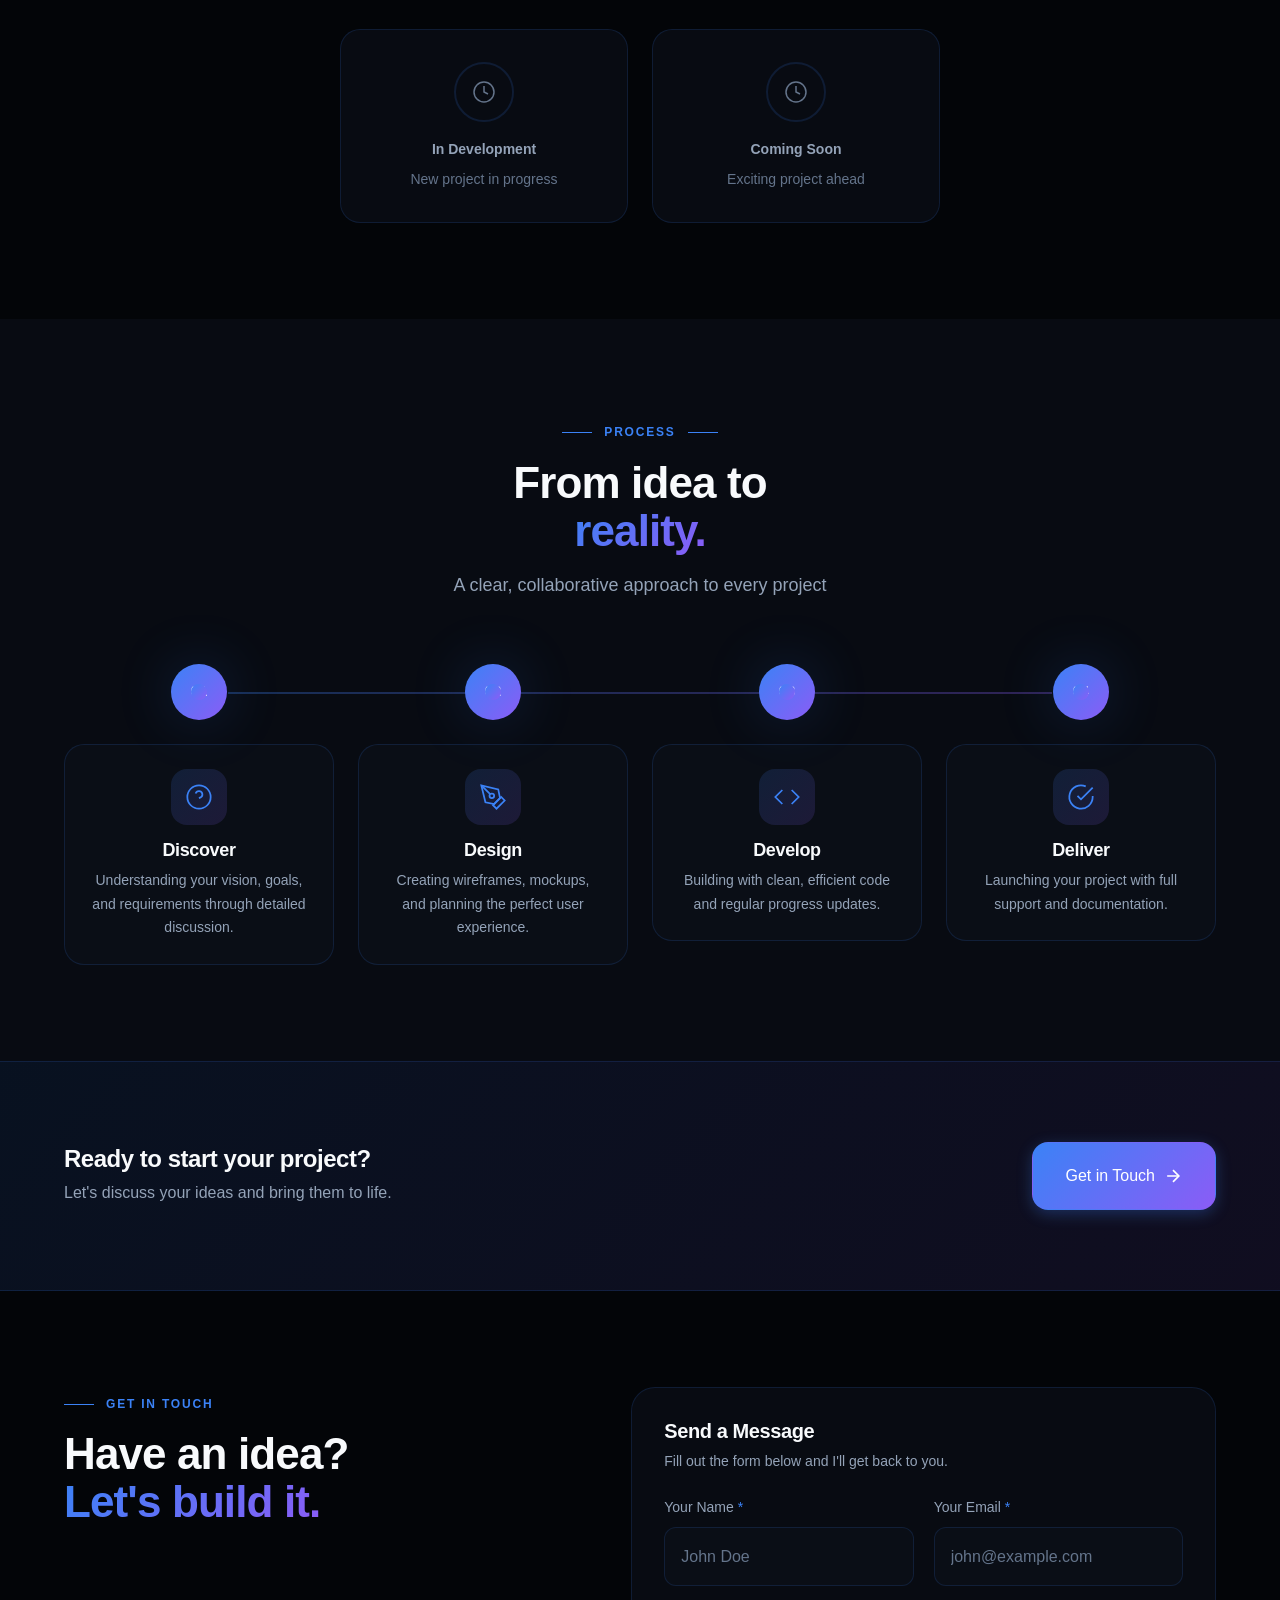
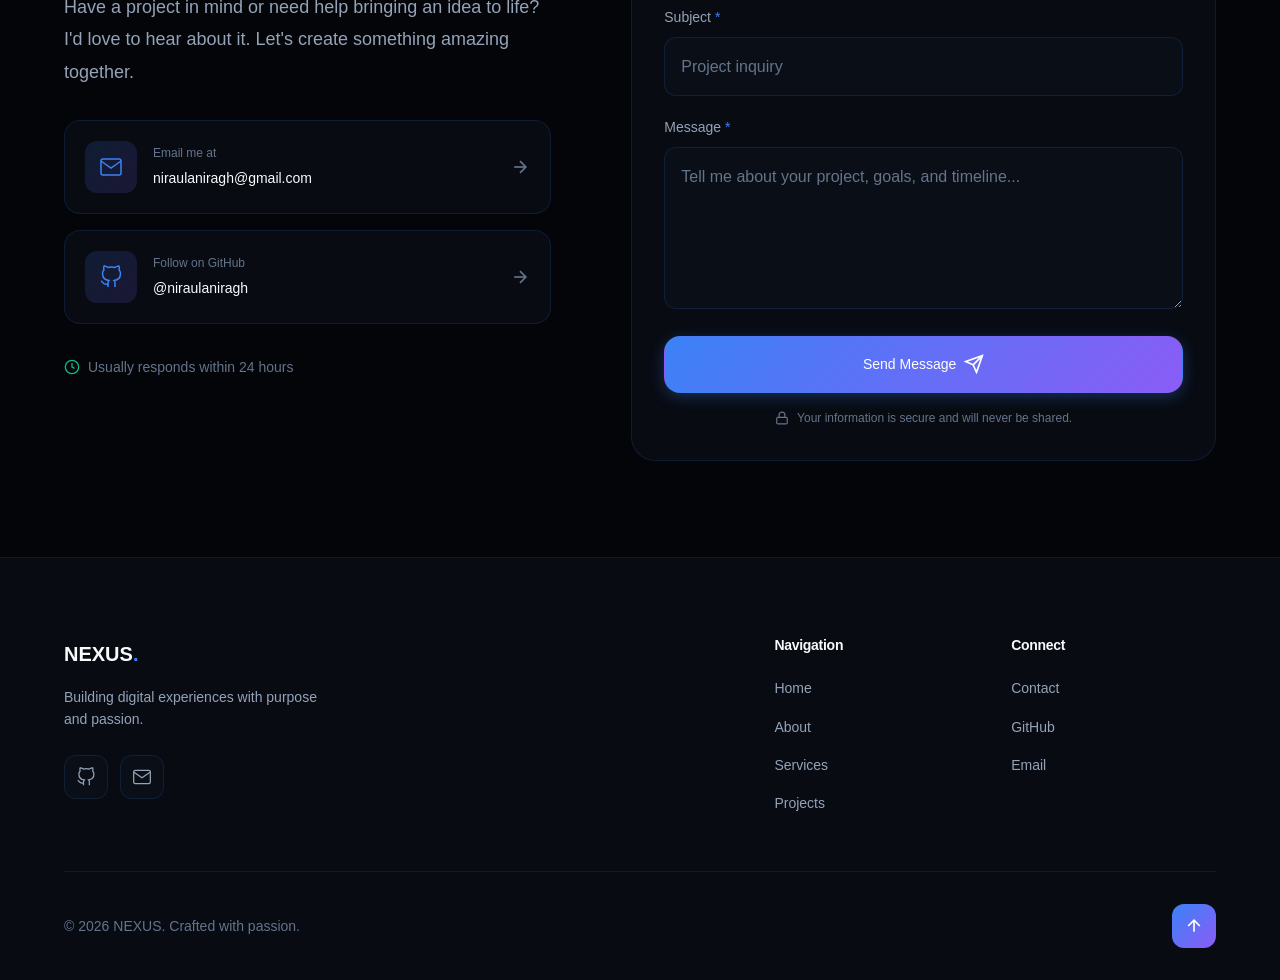
==== commit f0256b78: "Major upgrade: more interactive, professional & trustworthy design - Added loading screen with anima" ====
--- a/portfolio/index.html
+++ b/portfolio/index.html
@@ -9,8 +9,8 @@
     <meta property="og:title" content="NEXUS — Digital Developer Portfolio">
     <meta property="og:description" content="Turning ideas into digital experiences. Modern websites, applications, and AI-powered solutions.">
     <meta property="og:type" content="website">
-    <meta property="og:url" content="https://niraulaniragh.github.io/nexus-portfolio/">
-    <meta property="og:image" content="https://niraulaniragh.github.io/nexus-portfolio/assets/og-image.png">
+    <meta property="og:url" content="https://niraulaniragh.github.io/nexusdev-portfolio/">
+    <meta property="og:image" content="https://niraulaniragh.github.io/nexusdev-portfolio/assets/og-image.png">
     
     <!-- Twitter Card -->
     <meta name="twitter:card" content="summary_large_image">
@@ -20,7 +20,7 @@
     <!-- Favicon -->
     <link rel="icon" type="image/svg+xml" href="assets/favicon.svg">
     
-    <!-- Preload fonts for performance -->
+    <!-- Preload fonts -->
     <link rel="preconnect" href="https://fonts.googleapis.com">
     <link rel="preconnect" href="https://fonts.gstatic.com" crossorigin>
     
@@ -30,7 +30,17 @@
     <title>NEXUS — Digital Developer Portfolio</title>
 </head>
 <body>
-    <!-- Cursor glow effect -->
+    <!-- Loading screen -->
+    <div class="loader" id="loader">
+        <div class="loader-content">
+            <div class="loader-logo">NEXUS<span>.</span></div>
+            <div class="loader-bar"><div class="loader-progress"></div></div>
+        </div>
+    </div>
+
+    <!-- Cursor effects -->
+    <div class="cursor-dot" id="cursor-dot"></div>
+    <div class="cursor-outline" id="cursor-outline"></div>
     <div class="cursor-glow" id="cursor-glow"></div>
     
     <!-- Navigation -->
@@ -51,6 +61,8 @@
                 <li><a href="#projects" class="nav-link">Projects</a></li>
                 <li><a href="#contact" class="nav-link">Contact</a></li>
             </ul>
+            
+            <a href="#contact" class="nav-cta btn btn-primary btn-small">Hire Me</a>
         </nav>
     </header>
 
@@ -60,31 +72,63 @@
             <div class="hero-bg-grid"></div>
             <div class="hero-glow hero-glow-1"></div>
             <div class="hero-glow hero-glow-2"></div>
+            <div class="hero-particles" id="hero-particles"></div>
             
             <div class="hero-container">
                 <div class="hero-content">
-                    <div class="hero-badge">
+                    <div class="hero-badge animate-in">
                         <span class="badge-dot"></span>
                         <span>INDEPENDENT DEVELOPER · DIGITAL CREATOR</span>
                     </div>
-                    <h1 class="hero-title">
+                    <h1 class="hero-title animate-in delay-1">
                         Turning ideas into<br>
                         <span class="gradient-text animated-gradient">digital experiences.</span>
                     </h1>
-                    <p class="hero-description">
+                    <p class="hero-description animate-in delay-2">
                         I build modern websites, powerful applications and intelligent digital solutions that help turn ambitious ideas into reality.
                     </p>
-                    <div class="hero-buttons">
-                        <a href="#projects" class="btn btn-primary">
+                    <div class="hero-buttons animate-in delay-3">
+                        <a href="#projects" class="btn btn-primary magnetic">
                             <span>Explore my work</span>
-                            <svg width="16" height="16" viewBox="0 0 24 24" fill="none" stroke="currentColor" stroke-width="2" stroke-linecap="round" stroke-linejoin="round">
+                            <svg width="16" height="16" viewBox="0 0 24 24" fill="none" stroke="currentColor" stroke-width="2">
                                 <line x1="5" y1="12" x2="19" y2="12"></line>
                                 <polyline points="12 5 19 12 12 19"></polyline>
                             </svg>
                         </a>
-                        <a href="#contact" class="btn btn-secondary">Let's talk</a>
-                    </div>
-                    <div class="availability-indicator">
+                        <a href="#contact" class="btn btn-secondary magnetic">Let's talk</a>
+                    </div>
+                    
+                    <!-- Trust indicators -->
+                    <div class="hero-trust animate-in delay-4">
+                        <div class="trust-item">
+                            <div class="trust-icon">
+                                <svg width="18" height="18" viewBox="0 0 24 24" fill="none" stroke="currentColor" stroke-width="2">
+                                    <path d="M22 11.08V12a10 10 0 1 1-5.93-9.14"></path>
+                                    <polyline points="22 4 12 14.01 9 11.01"></polyline>
+                                </svg>
+                            </div>
+                            <span>Fast Delivery</span>
+                        </div>
+                        <div class="trust-item">
+                            <div class="trust-icon">
+                                <svg width="18" height="18" viewBox="0 0 24 24" fill="none" stroke="currentColor" stroke-width="2">
+                                    <rect x="3" y="11" width="18" height="11" rx="2" ry="2"></rect>
+                                    <path d="M7 11V7a5 5 0 0 1 10 0v4"></path>
+                                </svg>
+                            </div>
+                            <span>Secure Code</span>
+                        </div>
+                        <div class="trust-item">
+                            <div class="trust-icon">
+                                <svg width="18" height="18" viewBox="0 0 24 24" fill="none" stroke="currentColor" stroke-width="2">
+                                    <path d="M12 22s8-4 8-10V5l-8-3-8 3v7c0 6 8 10 8 10z"></path>
+                                </svg>
+                            </div>
+                            <span>Quality First</span>
+                        </div>
+                    </div>
+                    
+                    <div class="availability-indicator animate-in delay-5">
                         <span class="availability-dot"></span>
                         <span>Available for freelance projects</span>
                     </div>
@@ -92,22 +136,21 @@
                 
                 <div class="hero-visual">
                     <div class="visual-container">
-                        <!-- Premium 3D-like visual -->
                         <div class="visual-ring ring-outer"></div>
                         <div class="visual-ring ring-middle"></div>
                         <div class="visual-ring ring-inner"></div>
                         <div class="visual-core">
                             <div class="core-glow"></div>
-                            <div class="core-center"></div>
-                        </div>
-                        <!-- Floating particles -->
+                            <div class="core-center">
+                                <span class="core-text">&lt;/&gt;</span>
+                            </div>
+                        </div>
                         <div class="particle particle-1"></div>
                         <div class="particle particle-2"></div>
                         <div class="particle particle-3"></div>
                         <div class="particle particle-4"></div>
                         <div class="particle particle-5"></div>
                         <div class="particle particle-6"></div>
-                        <!-- Code snippets floating -->
                         <div class="code-float code-float-1">&lt;div&gt;</div>
                         <div class="code-float code-float-2">{ }</div>
                         <div class="code-float code-float-3">( )</div>
@@ -115,7 +158,6 @@
                 </div>
             </div>
             
-            <!-- Scroll indicator -->
             <div class="scroll-indicator">
                 <div class="scroll-mouse">
                     <div class="scroll-wheel"></div>
@@ -123,12 +165,47 @@
                 <span>Scroll to explore</span>
             </div>
         </section>
+
+        <!-- Marquee Section -->
+        <div class="marquee-section">
+            <div class="marquee-track">
+                <div class="marquee-content">
+                    <span>Web Development</span>
+                    <span class="marquee-dot">✦</span>
+                    <span>UI/UX Design</span>
+                    <span class="marquee-dot">✦</span>
+                    <span>Web Applications</span>
+                    <span class="marquee-dot">✦</span>
+                    <span>AI Integration</span>
+                    <span class="marquee-dot">✦</span>
+                    <span>Responsive Design</span>
+                    <span class="marquee-dot">✦</span>
+                    <span>Clean Code</span>
+                    <span class="marquee-dot">✦</span>
+                    <span>Web Development</span>
+                    <span class="marquee-dot">✦</span>
+                    <span>UI/UX Design</span>
+                    <span class="marquee-dot">✦</span>
+                    <span>Web Applications</span>
+                    <span class="marquee-dot">✦</span>
+                    <span>AI Integration</span>
+                    <span class="marquee-dot">✦</span>
+                    <span>Responsive Design</span>
+                    <span class="marquee-dot">✦</span>
+                    <span>Clean Code</span>
+                    <span class="marquee-dot">✦</span>
+                </div>
+            </div>
+        </div>
 
         <!-- About Section -->
         <section class="about" id="about">
             <div class="container">
                 <div class="section-header">
-                    <span class="section-label">ABOUT ME</span>
+                    <span class="section-label">
+                        <span class="label-line"></span>
+                        ABOUT ME
+                    </span>
                     <h2 class="section-title">Building more than<br><span class="gradient-text">just websites.</span></h2>
                 </div>
                 
@@ -137,33 +214,42 @@
                         <p class="about-lead">I'm an independent developer passionate about creating useful, thoughtful and visually engaging digital experiences.</p>
                         <p>I enjoy turning ideas into real products, solving problems through technology and continuously improving my development skills.</p>
                         
-                        <div class="about-stats">
-                            <div class="stat-item">
-                                <span class="stat-icon">
+                        <div class="about-highlights">
+                            <div class="highlight-item">
+                                <div class="highlight-icon">
                                     <svg width="20" height="20" viewBox="0 0 24 24" fill="none" stroke="currentColor" stroke-width="2">
-                                        <path d="M22 11.08V12a10 10 0 1 1-5.93-9.14"></path>
-                                        <polyline points="22 4 12 14.01 9 11.01"></polyline>
-                                    </svg>
-                                </span>
-                                <span>Clean, maintainable code</span>
-                            </div>
-                            <div class="stat-item">
-                                <span class="stat-icon">
+                                        <polyline points="16 18 22 12 16 6"></polyline>
+                                        <polyline points="8 6 2 12 8 18"></polyline>
+                                    </svg>
+                                </div>
+                                <div class="highlight-text">
+                                    <strong>Clean Code</strong>
+                                    <span>Maintainable & scalable</span>
+                                </div>
+                            </div>
+                            <div class="highlight-item">
+                                <div class="highlight-icon">
                                     <svg width="20" height="20" viewBox="0 0 24 24" fill="none" stroke="currentColor" stroke-width="2">
-                                        <path d="M22 11.08V12a10 10 0 1 1-5.93-9.14"></path>
-                                        <polyline points="22 4 12 14.01 9 11.01"></polyline>
-                                    </svg>
-                                </span>
-                                <span>Responsive & accessible</span>
-                            </div>
-                            <div class="stat-item">
-                                <span class="stat-icon">
+                                        <rect x="5" y="2" width="14" height="20" rx="2" ry="2"></rect>
+                                        <line x1="12" y1="18" x2="12.01" y2="18"></line>
+                                    </svg>
+                                </div>
+                                <div class="highlight-text">
+                                    <strong>Responsive</strong>
+                                    <span>All devices supported</span>
+                                </div>
+                            </div>
+                            <div class="highlight-item">
+                                <div class="highlight-icon">
                                     <svg width="20" height="20" viewBox="0 0 24 24" fill="none" stroke="currentColor" stroke-width="2">
-                                        <path d="M22 11.08V12a10 10 0 1 1-5.93-9.14"></path>
-                                        <polyline points="22 4 12 14.01 9 11.01"></polyline>
-                                    </svg>
-                                </span>
-                                <span>Performance focused</span>
+                                        <circle cx="12" cy="12" r="10"></circle>
+                                        <polyline points="12 6 12 12 16 14"></polyline>
+                                    </svg>
+                                </div>
+                                <div class="highlight-text">
+                                    <strong>Fast Delivery</strong>
+                                    <span>On-time, every time</span>
+                                </div>
                             </div>
                         </div>
                     </div>
@@ -171,8 +257,9 @@
                     <div class="value-cards">
                         <div class="value-card" data-tilt>
                             <div class="card-glow"></div>
+                            <div class="card-number">01</div>
                             <div class="value-icon">
-                                <svg width="24" height="24" viewBox="0 0 24 24" fill="none" stroke="currentColor" stroke-width="1.5" stroke-linecap="round" stroke-linejoin="round">
+                                <svg width="28" height="28" viewBox="0 0 24 24" fill="none" stroke="currentColor" stroke-width="1.5">
                                     <polygon points="12 2 15.09 8.26 22 9.27 17 14.14 18.18 21.02 12 17.77 5.82 21.02 7 14.14 2 9.27 8.91 8.26 12 2"></polygon>
                                 </svg>
                             </div>
@@ -182,8 +269,9 @@
                         
                         <div class="value-card" data-tilt>
                             <div class="card-glow"></div>
+                            <div class="card-number">02</div>
                             <div class="value-icon">
-                                <svg width="24" height="24" viewBox="0 0 24 24" fill="none" stroke="currentColor" stroke-width="1.5" stroke-linecap="round" stroke-linejoin="round">
+                                <svg width="28" height="28" viewBox="0 0 24 24" fill="none" stroke="currentColor" stroke-width="1.5">
                                     <path d="M14.7 6.3a1 1 0 0 0 0 1.4l1.6 1.6a1 1 0 0 0 1.4 0l3.77-3.77a6 6 0 0 1-7.94 7.94l-6.91 6.91a2.12 2.12 0 0 1-3-3l6.91-6.91a6 6 0 0 1 7.94-7.94l-3.76 3.76z"></path>
                                 </svg>
                             </div>
@@ -193,8 +281,9 @@
                         
                         <div class="value-card" data-tilt>
                             <div class="card-glow"></div>
+                            <div class="card-number">03</div>
                             <div class="value-icon">
-                                <svg width="24" height="24" viewBox="0 0 24 24" fill="none" stroke="currentColor" stroke-width="1.5" stroke-linecap="round" stroke-linejoin="round">
+                                <svg width="28" height="28" viewBox="0 0 24 24" fill="none" stroke="currentColor" stroke-width="1.5">
                                     <path d="M2 3h6a4 4 0 0 1 4 4v14a3 3 0 0 0-3-3H2z"></path>
                                     <path d="M22 3h-6a4 4 0 0 0-4 4v14a3 3 0 0 1 3-3h7z"></path>
                                 </svg>
@@ -211,23 +300,36 @@
         <section class="services" id="services">
             <div class="container">
                 <div class="section-header center">
-                    <span class="section-label">SERVICES</span>
+                    <span class="section-label">
+                        <span class="label-line"></span>
+                        SERVICES
+                        <span class="label-line"></span>
+                    </span>
                     <h2 class="section-title">What I can build<br><span class="gradient-text">for you.</span></h2>
+                    <p class="section-subtitle">Comprehensive digital solutions tailored to your needs</p>
                 </div>
                 
                 <div class="services-grid">
-                    <article class="service-card" data-tilt>
+                    <article class="service-card" data-tilt data-service="web">
                         <div class="service-glow"></div>
-                        <span class="service-number">01</span>
-                        <div class="service-icon">
-                            <svg width="32" height="32" viewBox="0 0 24 24" fill="none" stroke="currentColor" stroke-width="1.5" stroke-linecap="round" stroke-linejoin="round">
-                                <rect x="2" y="3" width="20" height="14" rx="2" ry="2"></rect>
-                                <line x1="8" y1="21" x2="16" y2="21"></line>
-                                <line x1="12" y1="17" x2="12" y2="21"></line>
-                            </svg>
+                        <div class="service-header">
+                            <span class="service-number">01</span>
+                            <div class="service-icon">
+                                <svg width="32" height="32" viewBox="0 0 24 24" fill="none" stroke="currentColor" stroke-width="1.5">
+                                    <rect x="2" y="3" width="20" height="14" rx="2" ry="2"></rect>
+                                    <line x1="8" y1="21" x2="16" y2="21"></line>
+                                    <line x1="12" y1="17" x2="12" y2="21"></line>
+                                </svg>
+                            </div>
                         </div>
                         <h3>Website Development</h3>
                         <p>Modern, responsive websites designed to present businesses professionally and engage visitors.</p>
+                        <ul class="service-features">
+                            <li>Custom Design</li>
+                            <li>Mobile Responsive</li>
+                            <li>SEO Optimized</li>
+                            <li>Fast Loading</li>
+                        </ul>
                         <div class="service-tags">
                             <span>Landing Pages</span>
                             <span>Business Sites</span>
@@ -235,17 +337,25 @@
                         </div>
                     </article>
                     
-                    <article class="service-card" data-tilt>
+                    <article class="service-card" data-tilt data-service="app">
                         <div class="service-glow"></div>
-                        <span class="service-number">02</span>
-                        <div class="service-icon">
-                            <svg width="32" height="32" viewBox="0 0 24 24" fill="none" stroke="currentColor" stroke-width="1.5" stroke-linecap="round" stroke-linejoin="round">
-                                <polyline points="16 18 22 12 16 6"></polyline>
-                                <polyline points="8 6 2 12 8 18"></polyline>
-                            </svg>
+                        <div class="service-header">
+                            <span class="service-number">02</span>
+                            <div class="service-icon">
+                                <svg width="32" height="32" viewBox="0 0 24 24" fill="none" stroke="currentColor" stroke-width="1.5">
+                                    <polyline points="16 18 22 12 16 6"></polyline>
+                                    <polyline points="8 6 2 12 8 18"></polyline>
+                                </svg>
+                            </div>
                         </div>
                         <h3>Web Applications</h3>
                         <p>Interactive applications, dashboards, management systems and useful digital tools.</p>
+                        <ul class="service-features">
+                            <li>User Authentication</li>
+                            <li>Real-time Updates</li>
+                            <li>Data Management</li>
+                            <li>API Integration</li>
+                        </ul>
                         <div class="service-tags">
                             <span>Dashboards</span>
                             <span>Tools</span>
@@ -253,18 +363,26 @@
                         </div>
                     </article>
                     
-                    <article class="service-card" data-tilt>
+                    <article class="service-card" data-tilt data-service="ai">
                         <div class="service-glow"></div>
-                        <span class="service-number">03</span>
-                        <div class="service-icon">
-                            <svg width="32" height="32" viewBox="0 0 24 24" fill="none" stroke="currentColor" stroke-width="1.5" stroke-linecap="round" stroke-linejoin="round">
-                                <path d="M12 2a2 2 0 0 1 2 2c0 .74-.4 1.39-1 1.73V7h1a7 7 0 0 1 7 7h1a1 1 0 0 1 1 1v3a1 1 0 0 1-1 1h-1v1a2 2 0 0 1-2 2H5a2 2 0 0 1-2-2v-1H2a1 1 0 0 1-1-1v-3a1 1 0 0 1 1-1h1a7 7 0 0 1 7-7h1V5.73c-.6-.34-1-.99-1-1.73a2 2 0 0 1 2-2z"></path>
-                                <circle cx="8" cy="14" r="1"></circle>
-                                <circle cx="16" cy="14" r="1"></circle>
-                            </svg>
+                        <div class="service-header">
+                            <span class="service-number">03</span>
+                            <div class="service-icon">
+                                <svg width="32" height="32" viewBox="0 0 24 24" fill="none" stroke="currentColor" stroke-width="1.5">
+                                    <path d="M12 2a2 2 0 0 1 2 2c0 .74-.4 1.39-1 1.73V7h1a7 7 0 0 1 7 7h1a1 1 0 0 1 1 1v3a1 1 0 0 1-1 1h-1v1a2 2 0 0 1-2 2H5a2 2 0 0 1-2-2v-1H2a1 1 0 0 1-1-1v-3a1 1 0 0 1 1-1h1a7 7 0 0 1 7-7h1V5.73c-.6-.34-1-.99-1-1.73a2 2 0 0 1 2-2z"></path>
+                                    <circle cx="8" cy="14" r="1"></circle>
+                                    <circle cx="16" cy="14" r="1"></circle>
+                                </svg>
+                            </div>
                         </div>
                         <h3>AI & Automation</h3>
                         <p>Intelligent workflows and AI-powered features that help simplify repetitive tasks.</p>
+                        <ul class="service-features">
+                            <li>Smart Automation</li>
+                            <li>AI Integration</li>
+                            <li>Process Optimization</li>
+                            <li>Chatbot Development</li>
+                        </ul>
                         <div class="service-tags">
                             <span>Workflows</span>
                             <span>Integrations</span>
@@ -272,18 +390,26 @@
                         </div>
                     </article>
                     
-                    <article class="service-card" data-tilt>
+                    <article class="service-card" data-tilt data-service="ui">
                         <div class="service-glow"></div>
-                        <span class="service-number">04</span>
-                        <div class="service-icon">
-                            <svg width="32" height="32" viewBox="0 0 24 24" fill="none" stroke="currentColor" stroke-width="1.5" stroke-linecap="round" stroke-linejoin="round">
-                                <rect x="3" y="3" width="18" height="18" rx="2" ry="2"></rect>
-                                <circle cx="8.5" cy="8.5" r="1.5"></circle>
-                                <polyline points="21 15 16 10 5 21"></polyline>
-                            </svg>
+                        <div class="service-header">
+                            <span class="service-number">04</span>
+                            <div class="service-icon">
+                                <svg width="32" height="32" viewBox="0 0 24 24" fill="none" stroke="currentColor" stroke-width="1.5">
+                                    <rect x="3" y="3" width="18" height="18" rx="2" ry="2"></rect>
+                                    <circle cx="8.5" cy="8.5" r="1.5"></circle>
+                                    <polyline points="21 15 16 10 5 21"></polyline>
+                                </svg>
+                            </div>
                         </div>
                         <h3>UI & Digital Experiences</h3>
                         <p>Clean, intuitive interfaces focused on usability and visual quality.</p>
+                        <ul class="service-features">
+                            <li>User Interface Design</li>
+                            <li>Interactive Prototypes</li>
+                            <li>Motion Design</li>
+                            <li>Design Systems</li>
+                        </ul>
                         <div class="service-tags">
                             <span>UI Design</span>
                             <span>Prototypes</span>
@@ -298,76 +424,82 @@
         <section class="tech-stack" id="tech-stack">
             <div class="container">
                 <div class="section-header center">
-                    <span class="section-label">TOOLKIT</span>
-                    <h2 class="section-title">Tools behind<br><span class="gradient-text">the work.</span></h2>
+                    <span class="section-label">
+                        <span class="label-line"></span>
+                        TOOLKIT
+                        <span class="label-line"></span>
+                    </span>
+                    <h2 class="section-title">Technologies I<br><span class="gradient-text">work with.</span></h2>
                 </div>
                 
-                <div class="tech-showcase">
-                    <div class="tech-orbit">
-                        <div class="tech-center">
-                            <span>&lt;/&gt;</span>
-                        </div>
-                        
-                        <div class="tech-item-orbit" style="--angle: 0deg; --delay: 0s">
-                            <div class="tech-badge">
-                                <svg width="24" height="24" viewBox="0 0 24 24" fill="none">
-                                    <path d="M4 4h16v16H4V4z" stroke="currentColor" stroke-width="1.5"/>
-                                    <text x="12" y="14" text-anchor="middle" font-size="6" fill="currentColor" font-weight="600">&lt;/&gt;</text>
-                                </svg>
-                                <span>HTML5</span>
-                            </div>
-                        </div>
-                        
-                        <div class="tech-item-orbit" style="--angle: 60deg; --delay: 0.1s">
-                            <div class="tech-badge">
-                                <svg width="24" height="24" viewBox="0 0 24 24" fill="none">
-                                    <path d="M4 4h16v16H4V4z" stroke="currentColor" stroke-width="1.5"/>
-                                    <text x="12" y="14" text-anchor="middle" font-size="5" fill="currentColor" font-weight="600">CSS</text>
-                                </svg>
-                                <span>CSS3</span>
-                            </div>
-                        </div>
-                        
-                        <div class="tech-item-orbit" style="--angle: 120deg; --delay: 0.2s">
-                            <div class="tech-badge">
-                                <svg width="24" height="24" viewBox="0 0 24 24" fill="none">
-                                    <rect x="4" y="4" width="16" height="16" rx="2" stroke="currentColor" stroke-width="1.5"/>
-                                    <text x="12" y="14" text-anchor="middle" font-size="6" fill="currentColor" font-weight="700">JS</text>
-                                </svg>
-                                <span>JavaScript</span>
-                            </div>
-                        </div>
-                        
-                        <div class="tech-item-orbit" style="--angle: 180deg; --delay: 0.3s">
-                            <div class="tech-badge">
-                                <svg width="24" height="24" viewBox="0 0 24 24" fill="none" stroke="currentColor" stroke-width="1.5">
-                                    <circle cx="12" cy="12" r="4"/>
-                                    <line x1="1.05" y1="12" x2="7" y2="12"/>
-                                    <line x1="17.01" y1="12" x2="22.96" y2="12"/>
-                                </svg>
-                                <span>Git</span>
-                            </div>
-                        </div>
-                        
-                        <div class="tech-item-orbit" style="--angle: 240deg; --delay: 0.4s">
-                            <div class="tech-badge">
-                                <svg width="24" height="24" viewBox="0 0 24 24" fill="none" stroke="currentColor" stroke-width="1.5">
-                                    <path d="M9 19c-5 1.5-5-2.5-7-3m14 6v-3.87a3.37 3.37 0 0 0-.94-2.61c3.14-.35 6.44-1.54 6.44-7A5.44 5.44 0 0 0 20 4.77"/>
-                                </svg>
-                                <span>GitHub</span>
-                            </div>
-                        </div>
-                        
-                        <div class="tech-item-orbit" style="--angle: 300deg; --delay: 0.5s">
-                            <div class="tech-badge">
-                                <svg width="24" height="24" viewBox="0 0 24 24" fill="none" stroke="currentColor" stroke-width="1.5">
-                                    <rect x="3" y="3" width="18" height="18" rx="2" ry="2"/>
-                                    <line x1="3" y1="9" x2="21" y2="9"/>
-                                    <line x1="9" y1="21" x2="9" y2="9"/>
-                                </svg>
-                                <span>VS Code</span>
-                            </div>
-                        </div>
+                <div class="tech-grid">
+                    <div class="tech-card" data-tech="html">
+                        <div class="tech-icon-large">
+                            <svg width="40" height="40" viewBox="0 0 24 24" fill="none" stroke="currentColor" stroke-width="1.5">
+                                <path d="M4 4h16v16H4V4z"/>
+                                <text x="12" y="14" text-anchor="middle" font-size="6" fill="currentColor" font-weight="600">&lt;/&gt;</text>
+                            </svg>
+                        </div>
+                        <span class="tech-name">HTML5</span>
+                        <span class="tech-desc">Structure</span>
+                    </div>
+                    
+                    <div class="tech-card" data-tech="css">
+                        <div class="tech-icon-large">
+                            <svg width="40" height="40" viewBox="0 0 24 24" fill="none" stroke="currentColor" stroke-width="1.5">
+                                <path d="M4 4h16v16H4V4z"/>
+                                <text x="12" y="14" text-anchor="middle" font-size="5" fill="currentColor" font-weight="600">CSS</text>
+                            </svg>
+                        </div>
+                        <span class="tech-name">CSS3</span>
+                        <span class="tech-desc">Styling</span>
+                    </div>
+                    
+                    <div class="tech-card" data-tech="js">
+                        <div class="tech-icon-large">
+                            <svg width="40" height="40" viewBox="0 0 24 24" fill="none" stroke="currentColor" stroke-width="1.5">
+                                <rect x="4" y="4" width="16" height="16" rx="2"/>
+                                <text x="12" y="14" text-anchor="middle" font-size="6" fill="currentColor" font-weight="700">JS</text>
+                            </svg>
+                        </div>
+                        <span class="tech-name">JavaScript</span>
+                        <span class="tech-desc">Interactivity</span>
+                    </div>
+                    
+                    <div class="tech-card" data-tech="git">
+                        <div class="tech-icon-large">
+                            <svg width="40" height="40" viewBox="0 0 24 24" fill="none" stroke="currentColor" stroke-width="1.5">
+                                <circle cx="12" cy="12" r="4"/>
+                                <line x1="1.05" y1="12" x2="7" y2="12"/>
+                                <line x1="17.01" y1="12" x2="22.96" y2="12"/>
+                                <line x1="12" y1="1.05" x2="12" y2="7"/>
+                                <line x1="12" y1="17.01" x2="12" y2="22.96"/>
+                            </svg>
+                        </div>
+                        <span class="tech-name">Git</span>
+                        <span class="tech-desc">Version Control</span>
+                    </div>
+                    
+                    <div class="tech-card" data-tech="github">
+                        <div class="tech-icon-large">
+                            <svg width="40" height="40" viewBox="0 0 24 24" fill="none" stroke="currentColor" stroke-width="1.5">
+                                <path d="M9 19c-5 1.5-5-2.5-7-3m14 6v-3.87a3.37 3.37 0 0 0-.94-2.61c3.14-.35 6.44-1.54 6.44-7A5.44 5.44 0 0 0 20 4.77 5.07 5.07 0 0 0 19.91 1S18.73.65 16 2.48a13.38 13.38 0 0 0-7 0C6.27.65 5.09 1 5.09 1A5.07 5.07 0 0 0 5 4.77a5.44 5.44 0 0 0-1.5 3.78c0 5.42 3.3 6.61 6.44 7A3.37 3.37 0 0 0 9 18.13V22"/>
+                            </svg>
+                        </div>
+                        <span class="tech-name">GitHub</span>
+                        <span class="tech-desc">Collaboration</span>
+                    </div>
+                    
+                    <div class="tech-card" data-tech="vscode">
+                        <div class="tech-icon-large">
+                            <svg width="40" height="40" viewBox="0 0 24 24" fill="none" stroke="currentColor" stroke-width="1.5">
+                                <rect x="3" y="3" width="18" height="18" rx="2" ry="2"/>
+                                <line x1="3" y1="9" x2="21" y2="9"/>
+                                <line x1="9" y1="21" x2="9" y2="9"/>
+                            </svg>
+                        </div>
+                        <span class="tech-name">VS Code</span>
+                        <span class="tech-desc">Development</span>
                     </div>
                 </div>
             </div>
@@ -377,101 +509,138 @@
         <section class="projects" id="projects">
             <div class="container">
                 <div class="section-header">
-                    <span class="section-label">PORTFOLIO</span>
+                    <span class="section-label">
+                        <span class="label-line"></span>
+                        PORTFOLIO
+                    </span>
                     <h2 class="section-title">Selected<br><span class="gradient-text">work.</span></h2>
+                    <p class="section-subtitle">Real projects with real results</p>
                 </div>
                 
-                <div class="projects-grid">
-                    <!-- Featured Project: CS Master Pro -->
-                    <article class="project-card featured">
-                        <div class="project-image">
-                            <div class="project-preview">
-                                <div class="browser-mockup">
-                                    <div class="browser-header">
-                                        <div class="browser-dots">
-                                            <span></span><span></span><span></span>
-                                        </div>
-                                        <div class="browser-url">cs-master-pro</div>
+                <div class="projects-showcase">
+                    <!-- Featured Project -->
+                    <article class="project-featured">
+                        <div class="project-image-wrapper">
+                            <div class="project-browser">
+                                <div class="browser-bar">
+                                    <div class="browser-dots">
+                                        <span></span><span></span><span></span>
                                     </div>
-                                    <div class="browser-content">
-                                        <div class="preview-placeholder">
-                                            <svg width="48" height="48" viewBox="0 0 24 24" fill="none" stroke="currentColor" stroke-width="1.5">
+                                    <div class="browser-url">
+                                        <svg width="12" height="12" viewBox="0 0 24 24" fill="none" stroke="currentColor" stroke-width="2">
+                                            <rect x="3" y="11" width="18" height="11" rx="2" ry="2"></rect>
+                                            <path d="M7 11V7a5 5 0 0 1 10 0v4"></path>
+                                        </svg>
+                                        <span>niraulaniragh.github.io/cs-master-pro</span>
+                                    </div>
+                                </div>
+                                <div class="browser-screen">
+                                    <div class="project-placeholder-content">
+                                        <div class="placeholder-icon">
+                                            <svg width="64" height="64" viewBox="0 0 24 24" fill="none" stroke="currentColor" stroke-width="1">
                                                 <path d="M2 3h6a4 4 0 0 1 4 4v14a3 3 0 0 0-3-3H2z"></path>
                                                 <path d="M22 3h-6a4 4 0 0 0-4 4v14a3 3 0 0 1 3-3h7z"></path>
                                             </svg>
-                                            <span>CS Master Pro</span>
                                         </div>
+                                        <span class="placeholder-title">CS Master Pro</span>
+                                        <span class="placeholder-subtitle">Interactive Learning Platform</span>
                                     </div>
                                 </div>
                             </div>
-                            <div class="project-overlay"></div>
-                        </div>
-                        <div class="project-content">
+                            <div class="project-float-badge">
+                                <span class="badge-live"></span>
+                                Live Project
+                            </div>
+                        </div>
+                        
+                        <div class="project-info">
                             <div class="project-meta">
-                                <span class="project-type">Education Platform</span>
-                                <span class="project-year">2024</span>
-                            </div>
+                                <span class="meta-category">Education Platform</span>
+                                <span class="meta-divider">•</span>
+                                <span class="meta-year">2024</span>
+                            </div>
+                            
                             <h3 class="project-title">CS Master Pro</h3>
-                            <p class="project-description">An interactive Edexcel IGCSE Computer Science revision platform designed to make learning and exam preparation more engaging.</p>
-                            <div class="project-tags">
-                                <span class="tag">HTML5</span>
-                                <span class="tag">CSS3</span>
-                                <span class="tag">JavaScript</span>
-                                <span class="tag">Education</span>
-                            </div>
-                            <div class="project-links">
-                                <a href="https://niraulaniragh.github.io/cs-master-pro/" target="_blank" rel="noopener noreferrer" class="btn btn-primary btn-small">
-                                    <span>View Live</span>
-                                    <svg width="14" height="14" viewBox="0 0 24 24" fill="none" stroke="currentColor" stroke-width="2">
+                            
+                            <p class="project-description">An interactive Edexcel IGCSE Computer Science revision platform designed to make learning and exam preparation more engaging. Features quizzes, flashcards, and comprehensive study materials.</p>
+                            
+                            <div class="project-features">
+                                <div class="feature">
+                                    <svg width="16" height="16" viewBox="0 0 24 24" fill="none" stroke="currentColor" stroke-width="2">
+                                        <path d="M22 11.08V12a10 10 0 1 1-5.93-9.14"></path>
+                                        <polyline points="22 4 12 14.01 9 11.01"></polyline>
+                                    </svg>
+                                    <span>Interactive Quizzes</span>
+                                </div>
+                                <div class="feature">
+                                    <svg width="16" height="16" viewBox="0 0 24 24" fill="none" stroke="currentColor" stroke-width="2">
+                                        <path d="M22 11.08V12a10 10 0 1 1-5.93-9.14"></path>
+                                        <polyline points="22 4 12 14.01 9 11.01"></polyline>
+                                    </svg>
+                                    <span>Progress Tracking</span>
+                                </div>
+                                <div class="feature">
+                                    <svg width="16" height="16" viewBox="0 0 24 24" fill="none" stroke="currentColor" stroke-width="2">
+                                        <path d="M22 11.08V12a10 10 0 1 1-5.93-9.14"></path>
+                                        <polyline points="22 4 12 14.01 9 11.01"></polyline>
+                                    </svg>
+                                    <span>Mobile Responsive</span>
+                                </div>
+                            </div>
+                            
+                            <div class="project-tech">
+                                <span class="tech-tag">HTML5</span>
+                                <span class="tech-tag">CSS3</span>
+                                <span class="tech-tag">JavaScript</span>
+                            </div>
+                            
+                            <div class="project-actions">
+                                <a href="https://niraulaniragh.github.io/cs-master-pro/" target="_blank" rel="noopener noreferrer" class="btn btn-primary magnetic">
+                                    <span>View Live Project</span>
+                                    <svg width="16" height="16" viewBox="0 0 24 24" fill="none" stroke="currentColor" stroke-width="2">
                                         <path d="M18 13v6a2 2 0 0 1-2 2H5a2 2 0 0 1-2-2V8a2 2 0 0 1 2-2h6"></path>
                                         <polyline points="15 3 21 3 21 9"></polyline>
                                         <line x1="10" y1="14" x2="21" y2="3"></line>
                                     </svg>
                                 </a>
-                                <a href="https://github.com/niraulaniragh/cs-master-pro" target="_blank" rel="noopener noreferrer" class="btn btn-ghost btn-small">
-                                    <svg width="16" height="16" viewBox="0 0 24 24" fill="none" stroke="currentColor" stroke-width="2">
+                                <a href="https://github.com/niraulaniragh/cs-master-pro" target="_blank" rel="noopener noreferrer" class="btn btn-secondary magnetic">
+                                    <svg width="18" height="18" viewBox="0 0 24 24" fill="none" stroke="currentColor" stroke-width="2">
                                         <path d="M9 19c-5 1.5-5-2.5-7-3m14 6v-3.87a3.37 3.37 0 0 0-.94-2.61c3.14-.35 6.44-1.54 6.44-7A5.44 5.44 0 0 0 20 4.77 5.07 5.07 0 0 0 19.91 1S18.73.65 16 2.48a13.38 13.38 0 0 0-7 0C6.27.65 5.09 1 5.09 1A5.07 5.07 0 0 0 5 4.77a5.44 5.44 0 0 0-1.5 3.78c0 5.42 3.3 6.61 6.44 7A3.37 3.37 0 0 0 9 18.13V22"/>
                                     </svg>
-                                    <span>Source</span>
+                                    <span>Source Code</span>
                                 </a>
                             </div>
                         </div>
                     </article>
                     
-                    <!-- Future Projects -->
-                    <article class="project-card coming-soon">
-                        <div class="project-image">
-                            <div class="coming-soon-content">
-                                <div class="pulse-ring"></div>
-                                <svg width="32" height="32" viewBox="0 0 24 24" fill="none" stroke="currentColor" stroke-width="1.5">
-                                    <circle cx="12" cy="12" r="10"></circle>
-                                    <polyline points="12 6 12 12 16 14"></polyline>
-                                </svg>
-                            </div>
-                        </div>
-                        <div class="project-content">
-                            <span class="coming-soon-badge">In Development</span>
-                            <h3 class="project-title">Future Project</h3>
-                            <p class="project-description">A new project is in development. Stay tuned for updates.</p>
-                        </div>
-                    </article>
-                    
-                    <article class="project-card coming-soon">
-                        <div class="project-image">
-                            <div class="coming-soon-content">
-                                <div class="pulse-ring"></div>
-                                <svg width="32" height="32" viewBox="0 0 24 24" fill="none" stroke="currentColor" stroke-width="1.5">
-                                    <circle cx="12" cy="12" r="10"></circle>
-                                    <polyline points="12 6 12 12 16 14"></polyline>
-                                </svg>
-                            </div>
-                        </div>
-                        <div class="project-content">
-                            <span class="coming-soon-badge">Coming Soon</span>
-                            <h3 class="project-title">Future Project</h3>
-                            <p class="project-description">Another exciting project is on the way.</p>
-                        </div>
-                    </article>
+                    <!-- Coming Soon Projects -->
+                    <div class="projects-upcoming">
+                        <h4 class="upcoming-title">More Projects Coming Soon</h4>
+                        <div class="upcoming-grid">
+                            <div class="upcoming-card">
+                                <div class="upcoming-icon">
+                                    <div class="pulse-ring"></div>
+                                    <svg width="24" height="24" viewBox="0 0 24 24" fill="none" stroke="currentColor" stroke-width="1.5">
+                                        <circle cx="12" cy="12" r="10"></circle>
+                                        <polyline points="12 6 12 12 16 14"></polyline>
+                                    </svg>
+                                </div>
+                                <span class="upcoming-label">In Development</span>
+                                <p>New project in progress</p>
+                            </div>
+                            <div class="upcoming-card">
+                                <div class="upcoming-icon">
+                                    <div class="pulse-ring"></div>
+                                    <svg width="24" height="24" viewBox="0 0 24 24" fill="none" stroke="currentColor" stroke-width="1.5">
+                                        <circle cx="12" cy="12" r="10"></circle>
+                                        <polyline points="12 6 12 12 16 14"></polyline>
+                                    </svg>
+                                </div>
+                                <span class="upcoming-label">Coming Soon</span>
+                                <p>Exciting project ahead</p>
+                            </div>
+                        </div>
+                    </div>
                 </div>
             </div>
         </section>
@@ -480,37 +649,44 @@
         <section class="process" id="process">
             <div class="container">
                 <div class="section-header center">
-                    <span class="section-label">PROCESS</span>
+                    <span class="section-label">
+                        <span class="label-line"></span>
+                        PROCESS
+                        <span class="label-line"></span>
+                    </span>
                     <h2 class="section-title">From idea to<br><span class="gradient-text">reality.</span></h2>
+                    <p class="section-subtitle">A clear, collaborative approach to every project</p>
                 </div>
                 
-                <div class="process-timeline">
-                    <div class="timeline-line"></div>
+                <div class="process-steps">
+                    <div class="process-line"></div>
                     
                     <div class="process-step">
-                        <div class="step-marker">
-                            <span class="step-number">01</span>
+                        <div class="step-indicator">
+                            <div class="step-dot"></div>
+                            <span class="step-num">01</span>
                         </div>
                         <div class="step-card">
                             <div class="step-icon">
-                                <svg width="24" height="24" viewBox="0 0 24 24" fill="none" stroke="currentColor" stroke-width="1.5">
+                                <svg width="28" height="28" viewBox="0 0 24 24" fill="none" stroke="currentColor" stroke-width="1.5">
                                     <circle cx="12" cy="12" r="10"></circle>
                                     <path d="M9.09 9a3 3 0 0 1 5.83 1c0 2-3 3-3 3"></path>
                                     <line x1="12" y1="17" x2="12.01" y2="17"></line>
                                 </svg>
                             </div>
                             <h3>Discover</h3>
-                            <p>Understand the idea, goals and requirements through discussion and research.</p>
+                            <p>Understanding your vision, goals, and requirements through detailed discussion.</p>
                         </div>
                     </div>
                     
                     <div class="process-step">
-                        <div class="step-marker">
-                            <span class="step-number">02</span>
+                        <div class="step-indicator">
+                            <div class="step-dot"></div>
+                            <span class="step-num">02</span>
                         </div>
                         <div class="step-card">
                             <div class="step-icon">
-                                <svg width="24" height="24" viewBox="0 0 24 24" fill="none" stroke="currentColor" stroke-width="1.5">
+                                <svg width="28" height="28" viewBox="0 0 24 24" fill="none" stroke="currentColor" stroke-width="1.5">
                                     <path d="M12 19l7-7 3 3-7 7-3-3z"></path>
                                     <path d="M18 13l-1.5-7.5L2 2l3.5 14.5L13 18l5-5z"></path>
                                     <path d="M2 2l7.586 7.586"></path>
@@ -518,41 +694,62 @@
                                 </svg>
                             </div>
                             <h3>Design</h3>
-                            <p>Plan the structure, create wireframes and design the user experience.</p>
+                            <p>Creating wireframes, mockups, and planning the perfect user experience.</p>
                         </div>
                     </div>
                     
                     <div class="process-step">
-                        <div class="step-marker">
-                            <span class="step-number">03</span>
+                        <div class="step-indicator">
+                            <div class="step-dot"></div>
+                            <span class="step-num">03</span>
                         </div>
                         <div class="step-card">
                             <div class="step-icon">
-                                <svg width="24" height="24" viewBox="0 0 24 24" fill="none" stroke="currentColor" stroke-width="1.5">
+                                <svg width="28" height="28" viewBox="0 0 24 24" fill="none" stroke="currentColor" stroke-width="1.5">
                                     <polyline points="16 18 22 12 16 6"></polyline>
                                     <polyline points="8 6 2 12 8 18"></polyline>
                                 </svg>
                             </div>
                             <h3>Develop</h3>
-                            <p>Build with clean code, test thoroughly and refine until perfect.</p>
+                            <p>Building with clean, efficient code and regular progress updates.</p>
                         </div>
                     </div>
                     
                     <div class="process-step">
-                        <div class="step-marker">
-                            <span class="step-number">04</span>
+                        <div class="step-indicator">
+                            <div class="step-dot"></div>
+                            <span class="step-num">04</span>
                         </div>
                         <div class="step-card">
                             <div class="step-icon">
-                                <svg width="24" height="24" viewBox="0 0 24 24" fill="none" stroke="currentColor" stroke-width="1.5">
+                                <svg width="28" height="28" viewBox="0 0 24 24" fill="none" stroke="currentColor" stroke-width="1.5">
                                     <path d="M22 11.08V12a10 10 0 1 1-5.93-9.14"></path>
                                     <polyline points="22 4 12 14.01 9 11.01"></polyline>
                                 </svg>
                             </div>
                             <h3>Deliver</h3>
-                            <p>Launch the project, gather feedback and provide ongoing support.</p>
-                        </div>
-                    </div>
+                            <p>Launching your project with full support and documentation.</p>
+                        </div>
+                    </div>
+                </div>
+            </div>
+        </section>
+
+        <!-- CTA Section -->
+        <section class="cta-section">
+            <div class="container">
+                <div class="cta-content">
+                    <div class="cta-text">
+                        <h2>Ready to start your project?</h2>
+                        <p>Let's discuss your ideas and bring them to life.</p>
+                    </div>
+                    <a href="#contact" class="btn btn-primary btn-large magnetic">
+                        <span>Get in Touch</span>
+                        <svg width="20" height="20" viewBox="0 0 24 24" fill="none" stroke="currentColor" stroke-width="2">
+                            <line x1="5" y1="12" x2="19" y2="12"></line>
+                            <polyline points="12 5 19 12 12 19"></polyline>
+                        </svg>
+                    </a>
                 </div>
             </div>
         </section>
@@ -560,77 +757,125 @@
         <!-- Contact Section -->
         <section class="contact" id="contact">
             <div class="container">
-                <div class="contact-wrapper">
-                    <div class="contact-header">
-                        <span class="section-label">GET IN TOUCH</span>
-                        <h2 class="section-title">
-                            Have an idea?<br>
-                            <span class="gradient-text">Let's build it.</span>
-                        </h2>
-                        <p class="contact-description">Have a project in mind or need help bringing an idea to life? I'd love to hear about it.</p>
+                <div class="contact-grid">
+                    <div class="contact-info">
+                        <div class="section-header">
+                            <span class="section-label">
+                                <span class="label-line"></span>
+                                GET IN TOUCH
+                            </span>
+                            <h2 class="section-title">Have an idea?<br><span class="gradient-text">Let's build it.</span></h2>
+                        </div>
                         
-                        <div class="contact-links">
-                            <a href="mailto:niraulaniragh@gmail.com" class="contact-link">
-                                <div class="link-icon">
-                                    <svg width="20" height="20" viewBox="0 0 24 24" fill="none" stroke="currentColor" stroke-width="1.5">
+                        <p class="contact-description">Have a project in mind or need help bringing an idea to life? I'd love to hear about it. Let's create something amazing together.</p>
+                        
+                        <div class="contact-methods">
+                            <a href="mailto:niraulaniragh@gmail.com" class="contact-method">
+                                <div class="method-icon">
+                                    <svg width="24" height="24" viewBox="0 0 24 24" fill="none" stroke="currentColor" stroke-width="1.5">
                                         <path d="M4 4h16c1.1 0 2 .9 2 2v12c0 1.1-.9 2-2 2H4c-1.1 0-2-.9-2-2V6c0-1.1.9-2 2-2z"></path>
                                         <polyline points="22,6 12,13 2,6"></polyline>
                                     </svg>
                                 </div>
-                                <div class="link-content">
-                                    <span class="link-label">Email</span>
-                                    <span class="link-value">niraulaniragh@gmail.com</span>
-                                </div>
+                                <div class="method-details">
+                                    <span class="method-label">Email me at</span>
+                                    <span class="method-value">niraulaniragh@gmail.com</span>
+                                </div>
+                                <svg class="method-arrow" width="20" height="20" viewBox="0 0 24 24" fill="none" stroke="currentColor" stroke-width="2">
+                                    <line x1="5" y1="12" x2="19" y2="12"></line>
+                                    <polyline points="12 5 19 12 12 19"></polyline>
+                                </svg>
                             </a>
-                            <a href="https://github.com/niraulaniragh" target="_blank" rel="noopener noreferrer" class="contact-link">
-                                <div class="link-icon">
-                                    <svg width="20" height="20" viewBox="0 0 24 24" fill="none" stroke="currentColor" stroke-width="1.5">
+                            
+                            <a href="https://github.com/niraulaniragh" target="_blank" rel="noopener noreferrer" class="contact-method">
+                                <div class="method-icon">
+                                    <svg width="24" height="24" viewBox="0 0 24 24" fill="none" stroke="currentColor" stroke-width="1.5">
                                         <path d="M9 19c-5 1.5-5-2.5-7-3m14 6v-3.87a3.37 3.37 0 0 0-.94-2.61c3.14-.35 6.44-1.54 6.44-7A5.44 5.44 0 0 0 20 4.77 5.07 5.07 0 0 0 19.91 1S18.73.65 16 2.48a13.38 13.38 0 0 0-7 0C6.27.65 5.09 1 5.09 1A5.07 5.07 0 0 0 5 4.77a5.44 5.44 0 0 0-1.5 3.78c0 5.42 3.3 6.61 6.44 7A3.37 3.37 0 0 0 9 18.13V22"/>
                                     </svg>
                                 </div>
-                                <div class="link-content">
-                                    <span class="link-label">GitHub</span>
-                                    <span class="link-value">@niraulaniragh</span>
-                                </div>
+                                <div class="method-details">
+                                    <span class="method-label">Follow on GitHub</span>
+                                    <span class="method-value">@niraulaniragh</span>
+                                </div>
+                                <svg class="method-arrow" width="20" height="20" viewBox="0 0 24 24" fill="none" stroke="currentColor" stroke-width="2">
+                                    <line x1="5" y1="12" x2="19" y2="12"></line>
+                                    <polyline points="12 5 19 12 12 19"></polyline>
+                                </svg>
                             </a>
                         </div>
-                    </div>
-                    
-                    <form class="contact-form" id="contact-form" action="https://formspree.io/f/YOUR_FORM_ID" method="POST" data-email="niraulaniragh@gmail.com">
-                        <div class="form-row">
+                        
+                        <div class="response-time">
+                            <div class="response-icon">
+                                <svg width="16" height="16" viewBox="0 0 24 24" fill="none" stroke="currentColor" stroke-width="2">
+                                    <circle cx="12" cy="12" r="10"></circle>
+                                    <polyline points="12 6 12 12 16 14"></polyline>
+                                </svg>
+                            </div>
+                            <span>Usually responds within 24 hours</span>
+                        </div>
+                    </div>
+                    
+                    <div class="contact-form-wrapper">
+                        <form class="contact-form" id="contact-form" data-email="niraulaniragh@gmail.com">
+                            <div class="form-header">
+                                <h3>Send a Message</h3>
+                                <p>Fill out the form below and I'll get back to you.</p>
+                            </div>
+                            
+                            <div class="form-row">
+                                <div class="form-group">
+                                    <label for="name">
+                                        <span>Your Name</span>
+                                        <span class="required">*</span>
+                                    </label>
+                                    <input type="text" id="name" name="name" required placeholder="John Doe" autocomplete="name">
+                                    <div class="input-focus-line"></div>
+                                </div>
+                                <div class="form-group">
+                                    <label for="email">
+                                        <span>Your Email</span>
+                                        <span class="required">*</span>
+                                    </label>
+                                    <input type="email" id="email" name="email" required placeholder="john@example.com" autocomplete="email">
+                                    <div class="input-focus-line"></div>
+                                </div>
+                            </div>
+                            
                             <div class="form-group">
-                                <label for="name">Name</label>
-                                <input type="text" id="name" name="name" required placeholder="John Doe">
-                            </div>
+                                <label for="subject">
+                                    <span>Subject</span>
+                                    <span class="required">*</span>
+                                </label>
+                                <input type="text" id="subject" name="subject" required placeholder="Project inquiry">
+                                <div class="input-focus-line"></div>
+                            </div>
+                            
                             <div class="form-group">
-                                <label for="email">Email</label>
-                                <input type="email" id="email" name="email" required placeholder="john@example.com">
-                            </div>
-                        </div>
-                        <div class="form-group">
-                            <label for="subject">Subject</label>
-                            <input type="text" id="subject" name="subject" required placeholder="Project inquiry">
-                        </div>
-                        <div class="form-group">
-                            <label for="message">Message</label>
-                            <textarea id="message" name="message" required placeholder="Tell me about your project..." rows="5"></textarea>
-                        </div>
-                        <button type="submit" class="btn btn-primary btn-full">
-                            <span>Send Message</span>
-                            <svg width="18" height="18" viewBox="0 0 24 24" fill="none" stroke="currentColor" stroke-width="2">
-                                <line x1="22" y1="2" x2="11" y2="13"></line>
-                                <polygon points="22 2 15 22 11 13 2 9 22 2"></polygon>
-                            </svg>
-                        </button>
-                        <p class="form-note">
-                            <svg width="14" height="14" viewBox="0 0 24 24" fill="none" stroke="currentColor" stroke-width="2">
-                                <circle cx="12" cy="12" r="10"></circle>
-                                <line x1="12" y1="16" x2="12" y2="12"></line>
-                                <line x1="12" y1="8" x2="12.01" y2="8"></line>
-                            </svg>
-                            <span>Your message will open in your email client ready to send.</span>
-                        </p>
-                    </form>
+                                <label for="message">
+                                    <span>Message</span>
+                                    <span class="required">*</span>
+                                </label>
+                                <textarea id="message" name="message" required placeholder="Tell me about your project, goals, and timeline..." rows="5"></textarea>
+                                <div class="input-focus-line"></div>
+                            </div>
+                            
+                            <button type="submit" class="btn btn-primary btn-full magnetic">
+                                <span>Send Message</span>
+                                <svg width="20" height="20" viewBox="0 0 24 24" fill="none" stroke="currentColor" stroke-width="2">
+                                    <line x1="22" y1="2" x2="11" y2="13"></line>
+                                    <polygon points="22 2 15 22 11 13 2 9 22 2"></polygon>
+                                </svg>
+                            </button>
+                            
+                            <p class="form-disclaimer">
+                                <svg width="14" height="14" viewBox="0 0 24 24" fill="none" stroke="currentColor" stroke-width="2">
+                                    <rect x="3" y="11" width="18" height="11" rx="2" ry="2"></rect>
+                                    <path d="M7 11V7a5 5 0 0 1 10 0v4"></path>
+                                </svg>
+                                <span>Your information is secure and will never be shared.</span>
+                            </p>
+                        </form>
+                    </div>
                 </div>
             </div>
         </section>
@@ -639,37 +884,50 @@
     <!-- Footer -->
     <footer class="footer">
         <div class="container">
-            <div class="footer-content">
+            <div class="footer-main">
                 <div class="footer-brand">
                     <a href="#home" class="footer-logo">NEXUS<span class="logo-dot">.</span></a>
-                    <p>Building digital experiences with purpose.</p>
+                    <p>Building digital experiences with purpose and passion.</p>
+                    <div class="footer-social">
+                        <a href="https://github.com/niraulaniragh" target="_blank" rel="noopener noreferrer" aria-label="GitHub" class="social-link">
+                            <svg width="20" height="20" viewBox="0 0 24 24" fill="none" stroke="currentColor" stroke-width="1.5">
+                                <path d="M9 19c-5 1.5-5-2.5-7-3m14 6v-3.87a3.37 3.37 0 0 0-.94-2.61c3.14-.35 6.44-1.54 6.44-7A5.44 5.44 0 0 0 20 4.77 5.07 5.07 0 0 0 19.91 1S18.73.65 16 2.48a13.38 13.38 0 0 0-7 0C6.27.65 5.09 1 5.09 1A5.07 5.07 0 0 0 5 4.77a5.44 5.44 0 0 0-1.5 3.78c0 5.42 3.3 6.61 6.44 7A3.37 3.37 0 0 0 9 18.13V22"/>
+                            </svg>
+                        </a>
+                        <a href="mailto:niraulaniragh@gmail.com" aria-label="Email" class="social-link">
+                            <svg width="20" height="20" viewBox="0 0 24 24" fill="none" stroke="currentColor" stroke-width="1.5">
+                                <path d="M4 4h16c1.1 0 2 .9 2 2v12c0 1.1-.9 2-2 2H4c-1.1 0-2-.9-2-2V6c0-1.1.9-2 2-2z"></path>
+                                <polyline points="22,6 12,13 2,6"></polyline>
+                            </svg>
+                        </a>
+                    </div>
                 </div>
                 
-                <nav class="footer-nav">
+                <div class="footer-links">
                     <div class="footer-col">
                         <h4>Navigation</h4>
                         <a href="#home">Home</a>
                         <a href="#about">About</a>
                         <a href="#services">Services</a>
+                        <a href="#projects">Projects</a>
                     </div>
                     <div class="footer-col">
                         <h4>Connect</h4>
-                        <a href="#projects">Projects</a>
                         <a href="#contact">Contact</a>
                         <a href="https://github.com/niraulaniragh" target="_blank" rel="noopener noreferrer">GitHub</a>
-                    </div>
-                </nav>
+                        <a href="mailto:niraulaniragh@gmail.com">Email</a>
+                    </div>
+                </div>
             </div>
             
             <div class="footer-bottom">
-                <p>&copy; <span id="current-year">2026</span> NEXUS. All rights reserved.</p>
-                <div class="footer-social">
-                    <a href="https://github.com/niraulaniragh" target="_blank" rel="noopener noreferrer" aria-label="GitHub">
-                        <svg width="20" height="20" viewBox="0 0 24 24" fill="none" stroke="currentColor" stroke-width="1.5">
-                            <path d="M9 19c-5 1.5-5-2.5-7-3m14 6v-3.87a3.37 3.37 0 0 0-.94-2.61c3.14-.35 6.44-1.54 6.44-7A5.44 5.44 0 0 0 20 4.77 5.07 5.07 0 0 0 19.91 1S18.73.65 16 2.48a13.38 13.38 0 0 0-7 0C6.27.65 5.09 1 5.09 1A5.07 5.07 0 0 0 5 4.77a5.44 5.44 0 0 0-1.5 3.78c0 5.42 3.3 6.61 6.44 7A3.37 3.37 0 0 0 9 18.13V22"/>
-                        </svg>
-                    </a>
-                </div>
+                <p>&copy; <span id="current-year">2026</span> NEXUS. Crafted with passion.</p>
+                <a href="#home" class="back-to-top" aria-label="Back to top">
+                    <svg width="20" height="20" viewBox="0 0 24 24" fill="none" stroke="currentColor" stroke-width="2">
+                        <line x1="12" y1="19" x2="12" y2="5"></line>
+                        <polyline points="5 12 12 5 19 12"></polyline>
+                    </svg>
+                </a>
             </div>
         </div>
     </footer>
--- a/portfolio/css/styles.css
+++ b/portfolio/css/styles.css
@@ -1,5 +1,6 @@
 /* ============================================
-   NEXUS Portfolio — Premium Design System
+   NEXUS Portfolio — Premium Design System v2
+   More Interactive, Trustworthy & Professional
    ============================================ */
 
 /* ----------------------
@@ -7,37 +8,34 @@
 ---------------------- */
 :root {
     /* Colors */
-    --color-bg-primary: #050709;
-    --color-bg-secondary: #0a0d14;
-    --color-bg-tertiary: #0f131c;
-    --color-bg-card: #0c1018;
-    --color-bg-elevated: #111620;
+    --color-bg-primary: #030508;
+    --color-bg-secondary: #080b12;
+    --color-bg-tertiary: #0d1119;
+    --color-bg-card: #0a0e16;
+    --color-bg-elevated: #111827;
     
-    --color-electric-blue: #568BFF;
-    --color-purple: #9B72FF;
-    --color-cyan: #4ECDC4;
-    --color-pink: #FF6B9D;
+    --color-electric-blue: #3b82f6;
+    --color-purple: #8b5cf6;
+    --color-cyan: #06b6d4;
+    --color-emerald: #10b981;
+    --color-pink: #ec4899;
     
-    --color-text-primary: #FFFFFF;
-    --color-text-secondary: #94A3B8;
-    --color-text-muted: #64748B;
+    --color-text-primary: #f8fafc;
+    --color-text-secondary: #94a3b8;
+    --color-text-muted: #64748b;
     
-    --color-border: rgba(86, 139, 255, 0.12);
+    --color-border: rgba(59, 130, 246, 0.15);
     --color-border-light: rgba(255, 255, 255, 0.06);
-    --color-border-hover: rgba(86, 139, 255, 0.3);
+    --color-border-hover: rgba(59, 130, 246, 0.4);
     
     /* Gradients */
     --gradient-primary: linear-gradient(135deg, var(--color-electric-blue) 0%, var(--color-purple) 100%);
     --gradient-secondary: linear-gradient(135deg, var(--color-purple) 0%, var(--color-pink) 100%);
-    --gradient-glow: linear-gradient(135deg, rgba(86, 139, 255, 0.15) 0%, rgba(155, 114, 255, 0.15) 100%);
-    --gradient-radial: radial-gradient(ellipse at center, rgba(86, 139, 255, 0.08) 0%, transparent 70%);
-    --gradient-mesh: radial-gradient(at 40% 20%, rgba(86, 139, 255, 0.1) 0px, transparent 50%),
-                     radial-gradient(at 80% 0%, rgba(155, 114, 255, 0.08) 0px, transparent 50%),
-                     radial-gradient(at 0% 50%, rgba(78, 205, 196, 0.05) 0px, transparent 50%);
+    --gradient-glow: linear-gradient(135deg, rgba(59, 130, 246, 0.15) 0%, rgba(139, 92, 246, 0.15) 100%);
     
     /* Typography */
-    --font-family: 'Inter', -apple-system, BlinkMacSystemFont, 'Segoe UI', Roboto, sans-serif;
-    --font-mono: 'JetBrains Mono', 'Fira Code', 'SF Mono', monospace;
+    --font-family: 'Inter', -apple-system, BlinkMacSystemFont, 'Segoe UI', sans-serif;
+    --font-mono: 'JetBrains Mono', 'Fira Code', monospace;
     
     --font-size-xs: 0.75rem;
     --font-size-sm: 0.875rem;
@@ -54,15 +52,6 @@
     --font-weight-medium: 500;
     --font-weight-semibold: 600;
     --font-weight-bold: 700;
-    
-    --line-height-tight: 1.1;
-    --line-height-snug: 1.3;
-    --line-height-normal: 1.6;
-    --line-height-relaxed: 1.8;
-    
-    --letter-spacing-tight: -0.03em;
-    --letter-spacing-normal: 0;
-    --letter-spacing-wide: 0.15em;
     
     /* Spacing */
     --space-1: 0.25rem;
@@ -82,7 +71,7 @@
     /* Layout */
     --container-max: 1200px;
     --container-padding: var(--space-6);
-    --section-padding: var(--space-32);
+    --section-padding: var(--space-24);
     
     /* Borders & Shadows */
     --border-radius-sm: 0.5rem;
@@ -92,32 +81,30 @@
     --border-radius-2xl: 1.5rem;
     --border-radius-full: 9999px;
     
-    --shadow-sm: 0 2px 8px rgba(0, 0, 0, 0.3);
-    --shadow-md: 0 4px 16px rgba(0, 0, 0, 0.4);
-    --shadow-lg: 0 8px 32px rgba(0, 0, 0, 0.5);
-    --shadow-glow: 0 0 60px rgba(86, 139, 255, 0.15);
-    --shadow-glow-lg: 0 0 100px rgba(86, 139, 255, 0.2);
+    --shadow-sm: 0 2px 8px rgba(0, 0, 0, 0.4);
+    --shadow-md: 0 4px 20px rgba(0, 0, 0, 0.5);
+    --shadow-lg: 0 8px 40px rgba(0, 0, 0, 0.6);
+    --shadow-glow: 0 0 60px rgba(59, 130, 246, 0.2);
+    --shadow-glow-lg: 0 0 100px rgba(59, 130, 246, 0.25);
     
     /* Transitions */
     --transition-fast: 150ms ease;
     --transition-base: 300ms cubic-bezier(0.4, 0, 0.2, 1);
     --transition-slow: 500ms cubic-bezier(0.4, 0, 0.2, 1);
-    --transition-bounce: 500ms cubic-bezier(0.34, 1.56, 0.64, 1);
+    --transition-bounce: 600ms cubic-bezier(0.34, 1.56, 0.64, 1);
     
     /* Z-index */
     --z-dropdown: 100;
     --z-sticky: 200;
     --z-fixed: 300;
     --z-modal: 400;
-    --z-tooltip: 500;
+    --z-loader: 500;
 }
 
 /* ----------------------
    Reset & Base
 ---------------------- */
-*,
-*::before,
-*::after {
+*, *::before, *::after {
     box-sizing: border-box;
     margin: 0;
     padding: 0;
@@ -125,14 +112,12 @@
 
 html {
     scroll-behavior: smooth;
-    -webkit-text-size-adjust: 100%;
 }
 
 @media (prefers-reduced-motion: reduce) {
     html { scroll-behavior: auto; }
     *, *::before, *::after {
         animation-duration: 0.01ms !important;
-        animation-iteration-count: 1 !important;
         transition-duration: 0.01ms !important;
     }
 }
@@ -140,42 +125,118 @@
 body {
     font-family: var(--font-family);
     font-size: var(--font-size-base);
-    font-weight: var(--font-weight-normal);
-    line-height: var(--line-height-normal);
+    line-height: 1.6;
     color: var(--color-text-primary);
     background-color: var(--color-bg-primary);
     -webkit-font-smoothing: antialiased;
-    -moz-osx-font-smoothing: grayscale;
     overflow-x: hidden;
 }
 
-img, picture, video, canvas, svg {
-    display: block;
-    max-width: 100%;
-}
-
-input, button, textarea, select {
-    font: inherit;
-    color: inherit;
-}
-
-a {
-    color: inherit;
-    text-decoration: none;
-}
-
-ul, ol {
-    list-style: none;
-}
+body.loading {
+    overflow: hidden;
+}
+
+img, svg { display: block; max-width: 100%; }
+a { color: inherit; text-decoration: none; }
+ul, ol { list-style: none; }
+input, button, textarea { font: inherit; color: inherit; }
 
 /* ----------------------
-   Cursor Glow
+   Loader
 ---------------------- */
+.loader {
+    position: fixed;
+    inset: 0;
+    background: var(--color-bg-primary);
+    display: flex;
+    align-items: center;
+    justify-content: center;
+    z-index: var(--z-loader);
+    transition: opacity 0.5s ease, visibility 0.5s ease;
+}
+
+.loader.hidden {
+    opacity: 0;
+    visibility: hidden;
+}
+
+.loader-content {
+    text-align: center;
+}
+
+.loader-logo {
+    font-size: var(--font-size-2xl);
+    font-weight: var(--font-weight-bold);
+    margin-bottom: var(--space-6);
+}
+
+.loader-logo span {
+    color: var(--color-electric-blue);
+}
+
+.loader-bar {
+    width: 200px;
+    height: 3px;
+    background: var(--color-bg-elevated);
+    border-radius: var(--border-radius-full);
+    overflow: hidden;
+}
+
+.loader-progress {
+    height: 100%;
+    width: 0;
+    background: var(--gradient-primary);
+    animation: load 1.5s ease-out forwards;
+}
+
+@keyframes load {
+    to { width: 100%; }
+}
+
+/* ----------------------
+   Custom Cursor
+---------------------- */
+.cursor-dot, .cursor-outline {
+    position: fixed;
+    pointer-events: none;
+    z-index: 9999;
+    opacity: 0;
+    transition: opacity 0.3s ease;
+}
+
+body:not(.touch-device) .cursor-dot,
+body:not(.touch-device) .cursor-outline {
+    opacity: 1;
+}
+
+.cursor-dot {
+    width: 8px;
+    height: 8px;
+    background: var(--color-electric-blue);
+    border-radius: 50%;
+    transform: translate(-50%, -50%);
+}
+
+.cursor-outline {
+    width: 40px;
+    height: 40px;
+    border: 1px solid rgba(59, 130, 246, 0.5);
+    border-radius: 50%;
+    transform: translate(-50%, -50%);
+    transition: width 0.2s ease, height 0.2s ease, border-color 0.2s ease;
+}
+
+.cursor-outline.hovering {
+    width: 60px;
+    height: 60px;
+    border-color: var(--color-electric-blue);
+}
+
 .cursor-glow {
     position: fixed;
-    width: 500px;
-    height: 500px;
-    background: radial-gradient(circle, rgba(86, 139, 255, 0.06) 0%, transparent 70%);
+    width: 400px;
+    height: 400px;
+    background: radial-gradient(circle, rgba(59, 130, 246, 0.08) 0%, transparent 70%);
     pointer-events: none;
     transform: translate(-50%, -50%);
     z-index: 0;
@@ -183,12 +244,10 @@
     transition: opacity 0.5s ease;
 }
 
-.cursor-glow.active {
-    opacity: 1;
-}
+.cursor-glow.active { opacity: 1; }
 
 @media (max-width: 768px) {
-    .cursor-glow { display: none; }
+    .cursor-dot, .cursor-outline, .cursor-glow { display: none; }
 }
 
 /* ----------------------
@@ -196,8 +255,8 @@
 ---------------------- */
 h1, h2, h3, h4, h5, h6 {
     font-weight: var(--font-weight-bold);
-    line-height: var(--line-height-tight);
-    letter-spacing: var(--letter-spacing-tight);
+    line-height: 1.1;
+    letter-spacing: -0.02em;
 }
 
 .gradient-text {
@@ -209,7 +268,7 @@
 
 .animated-gradient {
     background-size: 200% 200%;
-    animation: gradient-shift 8s ease infinite;
+    animation: gradient-shift 6s ease infinite;
 }
 
 @keyframes gradient-shift {
@@ -220,19 +279,30 @@
 .section-label {
     display: inline-flex;
     align-items: center;
-    gap: var(--space-2);
+    gap: var(--space-3);
     font-size: var(--font-size-xs);
     font-weight: var(--font-weight-semibold);
-    letter-spacing: var(--letter-spacing-wide);
+    letter-spacing: 0.15em;
     color: var(--color-electric-blue);
     text-transform: uppercase;
     margin-bottom: var(--space-4);
 }
 
+.label-line {
+    width: 30px;
+    height: 1px;
+    background: var(--color-electric-blue);
+}
+
 .section-title {
     font-size: var(--font-size-3xl);
-    line-height: var(--line-height-snug);
-    margin-bottom: var(--space-6);
+    margin-bottom: var(--space-4);
+}
+
+.section-subtitle {
+    font-size: var(--font-size-lg);
+    color: var(--color-text-secondary);
+    max-width: 500px;
 }
 
 .section-header {
@@ -243,10 +313,12 @@
     text-align: center;
 }
 
+.section-header.center .section-subtitle {
+    margin: 0 auto;
+}
+
 @media (min-width: 768px) {
-    .section-title {
-        font-size: var(--font-size-4xl);
-    }
+    .section-title { font-size: var(--font-size-4xl); }
 }
 
 /* ----------------------
@@ -279,71 +351,47 @@
     border: 1px solid transparent;
     cursor: pointer;
     transition: all var(--transition-base);
-    white-space: nowrap;
     position: relative;
     overflow: hidden;
 }
 
-.btn:focus-visible {
-    outline: 2px solid var(--color-electric-blue);
-    outline-offset: 2px;
-}
-
-.btn-primary {
-    background: var(--gradient-primary);
-    color: var(--color-text-primary);
-}
-
-.btn-primary::before {
+.btn::before {
     content: '';
     position: absolute;
     inset: 0;
-    background: linear-gradient(135deg, rgba(255,255,255,0.2) 0%, transparent 50%);
+    background: linear-gradient(135deg, rgba(255,255,255,0.15) 0%, transparent 50%);
     opacity: 0;
     transition: opacity var(--transition-base);
 }
 
+.btn:hover::before { opacity: 1; }
+
+.btn-primary {
+    background: var(--gradient-primary);
+    color: white;
+    box-shadow: 0 4px 15px rgba(59, 130, 246, 0.3);
+}
+
 .btn-primary:hover {
-    transform: translateY(-2px);
-    box-shadow: 0 8px 30px rgba(86, 139, 255, 0.4);
-}
-
-.btn-primary:hover::before {
-    opacity: 1;
+    transform: translateY(-3px);
+    box-shadow: 0 8px 30px rgba(59, 130, 246, 0.4);
 }
 
 .btn-secondary {
     background: rgba(255, 255, 255, 0.03);
-    color: var(--color-text-primary);
     border-color: var(--color-border);
     backdrop-filter: blur(10px);
 }
 
 .btn-secondary:hover {
-    background: rgba(255, 255, 255, 0.06);
+    background: rgba(255, 255, 255, 0.08);
     border-color: var(--color-border-hover);
-    transform: translateY(-2px);
-}
-
-.btn-ghost {
-    background: transparent;
-    color: var(--color-text-secondary);
-    padding: var(--space-3) var(--space-4);
-}
-
-.btn-ghost:hover {
-    color: var(--color-text-primary);
-    background: rgba(255, 255, 255, 0.05);
-}
-
-.btn-small {
-    padding: var(--space-3) var(--space-5);
-    font-size: var(--font-size-xs);
-}
-
-.btn-full {
-    width: 100%;
-}
+    transform: translateY(-3px);
+}
+
+.btn-small { padding: var(--space-3) var(--space-5); font-size: var(--font-size-xs); }
+.btn-large { padding: var(--space-5) var(--space-8); font-size: var(--font-size-base); }
+.btn-full { width: 100%; }
 
 /* ----------------------
    Navigation
@@ -355,15 +403,13 @@
     right: 0;
     z-index: var(--z-fixed);
     padding: var(--space-5) 0;
-    background: transparent;
     transition: all var(--transition-base);
 }
 
 .nav-header.scrolled {
     padding: var(--space-4) 0;
-    background: rgba(5, 7, 9, 0.85);
+    background: rgba(3, 5, 8, 0.9);
     backdrop-filter: blur(20px);
-    -webkit-backdrop-filter: blur(20px);
     border-bottom: 1px solid var(--color-border-light);
 }
 
@@ -379,17 +425,9 @@
 .nav-logo {
     font-size: var(--font-size-xl);
     font-weight: var(--font-weight-bold);
-    letter-spacing: var(--letter-spacing-tight);
-    transition: opacity var(--transition-fast);
-}
-
-.nav-logo:hover {
-    opacity: 0.8;
-}
-
-.logo-dot {
-    color: var(--color-electric-blue);
-}
+}
+
+.logo-dot { color: var(--color-electric-blue); }
 
 .nav-toggle {
     display: flex;
@@ -406,30 +444,23 @@
     width: 24px;
     height: 2px;
     background: var(--color-text-primary);
-    border-radius: var(--border-radius-full);
+    border-radius: 2px;
     transition: all var(--transition-base);
-    transform-origin: center;
 }
 
 .nav-toggle[aria-expanded="true"] .hamburger-line:nth-child(1) {
     transform: translateY(8px) rotate(45deg);
 }
-
 .nav-toggle[aria-expanded="true"] .hamburger-line:nth-child(2) {
     opacity: 0;
-    transform: scaleX(0);
-}
-
+}
 .nav-toggle[aria-expanded="true"] .hamburger-line:nth-child(3) {
     transform: translateY(-8px) rotate(-45deg);
 }
 
 .nav-menu {
     position: fixed;
-    top: 0;
-    left: 0;
-    right: 0;
-    bottom: 0;
+    inset: 0;
     display: flex;
     flex-direction: column;
     align-items: center;
@@ -450,12 +481,15 @@
     font-size: var(--font-size-2xl);
     font-weight: var(--font-weight-medium);
     color: var(--color-text-secondary);
-    transition: all var(--transition-fast);
-}
-
-.nav-link:hover,
-.nav-link.active {
+    transition: color var(--transition-fast);
+}
+
+.nav-link:hover, .nav-link.active {
     color: var(--color-text-primary);
+}
+
+.nav-cta {
+    display: none;
 }
 
 @media (min-width: 768px) {
@@ -473,13 +507,12 @@
     .nav-link {
         font-size: var(--font-size-sm);
         position: relative;
-        padding: var(--space-2) 0;
     }
     
     .nav-link::after {
         content: '';
         position: absolute;
-        bottom: 0;
+        bottom: -4px;
         left: 50%;
         width: 0;
         height: 2px;
@@ -488,9 +521,13 @@
         transform: translateX(-50%);
     }
     
-    .nav-link:hover::after,
-    .nav-link.active::after {
+    .nav-link:hover::after, .nav-link.active::after {
         width: 100%;
+    }
+    
+    .nav-cta {
+        display: inline-flex;
+        margin-left: var(--space-4);
     }
 }
 
@@ -501,7 +538,7 @@
     min-height: 100vh;
     display: flex;
     align-items: center;
-    padding-top: 80px;
+    padding-top: 100px;
     position: relative;
     overflow: hidden;
 }
@@ -510,34 +547,33 @@
     position: absolute;
     inset: 0;
     background-image: 
-        linear-gradient(rgba(86, 139, 255, 0.03) 1px, transparent 1px),
-        linear-gradient(90deg, rgba(86, 139, 255, 0.03) 1px, transparent 1px);
-    background-size: 60px 60px;
+        linear-gradient(rgba(59, 130, 246, 0.03) 1px, transparent 1px),
+        linear-gradient(90deg, rgba(59, 130, 246, 0.03) 1px, transparent 1px);
+    background-size: 80px 80px;
     mask-image: radial-gradient(ellipse at center, black 20%, transparent 70%);
-    -webkit-mask-image: radial-gradient(ellipse at center, black 20%, transparent 70%);
 }
 
 .hero-glow {
     position: absolute;
     border-radius: 50%;
-    filter: blur(100px);
+    filter: blur(120px);
     pointer-events: none;
 }
 
 .hero-glow-1 {
+    width: 800px;
+    height: 800px;
+    background: rgba(59, 130, 246, 0.15);
+    top: -300px;
+    right: -200px;
+}
+
+.hero-glow-2 {
     width: 600px;
     height: 600px;
-    background: rgba(86, 139, 255, 0.12);
-    top: -200px;
-    right: -100px;
-}
-
-.hero-glow-2 {
-    width: 500px;
-    height: 500px;
-    background: rgba(155, 114, 255, 0.08);
-    bottom: -150px;
-    left: -100px;
+    background: rgba(139, 92, 246, 0.1);
+    bottom: -200px;
+    left: -150px;
 }
 
 .hero-container {
@@ -553,12 +589,28 @@
 
 @media (min-width: 1024px) {
     .hero-container {
-        grid-template-columns: 1.1fr 0.9fr;
+        grid-template-columns: 1.15fr 0.85fr;
     }
 }
 
-.hero-content {
-    position: relative;
+/* Hero Animations */
+.animate-in {
+    opacity: 0;
+    transform: translateY(30px);
+    animation: fadeInUp 0.8s ease forwards;
+}
+
+.delay-1 { animation-delay: 0.1s; }
+.delay-2 { animation-delay: 0.2s; }
+.delay-3 { animation-delay: 0.3s; }
+.delay-4 { animation-delay: 0.4s; }
+.delay-5 { animation-delay: 0.5s; }
+
+@keyframes fadeInUp {
+    to {
+        opacity: 1;
+        transform: translateY(0);
+    }
 }
 
 .hero-badge {
@@ -566,50 +618,73 @@
     align-items: center;
     gap: var(--space-3);
     padding: var(--space-2) var(--space-4);
-    background: rgba(86, 139, 255, 0.08);
+    background: rgba(59, 130, 246, 0.1);
     border: 1px solid var(--color-border);
     border-radius: var(--border-radius-full);
     font-size: var(--font-size-xs);
     font-weight: var(--font-weight-medium);
-    letter-spacing: var(--letter-spacing-wide);
+    letter-spacing: 0.1em;
     color: var(--color-text-secondary);
     margin-bottom: var(--space-8);
 }
 
 .badge-dot {
-    width: 6px;
-    height: 6px;
+    width: 8px;
+    height: 8px;
     background: var(--color-electric-blue);
     border-radius: 50%;
+    animation: badge-pulse 2s ease infinite;
+}
+
+@keyframes badge-pulse {
+    0%, 100% { opacity: 1; }
+    50% { opacity: 0.4; }
 }
 
 .hero-title {
     font-size: var(--font-size-4xl);
     margin-bottom: var(--space-6);
-    line-height: var(--line-height-tight);
-}
-
-@media (min-width: 768px) {
-    .hero-title { font-size: var(--font-size-5xl); }
-}
-
-@media (min-width: 1024px) {
-    .hero-title { font-size: var(--font-size-6xl); }
-}
+}
+
+@media (min-width: 768px) { .hero-title { font-size: var(--font-size-5xl); } }
+@media (min-width: 1024px) { .hero-title { font-size: var(--font-size-6xl); } }
 
 .hero-description {
     font-size: var(--font-size-lg);
     color: var(--color-text-secondary);
-    line-height: var(--line-height-relaxed);
-    max-width: 520px;
-    margin-bottom: var(--space-10);
+    line-height: 1.8;
+    max-width: 540px;
+    margin-bottom: var(--space-8);
 }
 
 .hero-buttons {
     display: flex;
     flex-wrap: wrap;
     gap: var(--space-4);
-    margin-bottom: var(--space-10);
+    margin-bottom: var(--space-8);
+}
+
+/* Trust Indicators */
+.hero-trust {
+    display: flex;
+    flex-wrap: wrap;
+    gap: var(--space-6);
+    margin-bottom: var(--space-8);
+    padding: var(--space-5) 0;
+    border-top: 1px solid var(--color-border-light);
+    border-bottom: 1px solid var(--color-border-light);
+}
+
+.trust-item {
+    display: flex;
+    align-items: center;
+    gap: var(--space-2);
+    font-size: var(--font-size-sm);
+    color: var(--color-text-secondary);
+}
+
+.trust-icon {
+    color: var(--color-emerald);
 }
 
 .availability-indicator {
@@ -621,17 +696,17 @@
 }
 
 .availability-dot {
-    width: 8px;
-    height: 8px;
-    background: #22C55E;
+    width: 10px;
+    height: 10px;
+    background: var(--color-emerald);
     border-radius: 50%;
-    box-shadow: 0 0 12px #22C55E;
+    box-shadow: 0 0 15px var(--color-emerald);
     animation: pulse 2s ease-in-out infinite;
 }
 
 @keyframes pulse {
     0%, 100% { opacity: 1; transform: scale(1); }
-    50% { opacity: 0.6; transform: scale(0.9); }
+    50% { opacity: 0.6; transform: scale(0.85); }
 }
 
 /* Hero Visual */
@@ -640,11 +715,6 @@
     align-items: center;
     justify-content: center;
     min-height: 400px;
-    position: relative;
-}
-
-@media (max-width: 1023px) {
-    .hero-visual { min-height: 320px; }
 }
 
 .visual-container {
@@ -654,7 +724,6 @@
     aspect-ratio: 1;
 }
 
-/* Visual Rings */
 .visual-ring {
     position: absolute;
     border-radius: 50%;
@@ -664,19 +733,19 @@
 
 .ring-outer {
     inset: 0;
-    border-color: rgba(86, 139, 255, 0.15);
+    border-color: rgba(59, 130, 246, 0.2);
 }
 
 .ring-middle {
     inset: 15%;
-    border-color: rgba(155, 114, 255, 0.12);
+    border-color: rgba(139, 92, 246, 0.15);
     animation-direction: reverse;
     animation-duration: 25s;
 }
 
 .ring-inner {
     inset: 30%;
-    border-color: rgba(78, 205, 196, 0.1);
+    border-color: rgba(6, 182, 212, 0.1);
     animation-duration: 20s;
 }
 
@@ -685,22 +754,21 @@
     to { transform: rotate(360deg); }
 }
 
-/* Visual Core */
 .visual-core {
     position: absolute;
     top: 50%;
     left: 50%;
     transform: translate(-50%, -50%);
-    width: 120px;
-    height: 120px;
+    width: 140px;
+    height: 140px;
 }
 
 .core-glow {
     position: absolute;
-    inset: -20px;
+    inset: -30px;
     background: var(--gradient-primary);
     border-radius: 50%;
-    filter: blur(40px);
+    filter: blur(50px);
     opacity: 0.5;
     animation: core-pulse 4s ease-in-out infinite;
 }
@@ -713,18 +781,25 @@
     display: flex;
     align-items: center;
     justify-content: center;
+    box-shadow: var(--shadow-glow);
+}
+
+.core-text {
+    font-family: var(--font-mono);
+    font-size: var(--font-size-xl);
+    font-weight: var(--font-weight-bold);
+    color: white;
 }
 
 @keyframes core-pulse {
     0%, 100% { transform: scale(1); opacity: 0.5; }
-    50% { transform: scale(1.15); opacity: 0.7; }
-}
-
-/* Particles */
+    50% { transform: scale(1.1); opacity: 0.7; }
+}
+
 .particle {
     position: absolute;
-    width: 4px;
-    height: 4px;
+    width: 6px;
+    height: 6px;
     background: var(--color-electric-blue);
     border-radius: 50%;
     animation: particle-float 8s ease-in-out infinite;
@@ -739,32 +814,31 @@
 
 @keyframes particle-float {
     0%, 100% { transform: translateY(0) scale(1); opacity: 0.6; }
-    50% { transform: translateY(-20px) scale(1.2); opacity: 1; }
-}
-
-/* Code Floats */
+    50% { transform: translateY(-25px) scale(1.3); opacity: 1; }
+}
+
 .code-float {
     position: absolute;
     font-family: var(--font-mono);
-    font-size: var(--font-size-xs);
+    font-size: var(--font-size-sm);
     color: var(--color-electric-blue);
-    opacity: 0.4;
+    opacity: 0.5;
     animation: code-drift 10s ease-in-out infinite;
 }
 
-.code-float-1 { top: 15%; right: 10%; animation-delay: 0s; }
+.code-float-1 { top: 15%; right: 10%; }
 .code-float-2 { bottom: 20%; left: 10%; animation-delay: -3s; }
 .code-float-3 { top: 60%; right: 5%; animation-delay: -6s; }
 
 @keyframes code-drift {
-    0%, 100% { transform: translateY(0); opacity: 0.4; }
-    50% { transform: translateY(-15px); opacity: 0.7; }
+    0%, 100% { transform: translateY(0); opacity: 0.5; }
+    50% { transform: translateY(-20px); opacity: 0.8; }
 }
 
 /* Scroll Indicator */
 .scroll-indicator {
     position: absolute;
-    bottom: var(--space-10);
+    bottom: var(--space-8);
     left: 50%;
     transform: translateX(-50%);
     display: flex;
@@ -777,20 +851,20 @@
 }
 
 .scroll-mouse {
-    width: 24px;
-    height: 36px;
+    width: 26px;
+    height: 40px;
     border: 2px solid var(--color-border);
-    border-radius: 12px;
+    border-radius: 13px;
     position: relative;
 }
 
 .scroll-wheel {
     width: 4px;
-    height: 8px;
+    height: 10px;
     background: var(--color-electric-blue);
     border-radius: 2px;
     position: absolute;
-    top: 6px;
+    top: 8px;
     left: 50%;
     transform: translateX(-50%);
     animation: scroll-wheel 2s ease-in-out infinite;
@@ -798,16 +872,56 @@
 
 @keyframes scroll-bounce {
     0%, 100% { transform: translateX(-50%) translateY(0); }
-    50% { transform: translateX(-50%) translateY(5px); }
+    50% { transform: translateX(-50%) translateY(8px); }
 }
 
 @keyframes scroll-wheel {
     0%, 100% { opacity: 1; transform: translateX(-50%) translateY(0); }
-    50% { opacity: 0.3; transform: translateX(-50%) translateY(6px); }
+    50% { opacity: 0.3; transform: translateX(-50%) translateY(8px); }
 }
 
 @media (max-width: 768px) {
     .scroll-indicator { display: none; }
+}
+
+/* ----------------------
+   Marquee Section
+---------------------- */
+.marquee-section {
+    padding: var(--space-6) 0;
+    background: var(--color-bg-secondary);
+    border-top: 1px solid var(--color-border-light);
+    border-bottom: 1px solid var(--color-border-light);
+    overflow: hidden;
+}
+
+.marquee-track {
+    display: flex;
+    width: max-content;
+    animation: marquee 30s linear infinite;
+}
+
+.marquee-content {
+    display: flex;
+    align-items: center;
+    gap: var(--space-8);
+    padding-right: var(--space-8);
+}
+
+.marquee-content span {
+    font-size: var(--font-size-lg);
+    font-weight: var(--font-weight-medium);
+    color: var(--color-text-secondary);
+    white-space: nowrap;
+}
+
+.marquee-dot {
+    color: var(--color-electric-blue);
+}
+
+@keyframes marquee {
+    from { transform: translateX(0); }
+    to { transform: translateX(-50%); }
 }
 
 /* ----------------------
@@ -815,17 +929,6 @@
 ---------------------- */
 .about {
     background: var(--color-bg-secondary);
-    position: relative;
-}
-
-.about::before {
-    content: '';
-    position: absolute;
-    top: 0;
-    left: 0;
-    right: 0;
-    height: 1px;
-    background: linear-gradient(90deg, transparent, var(--color-border), transparent);
 }
 
 .about-content {
@@ -840,42 +943,65 @@
     }
 }
 
-.about-text {
-    display: flex;
-    flex-direction: column;
-    gap: var(--space-5);
-}
-
 .about-lead {
     font-size: var(--font-size-xl);
     color: var(--color-text-primary);
-    line-height: var(--line-height-relaxed);
+    line-height: 1.7;
+    margin-bottom: var(--space-4);
 }
 
 .about-text p:not(.about-lead) {
     color: var(--color-text-secondary);
-    line-height: var(--line-height-relaxed);
-}
-
-.about-stats {
+    line-height: 1.8;
+    margin-bottom: var(--space-6);
+}
+
+.about-highlights {
     display: flex;
     flex-direction: column;
-    gap: var(--space-3);
-    margin-top: var(--space-6);
-}
-
-.stat-item {
-    display: flex;
-    align-items: center;
-    gap: var(--space-3);
-    font-size: var(--font-size-sm);
-    color: var(--color-text-secondary);
-}
-
-.stat-icon {
+    gap: var(--space-4);
+}
+
+.highlight-item {
+    display: flex;
+    align-items: center;
+    gap: var(--space-4);
+    padding: var(--space-4);
+    background: var(--color-bg-card);
+    border: 1px solid var(--color-border);
+    border-radius: var(--border-radius-lg);
+    transition: all var(--transition-base);
+}
+
+.highlight-item:hover {
+    border-color: var(--color-border-hover);
+    transform: translateX(8px);
+}
+
+.highlight-icon {
+    display: flex;
+    align-items: center;
+    justify-content: center;
+    width: 44px;
+    height: 44px;
+    background: var(--gradient-glow);
+    border-radius: var(--border-radius-md);
     color: var(--color-electric-blue);
-}
-
+    flex-shrink: 0;
+}
+
+.highlight-text strong {
+    display: block;
+    font-size: var(--font-size-sm);
+    margin-bottom: 2px;
+}
+
+.highlight-text span {
+    font-size: var(--font-size-xs);
+    color: var(--color-text-muted);
+}
+
+/* Value Cards */
 .value-cards {
     display: flex;
     flex-direction: column;
@@ -888,40 +1014,48 @@
     background: var(--color-bg-card);
     border: 1px solid var(--color-border);
     border-radius: var(--border-radius-xl);
+    overflow: hidden;
     transition: all var(--transition-base);
-    overflow: hidden;
 }
 
 .card-glow {
     position: absolute;
     top: 0;
-    left: 0;
-    width: 100%;
-    height: 100%;
-    background: radial-gradient(circle at top left, rgba(86, 139, 255, 0.1), transparent 50%);
+    right: 0;
+    width: 150px;
+    height: 150px;
+    background: radial-gradient(circle, rgba(59, 130, 246, 0.15), transparent 70%);
     opacity: 0;
     transition: opacity var(--transition-base);
 }
 
 .value-card:hover {
     border-color: var(--color-border-hover);
-    transform: translateY(-4px);
-}
-
-.value-card:hover .card-glow {
-    opacity: 1;
+    transform: translateY(-6px);
+    box-shadow: var(--shadow-glow);
+}
+
+.value-card:hover .card-glow { opacity: 1; }
+
+.card-number {
+    position: absolute;
+    top: var(--space-4);
+    right: var(--space-4);
+    font-family: var(--font-mono);
+    font-size: var(--font-size-xs);
+    color: var(--color-text-muted);
 }
 
 .value-icon {
     display: flex;
     align-items: center;
     justify-content: center;
-    width: 48px;
-    height: 48px;
+    width: 56px;
+    height: 56px;
     background: var(--gradient-glow);
     border-radius: var(--border-radius-lg);
     color: var(--color-electric-blue);
-    margin-bottom: var(--space-4);
+    margin-bottom: var(--space-5);
 }
 
 .value-card h3 {
@@ -932,16 +1066,12 @@
 .value-card p {
     font-size: var(--font-size-sm);
     color: var(--color-text-secondary);
-    line-height: var(--line-height-relaxed);
+    line-height: 1.7;
 }
 
 /* ----------------------
    Services Section
 ---------------------- */
-.services {
-    position: relative;
-}
-
 .services-grid {
     display: grid;
     gap: var(--space-6);
@@ -969,22 +1099,27 @@
     right: 0;
     width: 200px;
     height: 200px;
-    background: radial-gradient(circle, rgba(86, 139, 255, 0.1), transparent 70%);
+    background: radial-gradient(circle, rgba(59, 130, 246, 0.12), transparent 70%);
     opacity: 0;
     transition: opacity var(--transition-base);
 }
 
 .service-card:hover {
     border-color: var(--color-border-hover);
-    transform: translateY(-6px);
-}
-
-.service-card:hover .service-glow {
-    opacity: 1;
+    transform: translateY(-8px);
+    box-shadow: var(--shadow-glow);
+}
+
+.service-card:hover .service-glow { opacity: 1; }
+
+.service-header {
+    display: flex;
+    justify-content: space-between;
+    align-items: flex-start;
+    margin-bottom: var(--space-5);
 }
 
 .service-number {
-    display: block;
     font-family: var(--font-mono);
     font-size: var(--font-size-sm);
     font-weight: var(--font-weight-semibold);
@@ -992,7 +1127,6 @@
     -webkit-background-clip: text;
     background-clip: text;
     -webkit-text-fill-color: transparent;
-    margin-bottom: var(--space-5);
 }
 
 .service-icon {
@@ -1004,7 +1138,6 @@
     background: var(--gradient-glow);
     border-radius: var(--border-radius-lg);
     color: var(--color-electric-blue);
-    margin-bottom: var(--space-5);
 }
 
 .service-card h3 {
@@ -1014,8 +1147,29 @@
 
 .service-card > p {
     color: var(--color-text-secondary);
-    line-height: var(--line-height-relaxed);
+    line-height: 1.7;
     margin-bottom: var(--space-5);
+}
+
+.service-features {
+    margin-bottom: var(--space-5);
+}
+
+.service-features li {
+    display: flex;
+    align-items: center;
+    gap: var(--space-2);
+    font-size: var(--font-size-sm);
+    color: var(--color-text-secondary);
+    padding: var(--space-2) 0;
+}
+
+.service-features li::before {
+    content: '';
+    width: 6px;
+    height: 6px;
+    background: var(--color-electric-blue);
+    border-radius: 50%;
 }
 
 .service-tags {
@@ -1030,6 +1184,7 @@
     padding: var(--space-1) var(--space-3);
     background: rgba(255, 255, 255, 0.03);
     border-radius: var(--border-radius-sm);
+    border: 1px solid var(--color-border-light);
 }
 
 /* ----------------------
@@ -1037,191 +1192,118 @@
 ---------------------- */
 .tech-stack {
     background: var(--color-bg-secondary);
-    position: relative;
-    overflow: hidden;
-}
-
-.tech-stack::before {
-    content: '';
-    position: absolute;
-    top: 0;
-    left: 0;
-    right: 0;
-    height: 1px;
-    background: linear-gradient(90deg, transparent, var(--color-border), transparent);
-}
-
-.tech-showcase {
-    display: flex;
-    justify-content: center;
-    padding: var(--space-10) 0;
-}
-
-.tech-orbit {
-    position: relative;
-    width: 350px;
-    height: 350px;
+}
+
+.tech-grid {
+    display: grid;
+    grid-template-columns: repeat(2, 1fr);
+    gap: var(--space-4);
 }
 
 @media (min-width: 768px) {
-    .tech-orbit {
-        width: 450px;
-        height: 450px;
+    .tech-grid {
+        grid-template-columns: repeat(3, 1fr);
+        gap: var(--space-6);
     }
 }
 
-.tech-center {
-    position: absolute;
-    top: 50%;
-    left: 50%;
-    transform: translate(-50%, -50%);
-    width: 80px;
-    height: 80px;
-    background: var(--gradient-primary);
-    border-radius: 50%;
-    display: flex;
-    align-items: center;
-    justify-content: center;
-    font-family: var(--font-mono);
-    font-size: var(--font-size-lg);
-    font-weight: var(--font-weight-bold);
-    box-shadow: var(--shadow-glow-lg);
-}
-
-.tech-item-orbit {
-    position: absolute;
-    top: 50%;
-    left: 50%;
-    width: 100%;
-    height: 100%;
-    transform: translate(-50%, -50%) rotate(var(--angle));
-    animation: tech-orbit-rotate 40s linear infinite;
-    animation-delay: var(--delay);
-}
-
-@keyframes tech-orbit-rotate {
-    from { transform: translate(-50%, -50%) rotate(var(--angle)); }
-    to { transform: translate(-50%, -50%) rotate(calc(var(--angle) + 360deg)); }
-}
-
-.tech-badge {
-    position: absolute;
-    top: 0;
-    left: 50%;
-    transform: translateX(-50%) rotate(calc(-1 * var(--angle)));
+@media (min-width: 1024px) {
+    .tech-grid {
+        grid-template-columns: repeat(6, 1fr);
+    }
+}
+
+.tech-card {
     display: flex;
     flex-direction: column;
     align-items: center;
-    gap: var(--space-2);
-    padding: var(--space-3) var(--space-4);
+    padding: var(--space-6);
     background: var(--color-bg-card);
     border: 1px solid var(--color-border);
+    border-radius: var(--border-radius-xl);
+    transition: all var(--transition-base);
+    text-align: center;
+}
+
+.tech-card:hover {
+    border-color: var(--color-border-hover);
+    transform: translateY(-8px);
+    box-shadow: var(--shadow-glow);
+}
+
+.tech-icon-large {
+    display: flex;
+    align-items: center;
+    justify-content: center;
+    width: 64px;
+    height: 64px;
+    background: var(--gradient-glow);
     border-radius: var(--border-radius-lg);
-    animation: tech-badge-counter 40s linear infinite;
-    animation-delay: var(--delay);
-    transition: all var(--transition-base);
-}
-
-.tech-badge:hover {
-    border-color: var(--color-border-hover);
-    transform: translateX(-50%) rotate(calc(-1 * var(--angle))) scale(1.1);
-}
-
-@keyframes tech-badge-counter {
-    from { transform: translateX(-50%) rotate(calc(-1 * var(--angle))); }
-    to { transform: translateX(-50%) rotate(calc(-1 * var(--angle) - 360deg)); }
-}
-
-.tech-badge svg {
     color: var(--color-electric-blue);
-}
-
-.tech-badge span {
+    margin-bottom: var(--space-4);
+}
+
+.tech-name {
+    font-size: var(--font-size-sm);
+    font-weight: var(--font-weight-semibold);
+    margin-bottom: var(--space-1);
+}
+
+.tech-desc {
     font-size: var(--font-size-xs);
-    font-weight: var(--font-weight-medium);
-    white-space: nowrap;
+    color: var(--color-text-muted);
 }
 
 /* ----------------------
    Projects Section
 ---------------------- */
-.projects {
-    position: relative;
-}
-
-.projects-grid {
+.projects-showcase {
+    display: flex;
+    flex-direction: column;
+    gap: var(--space-12);
+}
+
+/* Featured Project */
+.project-featured {
     display: grid;
     gap: var(--space-8);
-}
-
-@media (min-width: 768px) {
-    .projects-grid {
-        grid-template-columns: repeat(2, 1fr);
-    }
-}
-
-.project-card {
     background: var(--color-bg-secondary);
     border: 1px solid var(--color-border);
-    border-radius: var(--border-radius-xl);
+    border-radius: var(--border-radius-2xl);
     overflow: hidden;
     transition: all var(--transition-base);
 }
 
-.project-card:hover {
+@media (min-width: 1024px) {
+    .project-featured {
+        grid-template-columns: 1.1fr 0.9fr;
+    }
+}
+
+.project-featured:hover {
     border-color: var(--color-border-hover);
-    transform: translateY(-6px);
-}
-
-.project-card.featured {
-    grid-column: 1 / -1;
-}
-
-@media (min-width: 768px) {
-    .project-card.featured {
-        display: grid;
-        grid-template-columns: 1.2fr 1fr;
-    }
-}
-
-.project-image {
+    box-shadow: var(--shadow-glow);
+}
+
+.project-image-wrapper {
     position: relative;
-    aspect-ratio: 16 / 10;
+    padding: var(--space-8);
     background: var(--color-bg-card);
-    overflow: hidden;
-}
-
-@media (min-width: 768px) {
-    .project-card.featured .project-image {
-        aspect-ratio: auto;
-        min-height: 350px;
-    }
-}
-
-.project-preview {
-    width: 100%;
-    height: 100%;
-    padding: var(--space-6);
-    display: flex;
-    align-items: center;
-    justify-content: center;
-}
-
-.browser-mockup {
-    width: 100%;
-    max-width: 400px;
+}
+
+.project-browser {
     background: var(--color-bg-elevated);
     border-radius: var(--border-radius-lg);
     overflow: hidden;
     box-shadow: var(--shadow-lg);
 }
 
-.browser-header {
+.browser-bar {
     display: flex;
     align-items: center;
     gap: var(--space-4);
     padding: var(--space-3) var(--space-4);
-    background: rgba(255, 255, 255, 0.03);
+    background: rgba(0, 0, 0, 0.3);
     border-bottom: 1px solid var(--color-border-light);
 }
 
@@ -1231,31 +1313,36 @@
 }
 
 .browser-dots span {
-    width: 10px;
-    height: 10px;
+    width: 12px;
+    height: 12px;
     border-radius: 50%;
-    background: var(--color-text-muted);
-    opacity: 0.5;
-}
-
-.browser-dots span:first-child { background: #FF5F57; opacity: 1; }
-.browser-dots span:nth-child(2) { background: #FFBD2E; opacity: 1; }
-.browser-dots span:nth-child(3) { background: #28C840; opacity: 1; }
+}
+
+.browser-dots span:nth-child(1) { background: #ff5f57; }
+.browser-dots span:nth-child(2) { background: #febc2e; }
+.browser-dots span:nth-child(3) { background: #28c840; }
 
 .browser-url {
     flex: 1;
+    display: flex;
+    align-items: center;
+    gap: var(--space-2);
     font-size: var(--font-size-xs);
     color: var(--color-text-muted);
     background: rgba(0, 0, 0, 0.2);
-    padding: var(--space-1) var(--space-3);
+    padding: var(--space-2) var(--space-3);
     border-radius: var(--border-radius-sm);
 }
 
-.browser-content {
-    padding: var(--space-8);
-}
-
-.preview-placeholder {
+.browser-url svg {
+    color: var(--color-emerald);
+}
+
+.browser-screen {
+    padding: var(--space-12);
+}
+
+.project-placeholder-content {
     display: flex;
     flex-direction: column;
     align-items: center;
@@ -1263,128 +1350,165 @@
     color: var(--color-electric-blue);
 }
 
-.preview-placeholder span {
-    font-size: var(--font-size-lg);
+.placeholder-icon {
+    opacity: 0.6;
+}
+
+.placeholder-title {
+    font-size: var(--font-size-xl);
     font-weight: var(--font-weight-semibold);
 }
 
-.project-overlay {
+.placeholder-subtitle {
+    font-size: var(--font-size-sm);
+    color: var(--color-text-muted);
+}
+
+.project-float-badge {
     position: absolute;
-    inset: 0;
-    background: linear-gradient(to top, rgba(5, 7, 9, 0.5), transparent);
-    pointer-events: none;
-}
-
-.project-content {
-    padding: var(--space-6);
-}
-
-@media (min-width: 768px) {
-    .project-card.featured .project-content {
-        padding: var(--space-10);
-        display: flex;
-        flex-direction: column;
-        justify-content: center;
-    }
-}
-
-.project-meta {
-    display: flex;
-    align-items: center;
-    gap: var(--space-4);
-    margin-bottom: var(--space-4);
-}
-
-.project-type {
+    top: var(--space-4);
+    right: var(--space-4);
+    display: flex;
+    align-items: center;
+    gap: var(--space-2);
+    padding: var(--space-2) var(--space-4);
+    background: rgba(16, 185, 129, 0.1);
+    border: 1px solid rgba(16, 185, 129, 0.3);
+    border-radius: var(--border-radius-full);
     font-size: var(--font-size-xs);
     font-weight: var(--font-weight-medium);
+    color: var(--color-emerald);
+}
+
+.badge-live {
+    width: 8px;
+    height: 8px;
+    background: var(--color-emerald);
+    border-radius: 50%;
+    animation: pulse 2s ease infinite;
+}
+
+.project-info {
+    padding: var(--space-8);
+    display: flex;
+    flex-direction: column;
+    justify-content: center;
+}
+
+.project-meta {
+    display: flex;
+    align-items: center;
+    gap: var(--space-3);
+    margin-bottom: var(--space-4);
+    font-size: var(--font-size-sm);
+}
+
+.meta-category {
     color: var(--color-electric-blue);
-    text-transform: uppercase;
-    letter-spacing: var(--letter-spacing-wide);
-}
-
-.project-year {
-    font-size: var(--font-size-xs);
+    font-weight: var(--font-weight-medium);
+}
+
+.meta-divider {
     color: var(--color-text-muted);
 }
 
-.coming-soon-badge {
-    display: inline-block;
-    font-size: var(--font-size-xs);
-    font-weight: var(--font-weight-semibold);
-    letter-spacing: var(--letter-spacing-wide);
-    text-transform: uppercase;
+.meta-year {
     color: var(--color-text-muted);
-    background: rgba(255, 255, 255, 0.05);
-    padding: var(--space-2) var(--space-3);
-    border-radius: var(--border-radius-sm);
+}
+
+.project-title {
+    font-size: var(--font-size-2xl);
     margin-bottom: var(--space-4);
 }
 
-.project-title {
-    font-size: var(--font-size-xl);
-    margin-bottom: var(--space-3);
-}
-
-@media (min-width: 768px) {
-    .project-card.featured .project-title {
-        font-size: var(--font-size-2xl);
-    }
-}
-
 .project-description {
     color: var(--color-text-secondary);
-    line-height: var(--line-height-relaxed);
-    margin-bottom: var(--space-5);
-}
-
-.project-tags {
+    line-height: 1.8;
+    margin-bottom: var(--space-6);
+}
+
+.project-features {
+    display: flex;
+    flex-wrap: wrap;
+    gap: var(--space-4);
+    margin-bottom: var(--space-6);
+}
+
+.feature {
+    display: flex;
+    align-items: center;
+    gap: var(--space-2);
+    font-size: var(--font-size-sm);
+    color: var(--color-text-secondary);
+}
+
+.feature svg {
+    color: var(--color-emerald);
+}
+
+.project-tech {
     display: flex;
     flex-wrap: wrap;
     gap: var(--space-2);
     margin-bottom: var(--space-6);
 }
 
-.tag {
+.tech-tag {
     font-size: var(--font-size-xs);
     font-weight: var(--font-weight-medium);
-    padding: var(--space-1) var(--space-3);
+    padding: var(--space-2) var(--space-3);
     background: var(--gradient-glow);
     color: var(--color-electric-blue);
     border-radius: var(--border-radius-sm);
 }
 
-.project-links {
+.project-actions {
     display: flex;
     flex-wrap: wrap;
     gap: var(--space-3);
 }
 
-/* Coming Soon Cards */
-.project-card.coming-soon {
-    opacity: 0.7;
-}
-
-.project-card.coming-soon:hover {
-    transform: none;
-    border-color: var(--color-border);
-}
-
-.coming-soon-content {
-    display: flex;
-    flex-direction: column;
+/* Upcoming Projects */
+.projects-upcoming {
+    text-align: center;
+}
+
+.upcoming-title {
+    font-size: var(--font-size-lg);
+    color: var(--color-text-muted);
+    margin-bottom: var(--space-8);
+}
+
+.upcoming-grid {
+    display: grid;
+    grid-template-columns: repeat(2, 1fr);
+    gap: var(--space-6);
+    max-width: 600px;
+    margin: 0 auto;
+}
+
+.upcoming-card {
+    padding: var(--space-8);
+    background: var(--color-bg-secondary);
+    border: 1px solid var(--color-border);
+    border-radius: var(--border-radius-xl);
+    text-align: center;
+}
+
+.upcoming-icon {
+    position: relative;
+    display: inline-flex;
     align-items: center;
     justify-content: center;
-    height: 100%;
-    min-height: 200px;
-    position: relative;
+    width: 60px;
+    height: 60px;
+    margin-bottom: var(--space-4);
     color: var(--color-text-muted);
 }
 
 .pulse-ring {
     position: absolute;
-    width: 80px;
-    height: 80px;
+    inset: 0;
     border: 2px solid var(--color-border);
     border-radius: 50%;
     animation: pulse-ring 2s ease-out infinite;
@@ -1392,7 +1516,20 @@
 
 @keyframes pulse-ring {
     0% { transform: scale(0.8); opacity: 1; }
-    100% { transform: scale(1.5); opacity: 0; }
+    100% { transform: scale(1.4); opacity: 0; }
+}
+
+.upcoming-label {
+    display: block;
+    font-size: var(--font-size-sm);
+    font-weight: var(--font-weight-semibold);
+    color: var(--color-text-secondary);
+    margin-bottom: var(--space-2);
+}
+
+.upcoming-card p {
+    font-size: var(--font-size-sm);
+    color: var(--color-text-muted);
 }
 
 /* ----------------------
@@ -1400,41 +1537,30 @@
 ---------------------- */
 .process {
     background: var(--color-bg-secondary);
-    position: relative;
-}
-
-.process::before {
-    content: '';
-    position: absolute;
-    top: 0;
-    left: 0;
-    right: 0;
-    height: 1px;
-    background: linear-gradient(90deg, transparent, var(--color-border), transparent);
-}
-
-.process-timeline {
+}
+
+.process-steps {
     display: grid;
     gap: var(--space-8);
     position: relative;
 }
 
 @media (min-width: 768px) {
-    .process-timeline {
+    .process-steps {
         grid-template-columns: repeat(4, 1fr);
         gap: var(--space-6);
     }
 }
 
-.timeline-line {
+.process-line {
     display: none;
 }
 
 @media (min-width: 768px) {
-    .timeline-line {
+    .process-line {
         display: block;
         position: absolute;
-        top: 40px;
+        top: 28px;
         left: calc(12.5% + 20px);
         right: calc(12.5% + 20px);
         height: 2px;
@@ -1447,13 +1573,24 @@
     text-align: center;
 }
 
-.step-marker {
+.step-indicator {
     position: relative;
+    margin-bottom: var(--space-6);
+}
+
+.step-dot {
+    position: absolute;
+    top: 50%;
+    left: 50%;
+    transform: translate(-50%, -50%);
+    width: 16px;
+    height: 16px;
+    background: var(--gradient-primary);
+    border-radius: 50%;
     z-index: 1;
-    margin-bottom: var(--space-6);
-}
-
-.step-number {
+}
+
+.step-num {
     display: inline-flex;
     align-items: center;
     justify-content: center;
@@ -1477,15 +1614,15 @@
 
 .step-card:hover {
     border-color: var(--color-border-hover);
-    transform: translateY(-4px);
+    transform: translateY(-6px);
 }
 
 .step-icon {
     display: flex;
     align-items: center;
     justify-content: center;
-    width: 48px;
-    height: 48px;
+    width: 56px;
+    height: 56px;
     background: var(--gradient-glow);
     border-radius: var(--border-radius-lg);
     color: var(--color-electric-blue);
@@ -1500,105 +1637,169 @@
 .step-card p {
     font-size: var(--font-size-sm);
     color: var(--color-text-secondary);
-    line-height: var(--line-height-relaxed);
+    line-height: 1.7;
+}
+
+/* ----------------------
+   CTA Section
+---------------------- */
+.cta-section {
+    padding: var(--space-20) 0;
+    background: linear-gradient(135deg, rgba(59, 130, 246, 0.1) 0%, rgba(139, 92, 246, 0.1) 100%);
+    border-top: 1px solid var(--color-border);
+    border-bottom: 1px solid var(--color-border);
+}
+
+.cta-content {
+    display: flex;
+    flex-direction: column;
+    align-items: center;
+    text-align: center;
+    gap: var(--space-8);
+}
+
+@media (min-width: 768px) {
+    .cta-content {
+        flex-direction: row;
+        justify-content: space-between;
+        text-align: left;
+    }
+}
+
+.cta-text h2 {
+    font-size: var(--font-size-2xl);
+    margin-bottom: var(--space-2);
+}
+
+.cta-text p {
+    color: var(--color-text-secondary);
 }
 
 /* ----------------------
    Contact Section
 ---------------------- */
-.contact {
-    position: relative;
-}
-
-.contact-wrapper {
+.contact-grid {
     display: grid;
     gap: var(--space-16);
 }
 
 @media (min-width: 1024px) {
-    .contact-wrapper {
-        grid-template-columns: 1fr 1fr;
+    .contact-grid {
+        grid-template-columns: 1fr 1.2fr;
         gap: var(--space-20);
         align-items: start;
     }
 }
 
-.contact-header .section-title {
-    margin-bottom: var(--space-4);
-}
-
 .contact-description {
     font-size: var(--font-size-lg);
     color: var(--color-text-secondary);
-    line-height: var(--line-height-relaxed);
-    margin-bottom: var(--space-10);
-}
-
-.contact-links {
+    line-height: 1.8;
+    margin-bottom: var(--space-8);
+}
+
+.contact-methods {
     display: flex;
     flex-direction: column;
     gap: var(--space-4);
-}
-
-.contact-link {
+    margin-bottom: var(--space-8);
+}
+
+.contact-method {
     display: flex;
     align-items: center;
     gap: var(--space-4);
-    padding: var(--space-4) var(--space-5);
+    padding: var(--space-5);
     background: var(--color-bg-secondary);
     border: 1px solid var(--color-border);
     border-radius: var(--border-radius-lg);
     transition: all var(--transition-base);
 }
 
-.contact-link:hover {
+.contact-method:hover {
     border-color: var(--color-border-hover);
+    transform: translateX(8px);
+}
+
+.contact-method:hover .method-arrow {
     transform: translateX(4px);
 }
 
-.link-icon {
+.method-icon {
     display: flex;
     align-items: center;
     justify-content: center;
-    width: 44px;
-    height: 44px;
+    width: 52px;
+    height: 52px;
     background: var(--gradient-glow);
     border-radius: var(--border-radius-md);
     color: var(--color-electric-blue);
-}
-
-.link-content {
-    display: flex;
-    flex-direction: column;
-}
-
-.link-label {
+    flex-shrink: 0;
+}
+
+.method-details {
+    flex: 1;
+}
+
+.method-label {
+    display: block;
     font-size: var(--font-size-xs);
     color: var(--color-text-muted);
-    text-transform: uppercase;
-    letter-spacing: var(--letter-spacing-wide);
-}
-
-.link-value {
-    font-size: var(--font-size-sm);
-    color: var(--color-text-primary);
+    margin-bottom: 2px;
+}
+
+.method-value {
+    font-size: var(--font-size-sm);
     font-weight: var(--font-weight-medium);
 }
 
+.method-arrow {
+    color: var(--color-text-muted);
+    transition: transform var(--transition-base);
+}
+
+.response-time {
+    display: flex;
+    align-items: center;
+    gap: var(--space-2);
+    font-size: var(--font-size-sm);
+    color: var(--color-text-muted);
+}
+
+.response-icon {
+    color: var(--color-emerald);
+}
+
 /* Contact Form */
-.contact-form {
-    display: flex;
-    flex-direction: column;
-    gap: var(--space-5);
-    padding: var(--space-8);
+.contact-form-wrapper {
     background: var(--color-bg-secondary);
     border: 1px solid var(--color-border);
-    border-radius: var(--border-radius-xl);
+    border-radius: var(--border-radius-2xl);
+    overflow: hidden;
+}
+
+.contact-form {
+    padding: var(--space-8);
+}
+
+.form-header {
+    margin-bottom: var(--space-6);
+}
+
+.form-header h3 {
+    font-size: var(--font-size-xl);
+    margin-bottom: var(--space-2);
+}
+
+.form-header p {
+    font-size: var(--font-size-sm);
+    color: var(--color-text-secondary);
 }
 
 .form-row {
     display: grid;
     gap: var(--space-5);
+    margin-bottom: var(--space-5);
 }
 
 @media (min-width: 480px) {
@@ -1608,24 +1809,35 @@
 }
 
 .form-group {
-    display: flex;
-    flex-direction: column;
-    gap: var(--space-2);
+    position: relative;
+    margin-bottom: var(--space-5);
+}
+
+.form-row .form-group {
+    margin-bottom: 0;
 }
 
 .form-group label {
+    display: flex;
+    align-items: center;
+    gap: var(--space-1);
     font-size: var(--font-size-sm);
     font-weight: var(--font-weight-medium);
     color: var(--color-text-secondary);
+    margin-bottom: var(--space-2);
+}
+
+.required {
+    color: var(--color-electric-blue);
 }
 
 .form-group input,
 .form-group textarea {
+    width: 100%;
     padding: var(--space-4);
     background: var(--color-bg-card);
     border: 1px solid var(--color-border);
     border-radius: var(--border-radius-md);
-    color: var(--color-text-primary);
     transition: all var(--transition-base);
 }
 
@@ -1638,7 +1850,7 @@
 .form-group textarea:focus {
     outline: none;
     border-color: var(--color-electric-blue);
-    box-shadow: 0 0 0 3px rgba(86, 139, 255, 0.1);
+    box-shadow: 0 0 0 4px rgba(59, 130, 246, 0.1);
 }
 
 .form-group textarea {
@@ -1646,13 +1858,29 @@
     min-height: 140px;
 }
 
-.form-note {
-    display: flex;
-    align-items: center;
+.input-focus-line {
+    position: absolute;
+    bottom: 0;
+    left: 0;
+    width: 0;
+    height: 2px;
+    background: var(--gradient-primary);
+    transition: width var(--transition-base);
+}
+
+.form-group input:focus ~ .input-focus-line,
+.form-group textarea:focus ~ .input-focus-line {
+    width: 100%;
+}
+
+.form-disclaimer {
+    display: flex;
+    align-items: center;
+    justify-content: center;
     gap: var(--space-2);
     font-size: var(--font-size-xs);
     color: var(--color-text-muted);
-    margin-top: var(--space-2);
+    margin-top: var(--space-4);
 }
 
 /* ----------------------
@@ -1664,14 +1892,14 @@
     border-top: 1px solid var(--color-border-light);
 }
 
-.footer-content {
+.footer-main {
     display: grid;
     gap: var(--space-12);
-    margin-bottom: var(--space-16);
+    margin-bottom: var(--space-12);
 }
 
 @media (min-width: 768px) {
-    .footer-content {
+    .footer-main {
         grid-template-columns: 1.5fr 1fr;
     }
 }
@@ -1679,17 +1907,42 @@
 .footer-logo {
     font-size: var(--font-size-xl);
     font-weight: var(--font-weight-bold);
-    margin-bottom: var(--space-3);
     display: inline-block;
+    margin-bottom: var(--space-4);
 }
 
 .footer-brand p {
     font-size: var(--font-size-sm);
     color: var(--color-text-secondary);
-    max-width: 300px;
-}
-
-.footer-nav {
+    max-width: 280px;
+    margin-bottom: var(--space-6);
+}
+
+.footer-social {
+    display: flex;
+    gap: var(--space-3);
+}
+
+.social-link {
+    display: flex;
+    align-items: center;
+    justify-content: center;
+    width: 44px;
+    height: 44px;
+    background: var(--color-bg-card);
+    border: 1px solid var(--color-border);
+    border-radius: var(--border-radius-md);
+    color: var(--color-text-secondary);
+    transition: all var(--transition-base);
+}
+
+.social-link:hover {
+    border-color: var(--color-border-hover);
+    color: var(--color-electric-blue);
+    transform: translateY(-4px);
+}
+
+.footer-links {
     display: grid;
     grid-template-columns: repeat(2, 1fr);
     gap: var(--space-8);
@@ -1698,7 +1951,6 @@
 .footer-col h4 {
     font-size: var(--font-size-sm);
     font-weight: var(--font-weight-semibold);
-    color: var(--color-text-primary);
     margin-bottom: var(--space-4);
 }
 
@@ -1706,7 +1958,7 @@
     display: block;
     font-size: var(--font-size-sm);
     color: var(--color-text-secondary);
-    padding: var(--space-1) 0;
+    padding: var(--space-2) 0;
     transition: color var(--transition-fast);
 }
 
@@ -1716,50 +1968,36 @@
 
 .footer-bottom {
     display: flex;
-    flex-direction: column;
-    align-items: center;
-    gap: var(--space-4);
+    align-items: center;
+    justify-content: space-between;
     padding-top: var(--space-8);
     border-top: 1px solid var(--color-border-light);
 }
 
-@media (min-width: 768px) {
-    .footer-bottom {
-        flex-direction: row;
-        justify-content: space-between;
-    }
-}
-
 .footer-bottom p {
     font-size: var(--font-size-sm);
     color: var(--color-text-muted);
 }
 
-.footer-social {
-    display: flex;
-    gap: var(--space-4);
-}
-
-.footer-social a {
+.back-to-top {
     display: flex;
     align-items: center;
     justify-content: center;
-    width: 40px;
-    height: 40px;
-    color: var(--color-text-secondary);
-    background: rgba(255, 255, 255, 0.03);
+    width: 44px;
+    height: 44px;
+    background: var(--gradient-primary);
     border-radius: var(--border-radius-md);
+    color: white;
     transition: all var(--transition-base);
 }
 
-.footer-social a:hover {
-    color: var(--color-electric-blue);
-    background: var(--gradient-glow);
-    transform: translateY(-2px);
+.back-to-top:hover {
+    transform: translateY(-4px);
+    box-shadow: var(--shadow-glow);
 }
 
 /* ----------------------
-   Scroll Animations
+   Animations
 ---------------------- */
 .animate-on-scroll {
     opacity: 0;
@@ -1773,21 +2011,6 @@
 }
 
 /* ----------------------
-   Utility Classes
----------------------- */
-.visually-hidden {
-    position: absolute;
-    width: 1px;
-    height: 1px;
-    padding: 0;
-    margin: -1px;
-    overflow: hidden;
-    clip: rect(0, 0, 0, 0);
-    white-space: nowrap;
-    border: 0;
-}
-
-/* ----------------------
    Font Loading
 ---------------------- */
 @import url('https://fonts.googleapis.com/css2?family=Inter:wght@400;500;600;700&family=JetBrains+Mono:wght@500&display=swap');
